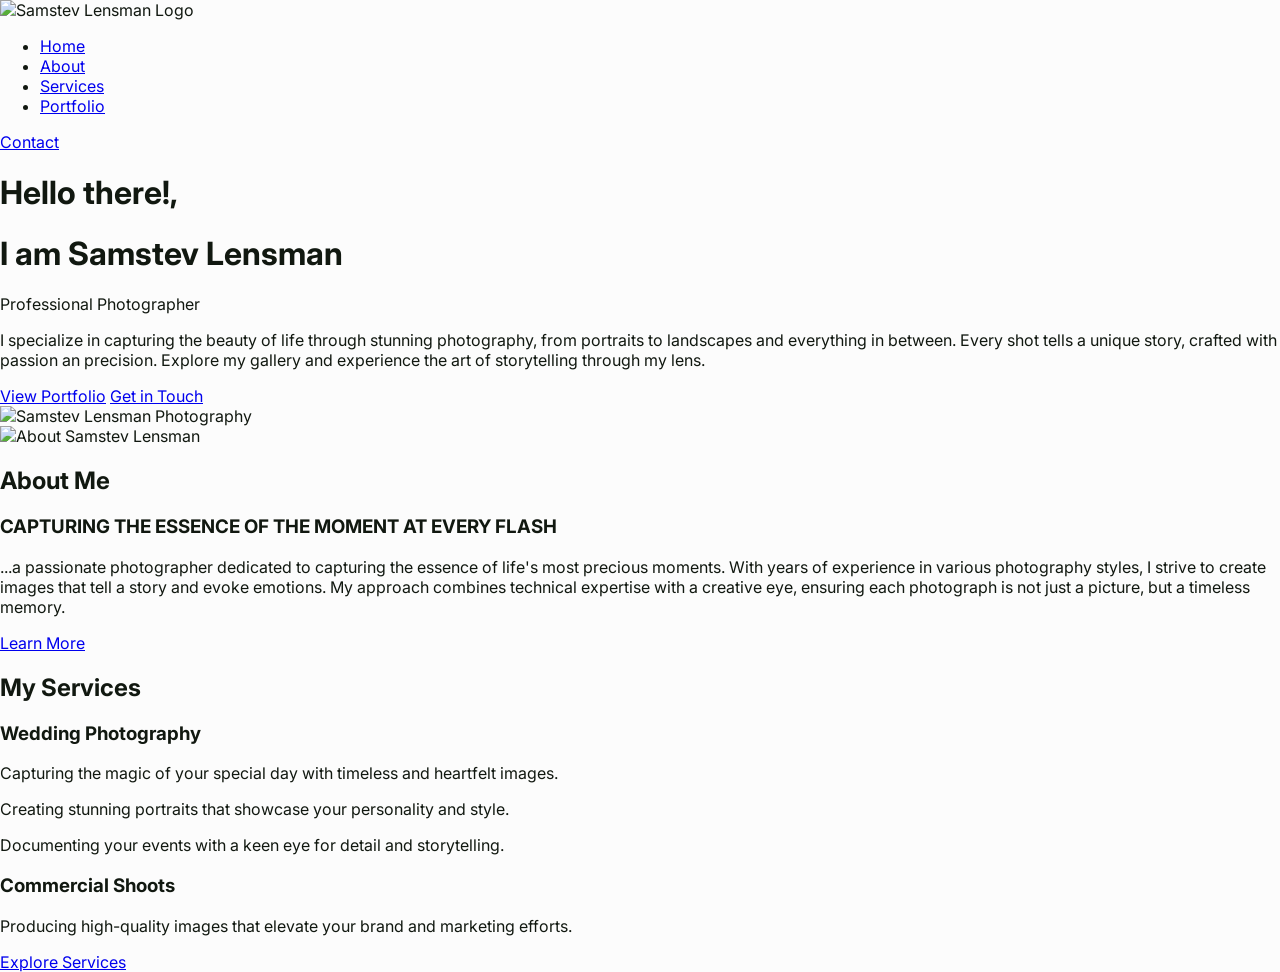
==== index.html @ 11c5ddcd "Add initial HTML structure and styles for the Samstev Lensman website" ====
<!DOCTYPE html>
<html lang="en">

<head>
  <meta charset="UTF-8">
  <meta name="viewport" content="width=device-width, initial-scale=1.0">
  <title>Samstev Lensman - Capturing Moments, Capturing Timeless Stories</title>
  <link rel="stylesheet" href="styles/global.css">
  <link rel="preconnect" href="https://fonts.googleapis.com">
  <link rel="preconnect" href="https://fonts.gstatic.com" crossorigin>
  <link
    href="https://fonts.googleapis.com/css2?family=Cinzel:wght@400..900&family=Inter:ital,opsz,wght@0,14..32,100..900;1,14..32,100..900&display=swap"
    rel="stylesheet">
  <meta name="description"
    content="Welcome to Samstev Lensman, where we specialize in capturing your most cherished moments through the art of photography. Our services include wedding photography, portrait sessions, event coverage, and commercial shoots. Let us help you tell your story with timeless images that you'll treasure forever.">
  <meta name="keywords"
    content="Photography, Wedding Photography, Portrait Photography, Event Photography, Commercial Photography, Samstev Lensman, Professional Photographer, Timeless Stories, Capturing Moments">
</head>

<body>
  <div class="hero">
    <header>
      <div class="logo">
        <img src="images/logo.png" alt="Samstev Lensman Logo">
      </div>
      <nav>
        <ul class="nav-links">
          <li><a href="index.html">Home</a></li>
          <li><a href="about.html">About</a></li>
          <li><a href="services.html">Services</a></li>
          <li><a href="portfolio.html">Portfolio</a></li>
        </ul>
      </nav>
      <div class="contact">
        <a href="contact.html" class="contact-button">Contact</a>
      </div>
      <div class="hamburger">
        <span class="bar"></span>
        <span class="bar"></span>
        <span class="bar"></span>
      </div>
    </header>
    <div class="container">
      <div class="hero-txt">
        <h1>Hello there!,</h1>
        <h1 class="name">I am Samstev Lensman</h1>
        <p class="job-title">Professional Photographer</p>
        <p class="short-desc">
          I specialize in capturing the beauty of life through stunning photography, from portraits to landscapes and
          everything in between. Every shot tells a unique story, crafted with passion an precision. Explore my gallery
          and experience the art of storytelling through my lens.
        </p>
        <div class="cta-btns">
          <a href="portfolio.html" class="btn primary-btn">View Portfolio</a>
          <a href="contact.html" class="btn secondary-btn">Get in Touch</a>
          <div class="socials">
            <a href="https://www.facebook.com/samuel.stephen.315080" target="_blank" rel="noopener noreferrer"
              title="Samstev on Facebook" aria-label="Samstev on Facebook"><i class="fab fa-facebook-f"
                aria-hidden="true"></i></a>
            <a href="https://www.instagram.com/samstev_lensman269?igsh=MXAxaWt6dHF1bGE1eg==" target="_blank"
              rel="noopener noreferrer" title="Samstev on Instagram" aria-label="Samstev on Instagram"><i
                class="fab fa-instagram" aria-hidden="true"></i></a>
            <a href="https://x.com/samstev225?t=w0C_TBRI7AKppU-ulTHghQ&s=09" target="_blank" rel="noopener noreferrer"
              title="Samstev on X (Twitter)" aria-label="Samstev on X (Twitter)"><i class="fab fa-x-twitter"
                aria-hidden="true"></i></a>
          </div>
        </div>
      </div>
      <div class="hero-img">
        <img src="images/hero-image.jpg" alt="Samstev Lensman Photography">
      </div>
    </div>
  </div>

  <section id="about">
    <div class="container">
      <div class="about-content">
        <div class="about-img">
          <img src="images/about-me.jpg" alt="About Samstev Lensman">
        </div>
        <div class="about-txt">
          <h2>About Me</h2>
          <h3>CAPTURING THE ESSENCE OF THE MOMENT AT EVERY FLASH</h3>
          <p>
            ...a passionate photographer dedicated to capturing the essence of life's most precious
            moments. With years of experience in various photography styles, I strive to create images that tell a story
            and evoke emotions. My approach combines technical expertise with a creative eye, ensuring each photograph is
            not just a picture, but a timeless memory.
          </p>
          <a href="about.html" class="btn primary-btn">Learn More</a>
        </div>
      </div>
    </div>
  </section>

  <section id="services">
    <div class="container">
      <div class="services-content">
        <h2>My Services</h2>
        <div class="service-cards">
          <div class="service-card">
            <i class="fas fa-camera"></i>
            <h3>Wedding Photography</h3>
            <p>Capturing the magic of your special day with timeless and heartfelt images.</p>
          </div>
          <div class="service-card">
            <i class="fas fa-user"></i>
            <p>Creating stunning portraits that showcase your personality and style.</p>
          </div>
          <div class="service-card">
            <i class="fas fa-calendar-alt"></i>
            <p>Documenting your events with a keen eye for detail and storytelling.</p>
          </div>
          <div class="service-card">
            <i class="fas fa-briefcase"></i>
            <h3>Commercial Shoots</h3>
            <p>Producing high-quality images that elevate your brand and marketing efforts.</p>
          </div>
        </div>
        <a href="services.html" class="btn primary-btn">Explore Services</a>
      </div>
    </div>
  </section>

  <script src="scripts/global.js"></script>
  <script src="https://kit.fontawesome.com/63cb0e8efb.js" crossorigin="anonymous"></script>
</body>

</html>
---- styles/global.css ----
:root{
  --primary-color: #111810;
  --secondary-color: #fcfcfc;
  --accent-color: #05009b;
  --font-family: 'Inter', sans-serif;
  --heading-font-family: 'Cinzel', serif;
  --grey-color: #d1d1d1;
}

body{
  margin: 0;
  padding: 0;
  font-family: var(--font-family);
  background-color: var(--secondary-color);
  color: var(--primary-color);
}
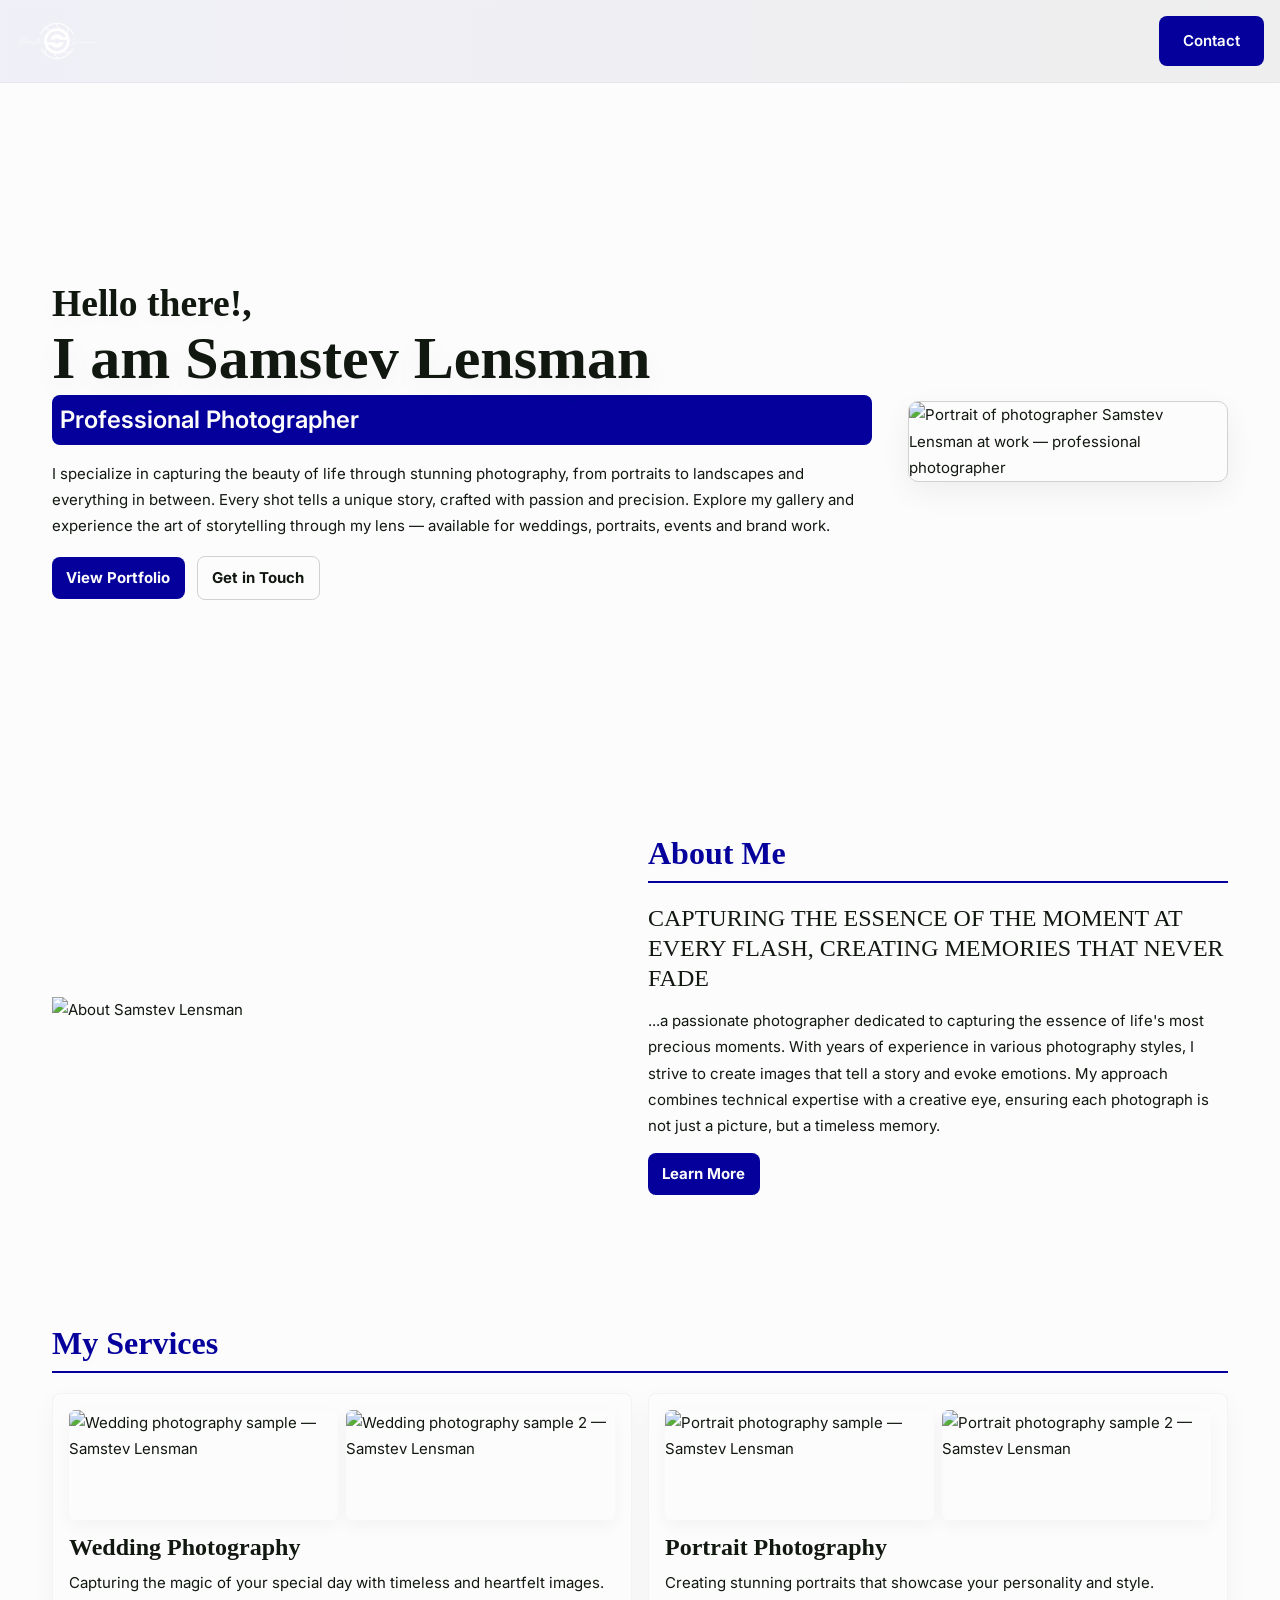
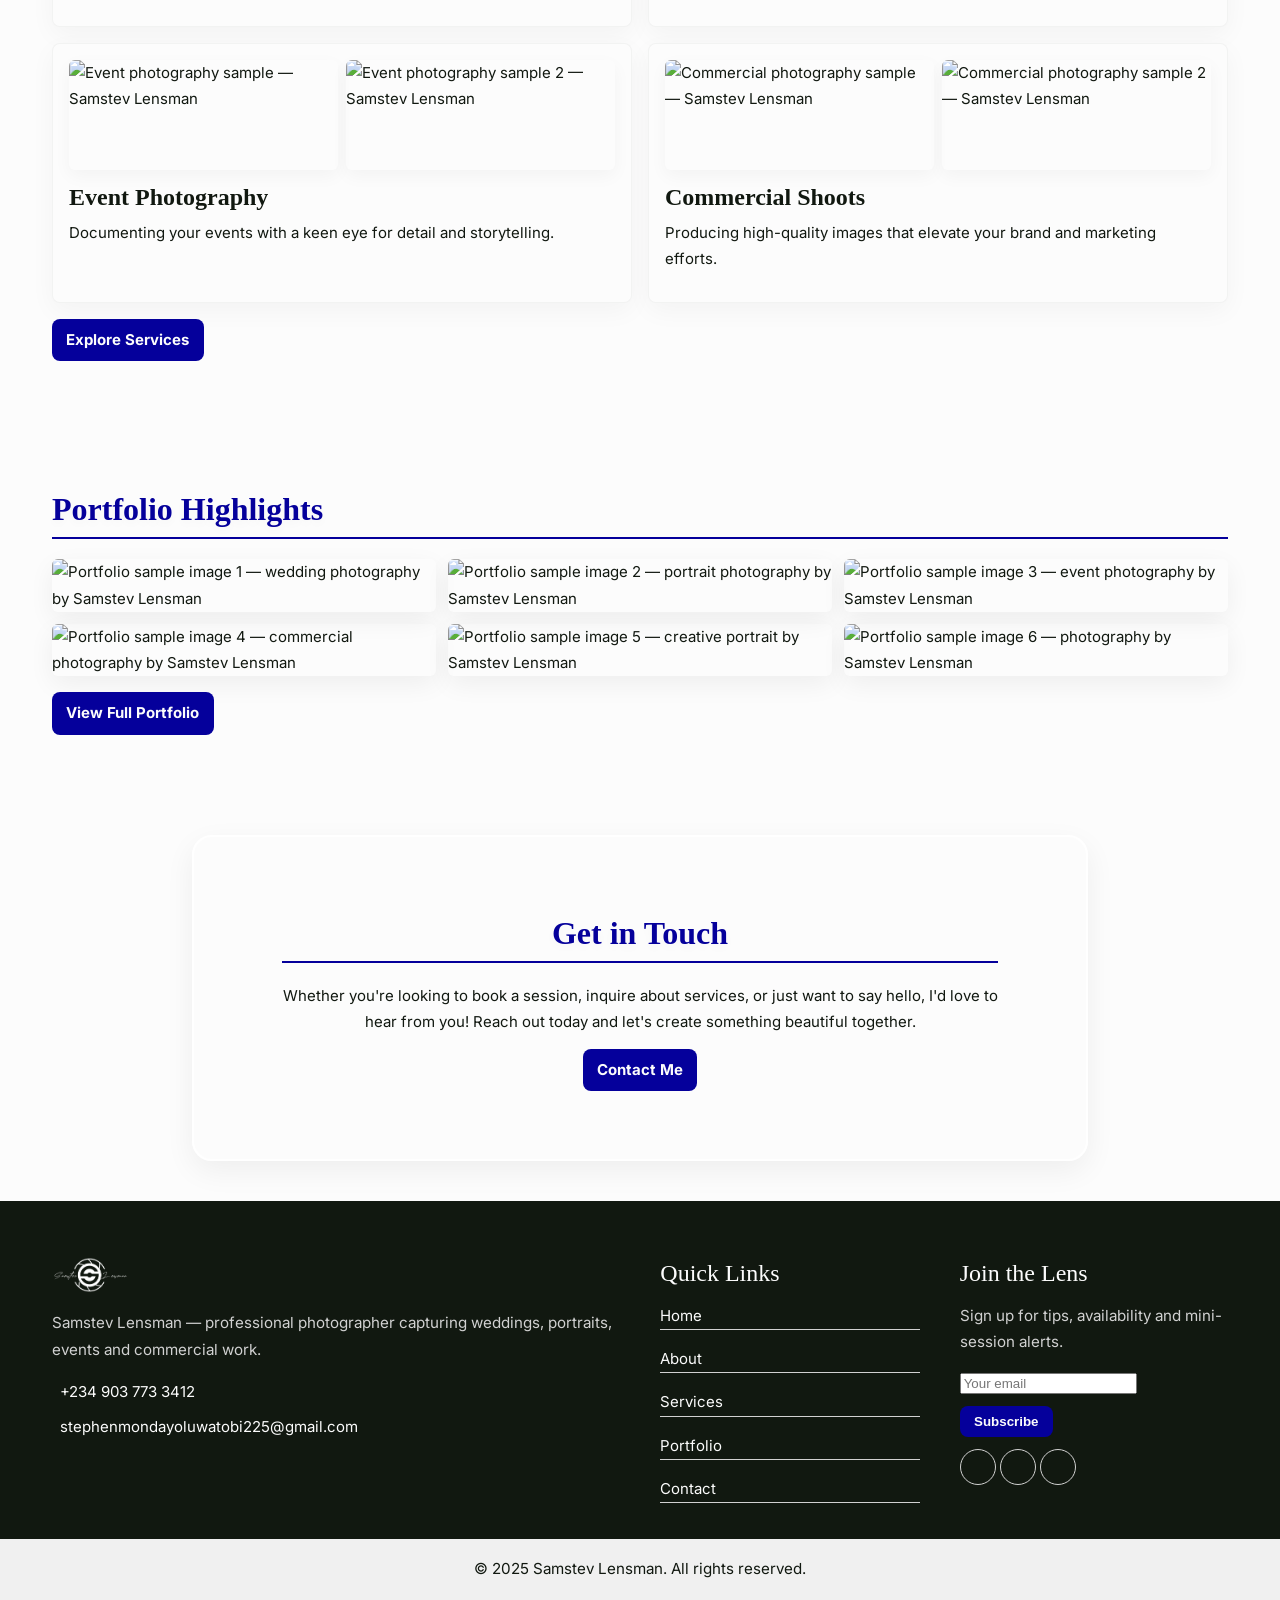
==== commit 87327684: "Enhance website SEO and user experience - Updated meta titles, descriptions, and keywords for about," ====
--- a/index.html
+++ b/index.html
@@ -6,15 +6,48 @@
   <meta name="viewport" content="width=device-width, initial-scale=1.0">
   <title>Samstev Lensman - Capturing Moments, Capturing Timeless Stories</title>
   <link rel="stylesheet" href="styles/global.css">
+  <link rel="stylesheet" href="styles/animations.css">
+  <link rel="stylesheet" href="styles/m_query.css">
   <link rel="preconnect" href="https://fonts.googleapis.com">
   <link rel="preconnect" href="https://fonts.gstatic.com" crossorigin>
   <link
     href="https://fonts.googleapis.com/css2?family=Cinzel:wght@400..900&family=Inter:ital,opsz,wght@0,14..32,100..900;1,14..32,100..900&display=swap"
     rel="stylesheet">
   <meta name="description"
-    content="Welcome to Samstev Lensman, where we specialize in capturing your most cherished moments through the art of photography. Our services include wedding photography, portrait sessions, event coverage, and commercial shoots. Let us help you tell your story with timeless images that you'll treasure forever.">
+    content="Welcome to Samstev Lensman — professional photography for weddings, portraits, events and commercial projects. Based on creative storytelling and technical excellence, we craft timeless images that capture emotion and atmosphere. Book a session or view our portfolio.">
   <meta name="keywords"
-    content="Photography, Wedding Photography, Portrait Photography, Event Photography, Commercial Photography, Samstev Lensman, Professional Photographer, Timeless Stories, Capturing Moments">
+    content="Photography, Wedding Photography, Portrait Photography, Event Photography, Commercial Photography, Family Photography, Engagement Photography, Newborn Photography, Fashion Photography, Headshots, Product Photography, Photo Retouching, Drone Photography, Destination Wedding, Photography Packages, Affordable Photographer, Corporate Photography, Brand Photography, Lifestyle Photography, Photo Sessions, Photography Services, Visual Storytelling, Creative Photographer, Samstev Lensman">
+  <meta name="author" content="Samstev Lensman">
+  <!-- Open Graph / Social -->
+  <meta property="og:title" content="Samstev Lensman - Capturing Moments, Capturing Timeless Stories">
+  <meta property="og:description"
+    content="Professional photography services: weddings, portraits, events, commercial shoots and more. Explore the portfolio and book your session.">
+  <meta property="og:image" content="images/hero-image.jpg">
+  <meta property="og:type" content="website">
+  <meta name="twitter:card" content="summary_large_image">
+  <meta name="twitter:title" content="Samstev Lensman - Capturing Moments, Capturing Timeless Stories">
+  <meta name="twitter:description"
+    content="Professional photography services: weddings, portraits, events, commercial shoots and more. Explore the portfolio and book your session.">
+  <meta name="twitter:image" content="images/hero-image.jpg">
+  <link rel="canonical" href="https://yourdomain.com/">
+  <script type="application/ld+json">
+  {
+    "@context": "https://schema.org",
+    "@type": "Photographer",
+    "name": "Samstev Lensman",
+    "url": "https://yourdomain.com/",
+    "logo": "https://yourdomain.com/images/logo.png",
+    "image": "https://yourdomain.com/images/hero-image.jpg",
+    "description": "Professional photographer specializing in wedding, portrait, event and commercial photography. Based on creative storytelling and technical excellence.",
+    "sameAs": [
+      "https://www.facebook.com/samuel.stephen.315080",
+      "https://www.instagram.com/samstev_lensman269?igsh=MXAxaWt6dHF1bGE1eg==",
+      "https://x.com/samstev225?t=w0C_TBRI7AKppU-ulTHghQ&s=09"
+    ]
+  }
+  </script>
+  <link rel="icon" href="images/favicon.ico" type="image/x-icon">
+
 </head>
 
 <body>
@@ -26,13 +59,13 @@
       <nav>
         <ul class="nav-links">
           <li><a href="index.html">Home</a></li>
-          <li><a href="about.html">About</a></li>
-          <li><a href="services.html">Services</a></li>
-          <li><a href="portfolio.html">Portfolio</a></li>
+          <li><a href="pages/about.html">About</a></li>
+          <li><a href="pages/services.html">Services</a></li>
+          <li><a href="pages/portfolio.html">Portfolio</a></li>
         </ul>
       </nav>
       <div class="contact">
-        <a href="contact.html" class="contact-button">Contact</a>
+        <a href="pages/contact.html" class="contact-button">Contact</a>
       </div>
       <div class="hamburger">
         <span class="bar"></span>
@@ -43,16 +76,17 @@
     <div class="container">
       <div class="hero-txt">
         <h1>Hello there!,</h1>
-        <h1 class="name">I am Samstev Lensman</h1>
-        <p class="job-title">Professional Photographer</p>
-        <p class="short-desc">
+        <h1 class="name" data-anim-load="pop">I am Samstev Lensman</h1>
+        <p class="job-title" data-anim-load="fade-up">Professional Photographer</p>
+        <p class="short-desc" data-anim-load="fade-up">
           I specialize in capturing the beauty of life through stunning photography, from portraits to landscapes and
-          everything in between. Every shot tells a unique story, crafted with passion an precision. Explore my gallery
-          and experience the art of storytelling through my lens.
+          everything in between. Every shot tells a unique story, crafted with passion and precision. Explore my gallery
+          and experience the art of storytelling through my lens — available for weddings, portraits, events and brand
+          work.
         </p>
         <div class="cta-btns">
-          <a href="portfolio.html" class="btn primary-btn">View Portfolio</a>
-          <a href="contact.html" class="btn secondary-btn">Get in Touch</a>
+          <a href="pages/portfolio.html" class="btn primary-btn" data-anim-load="pop">View Portfolio</a>
+          <a href="pages/contact.html" class="btn secondary-btn" data-anim-load="pop">Get in Touch</a>
           <div class="socials">
             <a href="https://www.facebook.com/samuel.stephen.315080" target="_blank" rel="noopener noreferrer"
               title="Samstev on Facebook" aria-label="Samstev on Facebook"><i class="fab fa-facebook-f"
@@ -66,8 +100,9 @@
           </div>
         </div>
       </div>
-      <div class="hero-img">
-        <img src="images/hero-image.jpg" alt="Samstev Lensman Photography">
+      <div class="hero-img" data-anim-load="float">
+        <img src="images/hero-image.jpg"
+          alt="Portrait of photographer Samstev Lensman at work — professional photographer" data-anim-load="float">
       </div>
     </div>
   </div>
@@ -80,14 +115,15 @@
         </div>
         <div class="about-txt">
           <h2>About Me</h2>
-          <h3>CAPTURING THE ESSENCE OF THE MOMENT AT EVERY FLASH</h3>
+          <h3>CAPTURING THE ESSENCE OF THE MOMENT AT EVERY FLASH, CREATING MEMORIES THAT NEVER FADE</h3>
           <p>
             ...a passionate photographer dedicated to capturing the essence of life's most precious
             moments. With years of experience in various photography styles, I strive to create images that tell a story
-            and evoke emotions. My approach combines technical expertise with a creative eye, ensuring each photograph is
+            and evoke emotions. My approach combines technical expertise with a creative eye, ensuring each photograph
+            is
             not just a picture, but a timeless memory.
           </p>
-          <a href="about.html" class="btn primary-btn">Learn More</a>
+          <a href="pages/about.html" class="btn primary-btn">Learn More</a>
         </div>
       </div>
     </div>
@@ -98,29 +134,139 @@
       <div class="services-content">
         <h2>My Services</h2>
         <div class="service-cards">
-          <div class="service-card">
-            <i class="fas fa-camera"></i>
+          <div class="service-card" data-animate="fade-up">
+            <div class="service-card-image-grid">
+              <img src="images/service-wedding1.jpg" alt="Wedding photography sample — Samstev Lensman">
+              <img src="images/service-wedding2.jpg" alt="Wedding photography sample 2 — Samstev Lensman">
+            </div>
             <h3>Wedding Photography</h3>
             <p>Capturing the magic of your special day with timeless and heartfelt images.</p>
           </div>
-          <div class="service-card">
-            <i class="fas fa-user"></i>
+          <div class="service-card" data-animate="fade-up">
+            <div class="service-card-image-grid">
+              <img src="images/service-portrait1.jpg" alt="Portrait photography sample — Samstev Lensman">
+              <img src="images/service-portrait2.jpg" alt="Portrait photography sample 2 — Samstev Lensman">
+            </div>
+            <h3>Portrait Photography</h3>
             <p>Creating stunning portraits that showcase your personality and style.</p>
           </div>
-          <div class="service-card">
-            <i class="fas fa-calendar-alt"></i>
+          <div class="service-card" data-animate="fade-up">
+            <div class="service-card-image-grid">
+              <img src="images/service-event1.jpg" alt="Event photography sample — Samstev Lensman">
+              <img src="images/service-event2.jpg" alt="Event photography sample 2 — Samstev Lensman">
+            </div>
+            <h3>Event Photography</h3>
             <p>Documenting your events with a keen eye for detail and storytelling.</p>
           </div>
-          <div class="service-card">
-            <i class="fas fa-briefcase"></i>
+          <div class="service-card" data-animate="fade-up">
+            <div class="service-card-image-grid">
+              <img src="images/service-commercial1.jpg" alt="Commercial photography sample — Samstev Lensman">
+              <img src="images/service-commercial2.jpg" alt="Commercial photography sample 2 — Samstev Lensman">
+            </div>
             <h3>Commercial Shoots</h3>
             <p>Producing high-quality images that elevate your brand and marketing efforts.</p>
           </div>
         </div>
-        <a href="services.html" class="btn primary-btn">Explore Services</a>
-      </div>
-    </div>
-  </section>
+        <a href="pages/services.html" class="btn primary-btn">Explore Services</a>
+      </div>
+    </div>
+  </section>
+
+  <section id="portfolio">
+    <div class="container">
+      <div class="portfolio-content">
+        <h2>Portfolio Highlights</h2>
+        <div class="portfolio-gallery">
+          <div class="portfolio-item" data-animate="pop">
+            <img src="images/portfolio1.jpg" alt="Portfolio sample image 1 — wedding photography by Samstev Lensman">
+          </div>
+          <div class="portfolio-item" data-animate="pop">
+            <img src="images/portfolio2.jpg" alt="Portfolio sample image 2 — portrait photography by Samstev Lensman">
+          </div>
+          <div class="portfolio-item" data-animate="pop">
+            <img src="images/portfolio3.jpg" alt="Portfolio sample image 3 — event photography by Samstev Lensman">
+          </div>
+          <div class="portfolio-item" data-animate="pop">
+            <img src="images/portfolio4.jpg" alt="Portfolio sample image 4 — commercial photography by Samstev Lensman">
+          </div>
+          <div class="portfolio-item">
+            <img src="images/portfolio5.jpg" alt="Portfolio sample image 5 — creative portrait by Samstev Lensman">
+          </div>
+          <div class="portfolio-item">
+            <img src="images/portfolio6.jpg" alt="Portfolio sample image 6 — photography by Samstev Lensman">
+          </div>
+        </div>
+        <a href="pages/portfolio.html" class="btn primary-btn">View Full Portfolio</a>
+      </div>
+    </div>
+  </section>
+
+  <section id="contact">
+    <div class="container">
+      <div class="contact-content" data-animate="fade-up">
+        <h2>Get in Touch</h2>
+        <p>
+          Whether you're looking to book a session, inquire about services, or just want to say hello, I'd love to hear
+          from you! Reach out today and let's create something beautiful together.
+        </p>
+        <a href="pages/contact.html" class="btn primary-btn" data-animate="pop">Contact Me</a>
+      </div>
+    </div>
+  </section>
+
+  <footer>
+    <div class="container">
+      <div class="footer-content">
+        <div class="footer-about" data-animate="fade-up">
+          <img src="images/logo.png" alt="Samstev Lensman logo — professional photographer" class="footer-logo-img">
+          <p class="small muted">Samstev Lensman — professional photographer capturing weddings, portraits, events and
+            commercial work.</p>
+          <div class="phone-n-email">
+            <div class="phone">
+              <i class="fas fa-phone"></i>
+              <a href="tel:+2349037733412">+234 903 773 3412</a>
+            </div>
+            <div class="phone">
+              <i class="fas fa-envelope"></i>
+              <a href="mailto:stephenmondayoluwatobi225@gmail.com">stephenmondayoluwatobi225@gmail.com</a>
+            </div>
+          </div>
+        </div>
+        <div class="footer-links-col" data-animate="fade-up">
+          <h3>Quick Links</h3>
+          <ul class="footer-links">
+            <li><a href="index.html">Home</a></li>
+            <li><a href="pages/about.html">About</a></li>
+            <li><a href="pages/services.html">Services</a></li>
+            <li><a href="pages/portfolio.html">Portfolio</a></li>
+            <li><a href="pages/contact.html">Contact</a></li>
+          </ul>
+        </div>
+        <div class="footer-newsletter" data-animate="fade-up">
+          <h3>Join the Lens</h3>
+          <p class="small muted">Sign up for tips, availability and mini-session alerts.</p>
+          <form action="#" class="newsletter-form" onsubmit="return false;">
+            <input type="email" placeholder="Your email" aria-label="Email" required>
+            <button type="submit" class="btn primary-btn">Subscribe</button>
+          </form>
+          <div class="footer-socials">
+            <a href="https://www.facebook.com/samuel.stephen.315080" target="_blank" rel="noopener noreferrer"
+              title="Samstev on Facebook" aria-label="Samstev on Facebook" class="social-btn"><i
+                class="fab fa-facebook"></i></a>
+            <a href="https://www.instagram.com/samstev_lensman269?igsh=MXAxaWt6dHF1bGE1eg==" target="_blank"
+              rel="noopener noreferrer" title="Samstev on Instagram" aria-label="Samstev on Instagram"
+              class="social-btn"><i class="fab fa-instagram"></i></a>
+            <a href="https://x.com/samstev225?t=w0C_TBRI7AKppU-ulTHghQ&s=09" target="_blank" rel="noopener noreferrer"
+              title="Samstev on X (Twitter)" aria-label="Samstev on X (Twitter)" class="social-btn"><i
+                class="fab fa-x"></i></a>
+          </div>
+        </div>
+      </div>
+    </div>
+    <div class="footer-bottom">
+      <p class="small">&copy; 2025 Samstev Lensman. All rights reserved.</p>
+    </div>
+  </footer>
 
   <script src="scripts/global.js"></script>
   <script src="https://kit.fontawesome.com/63cb0e8efb.js" crossorigin="anonymous"></script>
--- a/styles/global.css
+++ b/styles/global.css
@@ -1,16 +1,425 @@
-:root{
+/* Global stylesheet — minimal gradients, use only colors declared in :root, reusable classes */
+:root {
   --primary-color: #111810;
   --secondary-color: #fcfcfc;
   --accent-color: #05009b;
   --font-family: 'Inter', sans-serif;
   --heading-font-family: 'Cinzel', serif;
   --grey-color: #d1d1d1;
-}
-
-body{
+
+  /* layout tokens (non-color) */
+  --max-width: 1100px;
+  --radius: 10px;
+  --gap: 1rem;
+}
+
+/* Base reset */
+* {
+  box-sizing: border-box
+}
+
+html,
+body {
+  height: 100%
+}
+
+body {
   margin: 0;
   padding: 0;
   font-family: var(--font-family);
   background-color: var(--secondary-color);
+  /* no heavy gradients */
   color: var(--primary-color);
-}+  line-height: 1.75;
+  /* a tiny bit more whitespace */
+  font-size: 15px;
+  /* slightly smaller paragraphs */
+  -webkit-font-smoothing: antialiased;
+}
+
+/* Container (reusable) */
+.container {
+  max-width: 95%;
+  margin: 0 auto;
+  padding: 1.25rem
+}
+
+/* Typography */
+h1,
+h2,
+h3 {
+  font-family: var(--heading-font-family);
+  margin: 0
+}
+
+/* subtle text shadows to add depth without extra colors */
+h1 {
+  font-size: 2.35rem;
+  line-height: 1.05;
+  text-shadow: 0 6px 18px rgba(17, 24, 16, 0.04);
+}
+
+h2 {
+  color: var(--accent-color);
+  font-size: 2rem;
+  border-bottom: 2px solid var(--accent-color);
+  margin-bottom: 1.25rem;
+  font-weight: 550;
+  text-shadow: 0 4px 10px rgba(17, 24, 16, 0.03);
+}
+
+h3 {
+  font-size: 1.5rem;
+  font-weight: 520;
+  line-height: 1.25;
+  margin: 5px 0 15px;
+}
+
+p {
+  margin: 5px 0 .85rem;
+  /* lesser pixels for p tags */
+  color: var(--primary-color)
+}
+
+.small {
+  font-size: .95rem
+}
+
+.muted {
+  color: var(--grey-color)
+}
+
+/* Header / Nav */
+header {
+  display: flex;
+  align-items: center;
+  justify-content: space-between;
+  padding: 1rem;
+  /* thinner header */
+  background: linear-gradient(90deg, rgba(5, 0, 155, 0.05), rgba(17, 24, 16, 0.06));
+  border-bottom: 1px solid rgba(17, 24, 16, 0.04);
+  -webkit-backdrop-filter: blur(3px);
+  /* Safari */
+  backdrop-filter: blur(3px);
+}
+
+/* make logo slightly smaller to fit the thinner header */
+.logo img {
+  height: 44px;
+  display: block
+}
+
+.logo img {
+  height: 48px
+}
+
+.nav-links {
+  list-style: none;
+  display: flex;
+  gap: 1rem;
+  padding: 0;
+  margin: 0
+}
+
+.nav-links a {
+  color: var(--primary-color);
+  text-decoration: none;
+  font-weight: 600;
+  padding: .25rem .5rem;
+  border-radius: 6px
+}
+
+.nav-links a:hover {
+  color: var(--accent-color)
+}
+
+.contact {
+  background: var(--accent-color);
+  border-radius: 8px;
+  padding: .75rem 1.5rem;
+  font-weight: 600;
+}
+
+.contact a {
+  color: var(--secondary-color);
+  text-decoration: none;
+}
+
+.contact:hover {
+  background: var(--primary-color);
+  color: var(--secondary-color);
+}
+
+.hamburger {
+  display: none
+}
+
+/* Buttons (reusable) */
+.btn {
+  display: inline-block;
+  padding: .5rem .9rem;
+  border-radius: 8px;
+  text-decoration: none;
+  font-weight: 700;
+  transition: transform .12s ease
+}
+
+.primary-btn {
+  background: var(--accent-color);
+  color: var(--secondary-color)
+}
+
+.primary-btn:hover {
+  transform: translateY(-2px)
+}
+
+.secondary-btn {
+  background: transparent;
+  color: var(--primary-color);
+  border: 1px solid var(--grey-color)
+}
+
+/* Hero */
+.hero {
+  padding: 0 0 3rem;
+  height: 85vh;
+}
+
+.hero .container {
+  display: flex;
+  height: 100%;
+  align-self: center;
+  align-items: center;
+  gap: 2.25rem
+}
+
+.hero-txt {
+  flex: 1
+}
+
+.hero .name {
+  font-size: 3.75rem;
+  margin: .25rem 0;
+  /* gentle emphasis */
+  text-shadow: 0 10px 30px rgba(17, 24, 16, 0.06);
+}
+
+.hero .job-title {
+  font-size: 1.5rem;
+  color: var(--secondary-color);
+  background: var(--accent-color);
+  border-radius: 8px;
+  padding: .25rem .5rem;
+  margin-bottom: 1rem;
+  font-weight: 600
+}
+
+.cta-btns {
+  display: flex;
+  gap: .75rem;
+  align-items: center;
+  margin-top: 1rem
+}
+
+.hero-img {
+  flex: 0 0 320px
+}
+
+.hero-img img {
+  width: 100%;
+  max-width: 320px;
+  border-radius: var(--radius);
+  display: block;
+  border: 1px solid var(--grey-color);
+  box-shadow: 0 10px 30px rgba(17, 24, 16, 0.06);
+}
+
+/* Animations moved to styles/animations.css for separation of concerns */
+/* See styles/animations.css */
+
+/* Sections */
+section {
+  padding: 2.5rem 0
+}
+
+.about-content {
+  display: grid;
+  grid-template-columns: 1fr 1fr;
+  gap: 1rem;
+  align-items: center
+}
+
+.service-cards {
+  display: grid;
+  grid-template-columns: repeat(2, 1fr);
+  gap: 1rem;
+  padding-bottom: 1rem
+}
+
+.service-card {
+  background: var(--secondary-color);
+  border-radius: 8px;
+  padding: 1rem;
+  border: 1px solid rgba(17, 24, 16, 0.04);
+  box-shadow: 0 8px 26px rgba(17, 24, 16, 0.04);
+}
+
+.service-card-image-grid {
+  display: flex;
+  gap: .5rem
+}
+
+.service-card-image-grid img {
+  width: 50%;
+  height: 110px;
+  object-fit: cover;
+  border-radius: 6px;
+  box-shadow: 0 6px 18px rgba(17, 24, 16, 0.04);
+}
+
+.service-card h3 {
+  margin-top: .75rem;
+  margin-bottom: .5rem;
+  font-weight: 580;
+}
+
+.portfolio-gallery {
+  display: grid;
+  grid-template-columns: repeat(3, 1fr);
+  gap: .75rem;
+  padding-bottom: 1rem
+}
+
+.portfolio-item img {
+  width: 100%;
+  height: 190px;
+  object-fit: cover;
+  border-radius: 6px;
+  box-shadow: 0 8px 26px rgba(17, 24, 16, 0.06);
+}
+
+/* small, reusable text shadow utility */
+.text-shadow {
+  text-shadow: 0 6px 18px rgba(17, 24, 16, 0.04);
+}
+
+/* Contact */
+#contact {
+  text-align: center;
+  width: 70%;
+  margin: 2.5rem auto;
+  padding: 3rem;
+  border: 2px solid #ffffff;
+  border-radius: 20px;
+  box-shadow: 0 10px 30px rgba(17, 24, 16, 0.06);
+}
+
+/* Footer */
+footer {
+  background: var(--primary-color);
+  color: var(--secondary-color);
+  padding: 2rem 0 0
+}
+
+.footer-content {
+  display: flex;
+  align-items: start;
+  justify-content: space-between;
+  gap: 2.5rem
+}
+
+.footer-logo-img {
+  height: 44px
+}
+
+.phone-n-email {
+  margin-top: 1rem;
+}
+
+.phone-n-email .phone {
+  display: flex;
+  align-items: center;
+  gap: .5rem;
+  margin-bottom: .5rem;
+}
+
+.phone-n-email .phone i {
+  color: var(--accent-color);
+  font-size: 1.5rem;
+}
+
+.phone-n-email .phone a {
+  color: var(--secondary-color);
+  text-decoration: none;
+}
+
+.footer-newsletter .footer-socials {
+  margin-top: .5rem
+}
+
+.footer-links-col {
+  width: 30%;
+}
+
+.footer-links {
+  list-style: none;
+  display: flex;
+  flex-direction: column;
+  gap: 1rem;
+  padding: 0;
+  margin: 0
+}
+
+.footer-links a {
+  color: var(--secondary-color);
+  text-decoration: none
+}
+
+.footer-links li {
+  border-bottom: 1px solid var(--grey-color);
+}
+
+footer form button {
+  border: none;
+  margin: 10px 0 4px;
+}
+
+
+/* small social button used in newsletter (light bg) */
+.social-btn {
+  display: inline-flex;
+  align-items: center;
+  justify-content: center;
+  width: 36px;
+  height: 36px;
+  border-radius: 50%;
+  border: 1px solid var(--grey-color);
+  background: transparent;
+  color: var(--grey-color);
+  text-decoration: none;
+  font-weight: 700
+}
+
+.footer-bottom {
+  margin-top: 1rem;
+  text-align: center;
+  opacity: .95;
+  background-color: var(--secondary-color);
+  padding: .75rem 0;
+}
+
+/* Utilities */
+.text-center {
+  text-align: center
+}
+
+.rounded {
+  border-radius: var(--radius)
+}
+
+.shadow {
+  box-shadow: 0 6px 18px rgba(17, 24, 16, 0.06)
+}
+
+/* Responsive */
+/* RESPONSIVE RULES have been moved to styles/m_query.css for better separation of concerns */
--- a/styles/animations.css
+++ b/styles/animations.css
@@ -0,0 +1,66 @@
+/* Centralized animation utilities */
+
+/* Initial states */
+.anim-fade-up {
+  opacity: 0;
+  transform: translateY(14px);
+  transition: opacity .65s ease, transform .65s cubic-bezier(.2, .9, .3, 1)
+}
+
+.anim-pop {
+  opacity: 0;
+  transform: scale(.98) translateY(6px);
+  transition: opacity .55s ease, transform .55s cubic-bezier(.2, .9, .3, 1)
+}
+
+.anim-fade-left {
+  opacity: 0;
+  transform: translateX(-14px);
+  transition: opacity .6s ease, transform .6s cubic-bezier(.2, .9, .3, 1)
+}
+
+.anim-float {
+  opacity: 0;
+  transform: translateY(18px) scale(.995);
+  transition: opacity .85s ease, transform .85s cubic-bezier(.2, .9, .3, 1)
+}
+
+/* Final visible state (applies to all) */
+.animate-in {
+  opacity: 1;
+  transform: none !important
+}
+
+/* Mobile nav specific transitions (used with JS-stagger) */
+.nav-links a {
+  opacity: 0;
+  transform: translateY(-6px);
+  transition: opacity .32s ease, transform .32s cubic-bezier(.2, .9, .3, 1)
+}
+
+header.nav-open .nav-links a {
+  opacity: 1;
+  transform: none
+}
+
+/* Optional keyframe for a playful entrance (used lightly) */
+@keyframes nav-pop-in {
+  0% {
+    opacity: 0;
+    transform: translateY(-10px) scale(.995)
+  }
+
+  65% {
+    transform: translateY(6px) scale(1.01)
+  }
+
+  100% {
+    opacity: 1;
+    transform: none
+  }
+}
+
+/* small utility for elevated entrance */
+.elevated-in {
+  animation: nav-pop-in .45s cubic-bezier(.2, .9, .3, 1) both
+}
--- a/styles/m_query.css
+++ b/styles/m_query.css
@@ -0,0 +1,151 @@
+/* Responsive rules (moved from global.css) */
+
+@media (max-width:900px) {
+  .hero .container {
+    flex-direction: column-reverse;
+    align-items: center
+  }
+
+  .hero-txt {
+    flex: 0 0 auto;
+    width: 100%;
+    max-width: 100%
+  }
+
+  .hero-img {
+    width: 100%;
+    max-width: 520px
+  }
+
+  .about-content {
+    grid-template-columns: 1fr
+  }
+
+  .service-cards {
+    grid-template-columns: 1fr
+  }
+
+  .portfolio-gallery {
+    grid-template-columns: repeat(2, 1fr)
+  }
+
+  .footer-content {
+    flex-direction: column;
+    gap: 1.5rem
+  }
+
+  .footer-about,
+  .footer-newsletter,
+  .footer-links-col {
+    max-width: 100%
+  }
+}
+
+@media (max-width:560px) {
+  header {
+    padding: 1rem;
+    position: relative
+  }
+
+  /* animated dropdown nav */
+  .nav-links {
+    display: flex;
+    flex-direction: column;
+    position: absolute;
+    top: 64px;
+    right: 1.25rem;
+    background: linear-gradient(180deg, rgba(17, 24, 16, 0.98), rgba(5, 0, 155, 0.98));
+    color: var(--secondary-color);
+    padding: .75rem;
+    border-radius: 8px;
+    box-shadow: 0 20px 40px rgba(17, 24, 16, 0.12);
+    min-width: 180px;
+    z-index: 120;
+    opacity: 0;
+    transform: translateY(-8px) scale(.995);
+    pointer-events: none;
+    transition: opacity .36s ease, transform .36s cubic-bezier(.2, .9, .3, 1);
+  }
+
+  .nav-links a {
+    color: var(--secondary-color);
+    opacity: 0;
+    transform: translateY(-6px);
+    transition: opacity .32s ease, transform .32s cubic-bezier(.2, .9, .3, 1)
+  }
+
+  header.nav-open .nav-links {
+    opacity: 1;
+    transform: none;
+    pointer-events: auto
+  }
+
+  header.nav-open .nav-links a {
+    opacity: 1;
+    transform: none
+  }
+
+  .hamburger {
+    display: flex;
+    cursor: pointer;
+    flex-direction: column;
+    gap: 5px;
+    z-index: 140
+  }
+
+  .bar {
+    width: 25px;
+    height: 3px;
+    background: var(--accent-color);
+    border-radius: 2px
+  }
+
+  .hero {
+    padding: 2rem 0;
+    height: auto
+  }
+
+  .primary-btn,
+  .btn {
+    display: block;
+    font-size: 1rem;
+    text-align: center;
+    width: fit-content;
+    margin: 1rem auto
+  }
+
+  .hero-txt,
+  .about-content h3,
+  .about-content p,
+  .footer-content {
+    text-align: center
+  }
+
+  .footer-links-col {
+    display: none
+  }
+
+  .phone-n-email {
+    justify-content: center;
+    text-align: center;
+    margin: 1rem 0
+  }
+
+  #contact {
+    width: 90%;
+    padding: 1rem
+  }
+
+  h1 {
+    font-size: 1.75rem;
+    line-height: 1.1
+  }
+
+  .portfolio-gallery {
+    grid-template-columns: 1fr
+  }
+
+  .footer-content {
+    padding: 1rem 0
+  }
+}
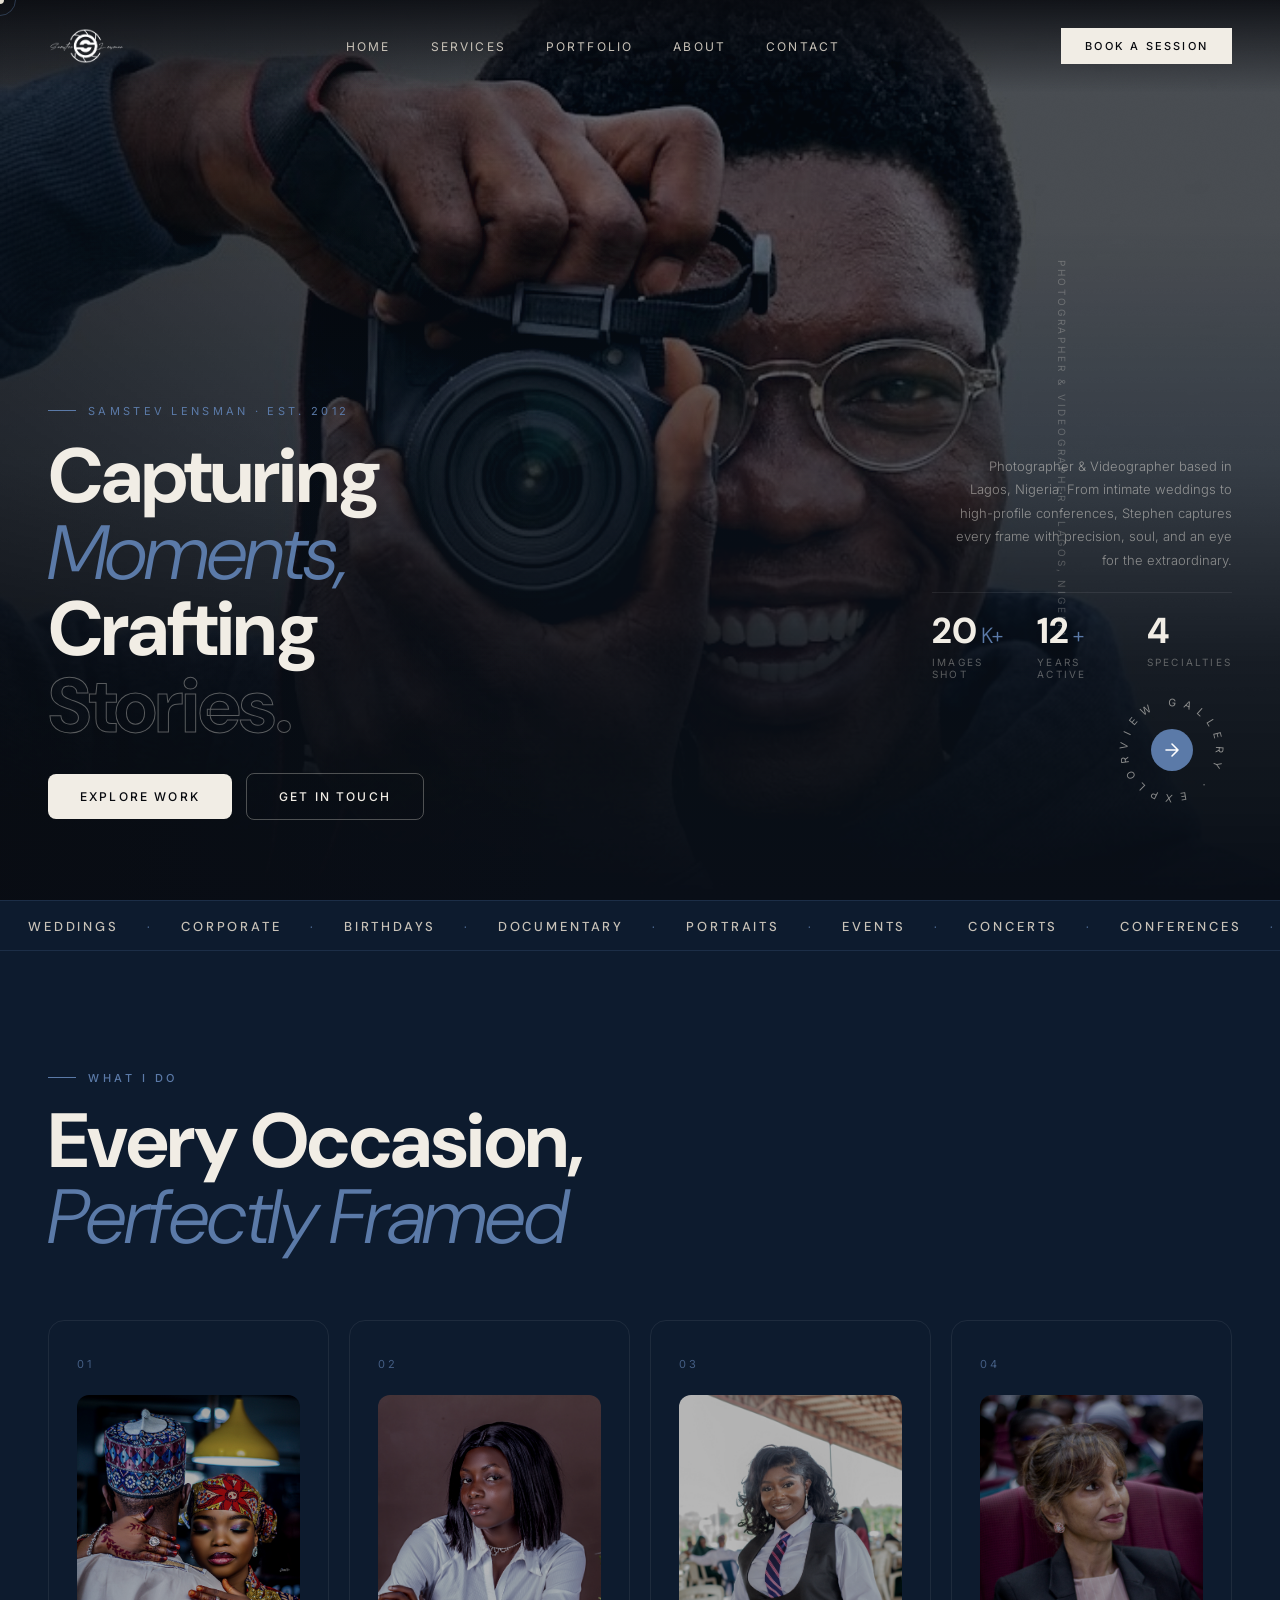
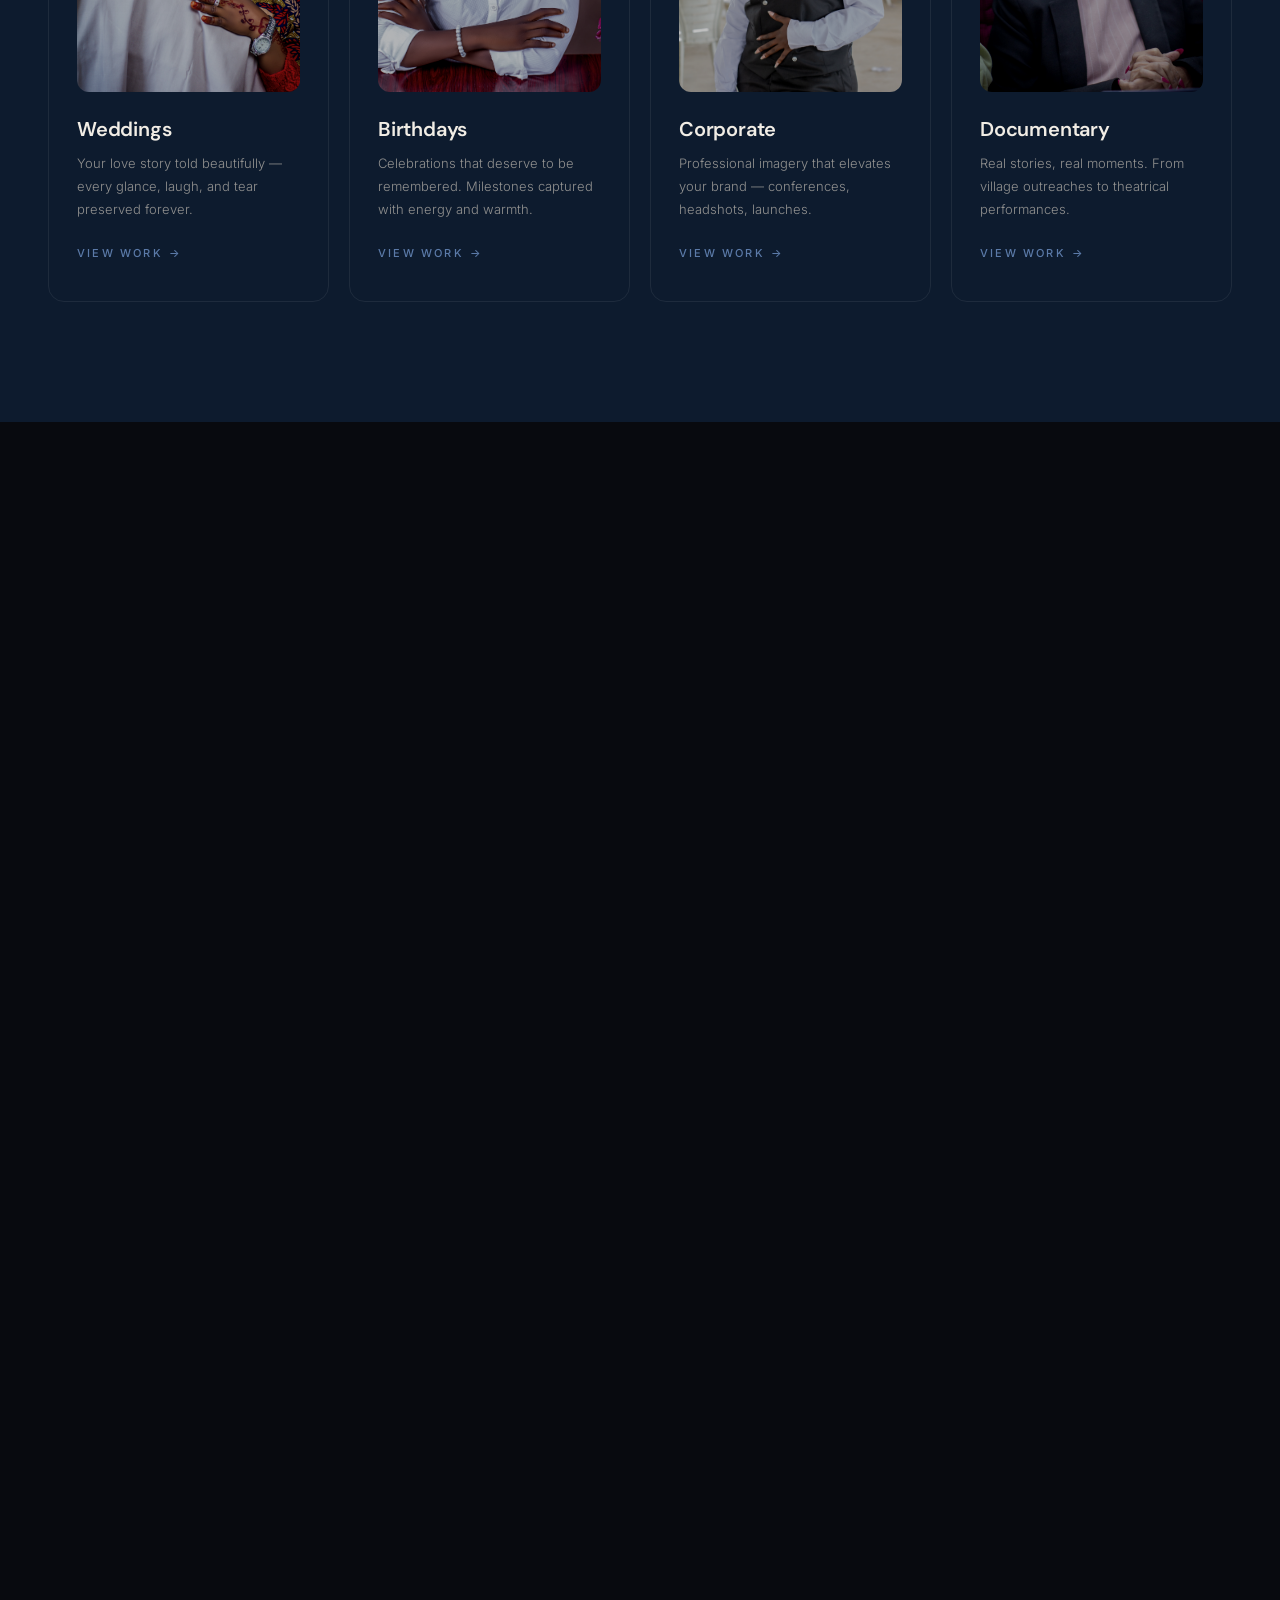
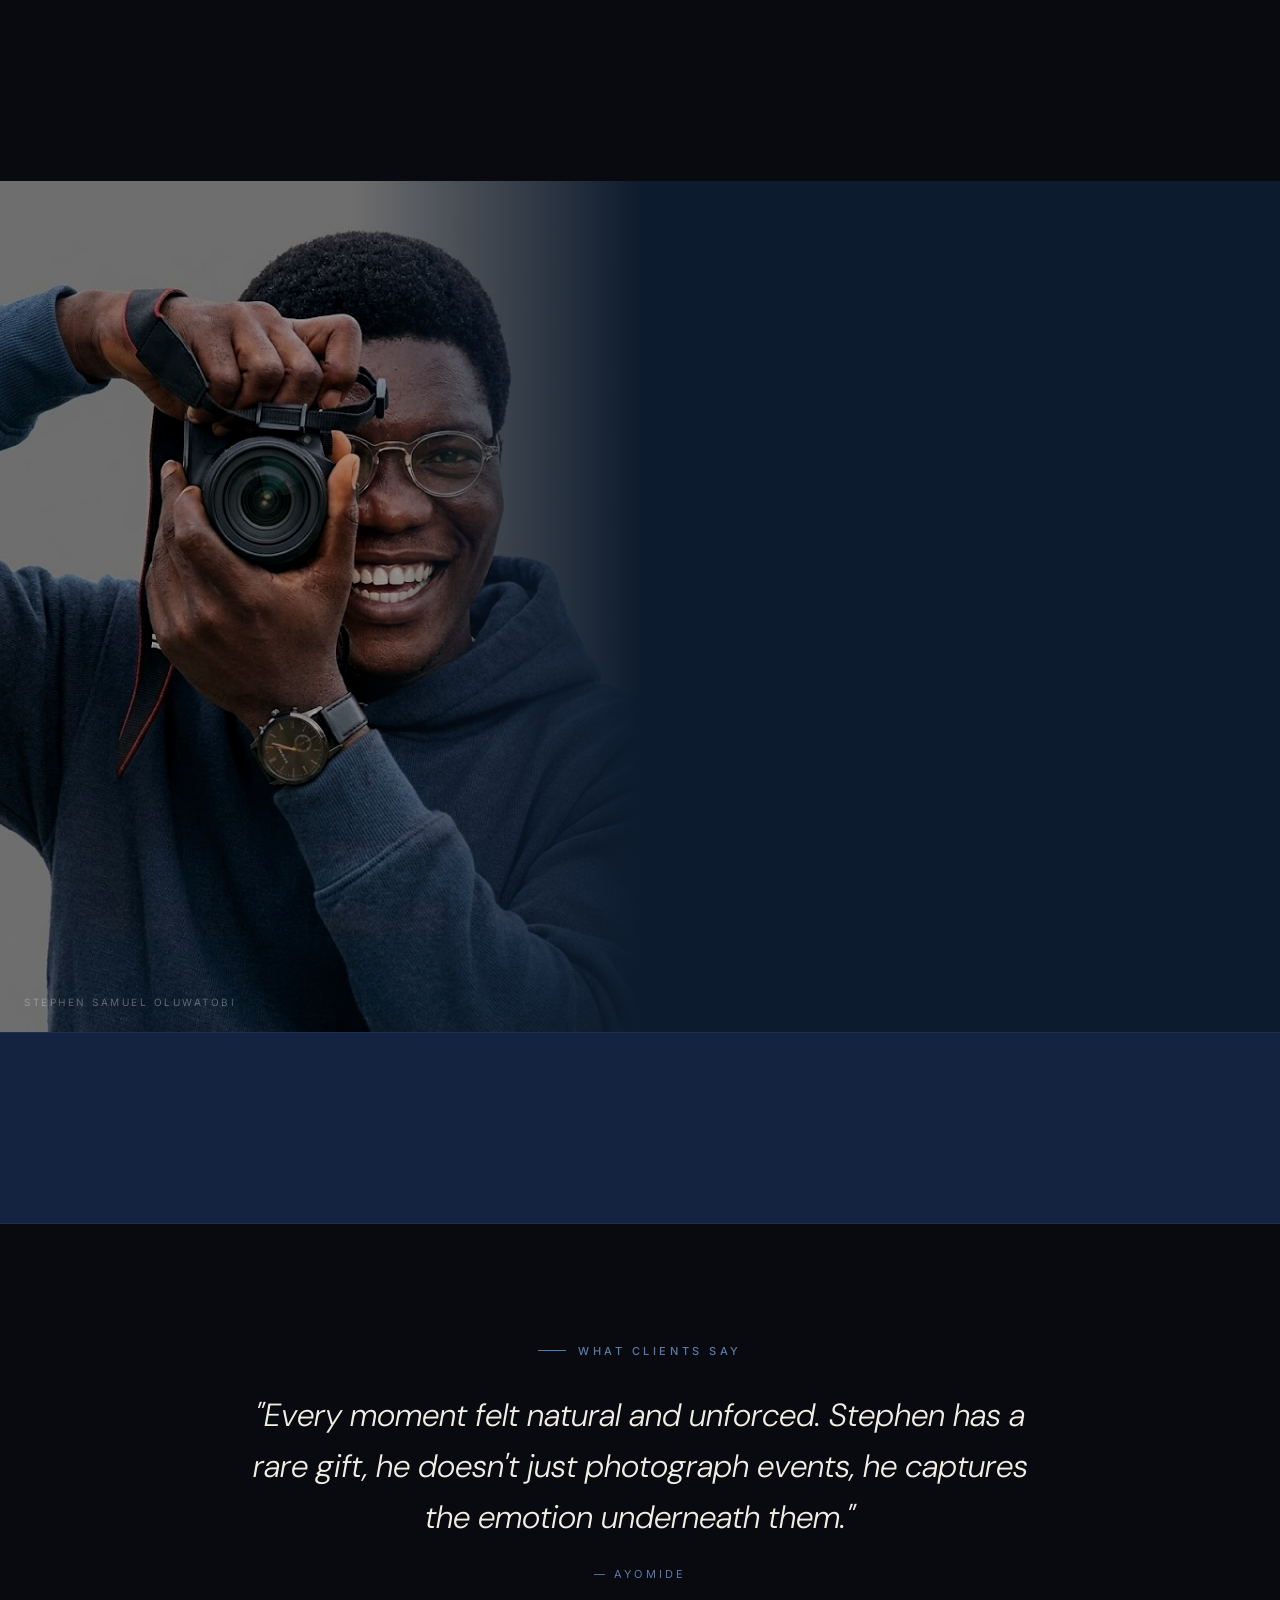
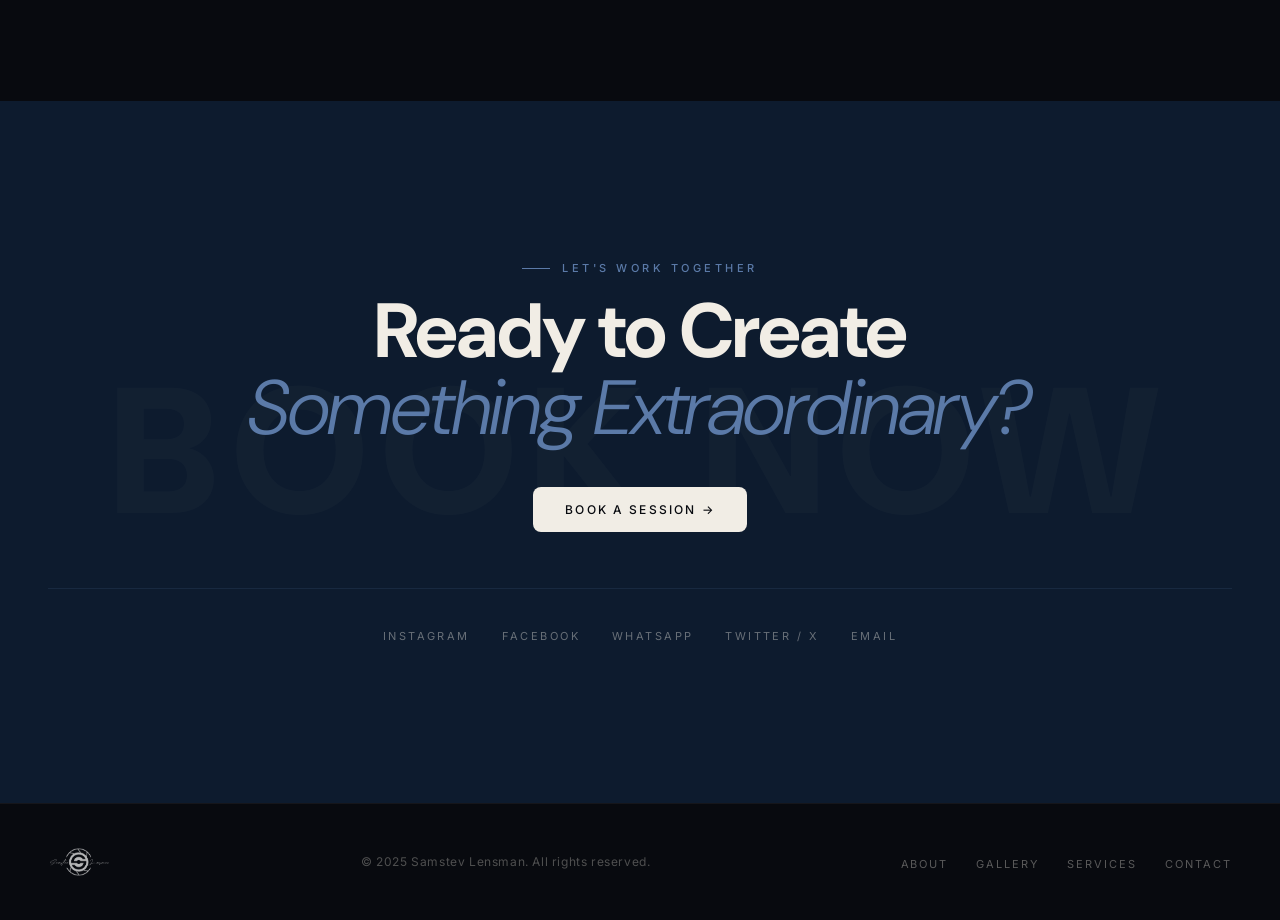
==== commit 26c0240e: "feat: implement site structure, add gallery assets, and update core scripts and pages" ====
--- a/index.html
+++ b/index.html
@@ -1,275 +1,334 @@
 <!DOCTYPE html>
 <html lang="en">
-
 <head>
-  <meta charset="UTF-8">
-  <meta name="viewport" content="width=device-width, initial-scale=1.0">
-  <title>Samstev Lensman - Capturing Moments, Capturing Timeless Stories</title>
-  <link rel="stylesheet" href="styles/global.css">
-  <link rel="stylesheet" href="styles/animations.css">
-  <link rel="stylesheet" href="styles/m_query.css">
-  <link rel="preconnect" href="https://fonts.googleapis.com">
-  <link rel="preconnect" href="https://fonts.gstatic.com" crossorigin>
-  <link
-    href="https://fonts.googleapis.com/css2?family=Cinzel:wght@400..900&family=Inter:ital,opsz,wght@0,14..32,100..900;1,14..32,100..900&display=swap"
-    rel="stylesheet">
-  <meta name="description"
-    content="Welcome to Samstev Lensman — professional photography for weddings, portraits, events and commercial projects. Based on creative storytelling and technical excellence, we craft timeless images that capture emotion and atmosphere. Book a session or view our portfolio.">
-  <meta name="keywords"
-    content="Photography, Wedding Photography, Portrait Photography, Event Photography, Commercial Photography, Family Photography, Engagement Photography, Newborn Photography, Fashion Photography, Headshots, Product Photography, Photo Retouching, Drone Photography, Destination Wedding, Photography Packages, Affordable Photographer, Corporate Photography, Brand Photography, Lifestyle Photography, Photo Sessions, Photography Services, Visual Storytelling, Creative Photographer, Samstev Lensman">
-  <meta name="author" content="Samstev Lensman">
-  <!-- Open Graph / Social -->
-  <meta property="og:title" content="Samstev Lensman - Capturing Moments, Capturing Timeless Stories">
-  <meta property="og:description"
-    content="Professional photography services: weddings, portraits, events, commercial shoots and more. Explore the portfolio and book your session.">
-  <meta property="og:image" content="images/hero-image.jpg">
-  <meta property="og:type" content="website">
-  <meta name="twitter:card" content="summary_large_image">
-  <meta name="twitter:title" content="Samstev Lensman - Capturing Moments, Capturing Timeless Stories">
-  <meta name="twitter:description"
-    content="Professional photography services: weddings, portraits, events, commercial shoots and more. Explore the portfolio and book your session.">
-  <meta name="twitter:image" content="images/hero-image.jpg">
-  <link rel="canonical" href="https://yourdomain.com/">
-  <script type="application/ld+json">
-  {
-    "@context": "https://schema.org",
-    "@type": "Photographer",
-    "name": "Samstev Lensman",
-    "url": "https://yourdomain.com/",
-    "logo": "https://yourdomain.com/images/logo.png",
-    "image": "https://yourdomain.com/images/hero-image.jpg",
-    "description": "Professional photographer specializing in wedding, portrait, event and commercial photography. Based on creative storytelling and technical excellence.",
-    "sameAs": [
-      "https://www.facebook.com/samuel.stephen.315080",
-      "https://www.instagram.com/samstev_lensman269?igsh=MXAxaWt6dHF1bGE1eg==",
-      "https://x.com/samstev225?t=w0C_TBRI7AKppU-ulTHghQ&s=09"
-    ]
-  }
-  </script>
-  <link rel="icon" href="images/favicon.ico" type="image/x-icon">
-
+  <meta charset="UTF-8" />
+  <meta name="viewport" content="width=device-width, initial-scale=1.0" />
+  <title>Samstev Lensman — Photographer & Videographer</title>
+  <link rel="preconnect" href="https://fonts.googleapis.com" />
+  <link rel="preconnect" href="https://fonts.gstatic.com" crossorigin />
+  <link href="https://fonts.googleapis.com/css2?family=DM+Sans:ital,opsz,wght@0,9..40,300;0,9..40,400;0,9..40,500;0,9..40,700;0,9..40,900;1,9..40,300;1,9..40,400&family=Inter:wght@300;400;500&display=swap" rel="stylesheet" />
+  <link rel="stylesheet" href="style.css" />
 </head>
-
 <body>
-  <div class="hero">
-    <header>
-      <div class="logo">
-        <img src="images/logo.png" alt="Samstev Lensman Logo">
-      </div>
-      <nav>
-        <ul class="nav-links">
-          <li><a href="index.html">Home</a></li>
-          <li><a href="pages/about.html">About</a></li>
-          <li><a href="pages/services.html">Services</a></li>
-          <li><a href="pages/portfolio.html">Portfolio</a></li>
-        </ul>
-      </nav>
-      <div class="contact">
-        <a href="pages/contact.html" class="contact-button">Contact</a>
-      </div>
-      <div class="hamburger">
-        <span class="bar"></span>
-        <span class="bar"></span>
-        <span class="bar"></span>
-      </div>
-    </header>
-    <div class="container">
-      <div class="hero-txt">
-        <h1>Hello there!,</h1>
-        <h1 class="name" data-anim-load="pop">I am Samstev Lensman</h1>
-        <p class="job-title" data-anim-load="fade-up">Professional Photographer</p>
-        <p class="short-desc" data-anim-load="fade-up">
-          I specialize in capturing the beauty of life through stunning photography, from portraits to landscapes and
-          everything in between. Every shot tells a unique story, crafted with passion and precision. Explore my gallery
-          and experience the art of storytelling through my lens — available for weddings, portraits, events and brand
-          work.
+
+  <!-- ░░ CURSOR ░░ -->
+  <div class="cursor" id="cursor"></div>
+  <div class="cursor-trail" id="cursorTrail"></div>
+
+  <!-- ░░ NAV ░░ -->
+  <header class="nav" id="nav">
+    <a href="#" class="nav__logo">
+      <img src="images/logo.png" alt="Samstev Lensman" />
+    </a>
+
+    <nav class="nav__links" id="navLinks">
+      <a href="#home">Home</a>
+      <a href="#services">Services</a>
+      <a href="#work">Portfolio</a>
+      <a href="#about">About</a>
+      <a href="#contact">Contact</a>
+    </nav>
+
+    <a href="https://wa.me/2349037733412" class="nav__cta" target="_blank" rel="noopener">
+      Book a Session
+    </a>
+
+    <button class="nav__burger" id="burger" aria-label="Menu">
+      <span></span><span></span>
+    </button>
+  </header>
+
+  <!-- ░░ HERO ░░ -->
+  <section class="hero" id="home">
+    <div class="hero__media">
+      <div class="hero__img" id="heroImg"></div>
+      <div class="hero__grain"></div>
+      <div class="hero__overlay-bottom"></div>
+      <div class="hero__overlay-top"></div>
+      <div class="hero__overlay-side"></div>
+    </div>
+
+    <div class="hero__content">
+      <div class="hero__left">
+        <p class="hero__eyebrow">
+          <span class="eyebrow-line"></span>
+          Samstev Lensman · Est. 2012
         </p>
-        <div class="cta-btns">
-          <a href="pages/portfolio.html" class="btn primary-btn" data-anim-load="pop">View Portfolio</a>
-          <a href="pages/contact.html" class="btn secondary-btn" data-anim-load="pop">Get in Touch</a>
-          <div class="socials">
-            <a href="https://www.facebook.com/samuel.stephen.315080" target="_blank" rel="noopener noreferrer"
-              title="Samstev on Facebook" aria-label="Samstev on Facebook"><i class="fab fa-facebook-f"
-                aria-hidden="true"></i></a>
-            <a href="https://www.instagram.com/samstev_lensman269?igsh=MXAxaWt6dHF1bGE1eg==" target="_blank"
-              rel="noopener noreferrer" title="Samstev on Instagram" aria-label="Samstev on Instagram"><i
-                class="fab fa-instagram" aria-hidden="true"></i></a>
-            <a href="https://x.com/samstev225?t=w0C_TBRI7AKppU-ulTHghQ&s=09" target="_blank" rel="noopener noreferrer"
-              title="Samstev on X (Twitter)" aria-label="Samstev on X (Twitter)"><i class="fab fa-x-twitter"
-                aria-hidden="true"></i></a>
+
+        <h1 class="hero__headline">
+          <span class="h-line" data-index="0">Capturing</span>
+          <span class="h-line h-line--accent" data-index="1">Moments,</span>
+          <span class="h-line" data-index="2">Crafting</span>
+          <span class="h-line h-line--outline" data-index="3">Stories.</span>
+        </h1>
+
+        <div class="hero__actions">
+          <a href="#work" class="btn btn--primary">Explore Work</a>
+          <a href="#contact" class="btn btn--ghost">Get in Touch</a>
+        </div>
+      </div>
+
+      <div class="hero__right">
+        <p class="hero__sub">
+          Photographer &amp; Videographer based in Lagos, Nigeria.
+          From intimate weddings to high-profile conferences, Stephen captures
+          every frame with precision, soul, and an eye for the extraordinary.
+        </p>
+
+        <div class="hero__stats">
+          <div class="hero__stat">
+            <span class="stat-num" data-target="20000">0</span>
+            <span class="stat-suffix">+</span>
+            <span class="stat-label">Images Shot</span>
           </div>
-        </div>
-      </div>
-      <div class="hero-img" data-anim-load="float">
-        <img src="images/hero-image.jpg"
-          alt="Portrait of photographer Samstev Lensman at work — professional photographer" data-anim-load="float">
-      </div>
+          <div class="hero__stat">
+            <span class="stat-num" data-target="12">0</span>
+            <span class="stat-suffix">+</span>
+            <span class="stat-label">Years Active</span>
+          </div>
+          <div class="hero__stat">
+            <span class="stat-num" data-target="4">0</span>
+            <span class="stat-suffix"></span>
+            <span class="stat-label">Specialties</span>
+          </div>
+        </div>
+      </div>
+    </div>
+
+    <!-- Rotating badge -->
+    <a href="#work" class="hero__badge" aria-label="View Gallery">
+      <svg class="badge__ring" viewBox="0 0 120 120">
+        <defs>
+          <path id="tp" d="M60,60 m-44,0 a44,44 0 1,1 88,0 a44,44 0 1,1 -88,0"/>
+        </defs>
+        <text font-size="10.5" letter-spacing="7.2" fill="rgba(241,237,229,0.55)" font-family="Inter,sans-serif" font-weight="400">
+          <textPath href="#tp">VIEW GALLERY · EXPLORE WORK ·</textPath>
+        </text>
+      </svg>
+      <div class="badge__arrow">
+        <svg width="18" height="18" viewBox="0 0 18 18" fill="none">
+          <path d="M3 9H15M15 9L9 3M15 9L9 15" stroke="currentColor" stroke-width="1.6" stroke-linecap="round" stroke-linejoin="round"/>
+        </svg>
+      </div>
+    </a>
+
+
+    <!-- Side label -->
+    <p class="hero__side-label">Photographer & Videographer · Lagos, Nigeria</p>
+  </section>
+
+  <!-- ░░ MARQUEE ░░ -->
+  <div class="marquee">
+    <div class="marquee__track">
+      <span>Weddings</span><span class="sep">·</span>
+      <span>Corporate</span><span class="sep">·</span>
+      <span>Birthdays</span><span class="sep">·</span>
+      <span>Documentary</span><span class="sep">·</span>
+      <span>Portraits</span><span class="sep">·</span>
+      <span>Events</span><span class="sep">·</span>
+      <span>Concerts</span><span class="sep">·</span>
+      <span>Conferences</span><span class="sep">·</span>
+      <span>Weddings</span><span class="sep">·</span>
+      <span>Corporate</span><span class="sep">·</span>
+      <span>Birthdays</span><span class="sep">·</span>
+      <span>Documentary</span><span class="sep">·</span>
+      <span>Portraits</span><span class="sep">·</span>
+      <span>Events</span><span class="sep">·</span>
+      <span>Concerts</span><span class="sep">·</span>
+      <span>Conferences</span><span class="sep">·</span>
     </div>
   </div>
 
-  <section id="about">
-    <div class="container">
-      <div class="about-content">
-        <div class="about-img">
-          <img src="images/about-me.jpg" alt="About Samstev Lensman">
-        </div>
-        <div class="about-txt">
-          <h2>About Me</h2>
-          <h3>CAPTURING THE ESSENCE OF THE MOMENT AT EVERY FLASH, CREATING MEMORIES THAT NEVER FADE</h3>
-          <p>
-            ...a passionate photographer dedicated to capturing the essence of life's most precious
-            moments. With years of experience in various photography styles, I strive to create images that tell a story
-            and evoke emotions. My approach combines technical expertise with a creative eye, ensuring each photograph
-            is
-            not just a picture, but a timeless memory.
-          </p>
-          <a href="pages/about.html" class="btn primary-btn">Learn More</a>
-        </div>
-      </div>
-    </div>
-  </section>
-
-  <section id="services">
-    <div class="container">
-      <div class="services-content">
-        <h2>My Services</h2>
-        <div class="service-cards">
-          <div class="service-card" data-animate="fade-up">
-            <div class="service-card-image-grid">
-              <img src="images/service-wedding1.jpg" alt="Wedding photography sample — Samstev Lensman">
-              <img src="images/service-wedding2.jpg" alt="Wedding photography sample 2 — Samstev Lensman">
-            </div>
-            <h3>Wedding Photography</h3>
-            <p>Capturing the magic of your special day with timeless and heartfelt images.</p>
-          </div>
-          <div class="service-card" data-animate="fade-up">
-            <div class="service-card-image-grid">
-              <img src="images/service-portrait1.jpg" alt="Portrait photography sample — Samstev Lensman">
-              <img src="images/service-portrait2.jpg" alt="Portrait photography sample 2 — Samstev Lensman">
-            </div>
-            <h3>Portrait Photography</h3>
-            <p>Creating stunning portraits that showcase your personality and style.</p>
-          </div>
-          <div class="service-card" data-animate="fade-up">
-            <div class="service-card-image-grid">
-              <img src="images/service-event1.jpg" alt="Event photography sample — Samstev Lensman">
-              <img src="images/service-event2.jpg" alt="Event photography sample 2 — Samstev Lensman">
-            </div>
-            <h3>Event Photography</h3>
-            <p>Documenting your events with a keen eye for detail and storytelling.</p>
-          </div>
-          <div class="service-card" data-animate="fade-up">
-            <div class="service-card-image-grid">
-              <img src="images/service-commercial1.jpg" alt="Commercial photography sample — Samstev Lensman">
-              <img src="images/service-commercial2.jpg" alt="Commercial photography sample 2 — Samstev Lensman">
-            </div>
-            <h3>Commercial Shoots</h3>
-            <p>Producing high-quality images that elevate your brand and marketing efforts.</p>
-          </div>
-        </div>
-        <a href="pages/services.html" class="btn primary-btn">Explore Services</a>
-      </div>
-    </div>
-  </section>
-
-  <section id="portfolio">
-    <div class="container">
-      <div class="portfolio-content">
-        <h2>Portfolio Highlights</h2>
-        <div class="portfolio-gallery">
-          <div class="portfolio-item" data-animate="pop">
-            <img src="images/portfolio1.jpg" alt="Portfolio sample image 1 — wedding photography by Samstev Lensman">
-          </div>
-          <div class="portfolio-item" data-animate="pop">
-            <img src="images/portfolio2.jpg" alt="Portfolio sample image 2 — portrait photography by Samstev Lensman">
-          </div>
-          <div class="portfolio-item" data-animate="pop">
-            <img src="images/portfolio3.jpg" alt="Portfolio sample image 3 — event photography by Samstev Lensman">
-          </div>
-          <div class="portfolio-item" data-animate="pop">
-            <img src="images/portfolio4.jpg" alt="Portfolio sample image 4 — commercial photography by Samstev Lensman">
-          </div>
-          <div class="portfolio-item">
-            <img src="images/portfolio5.jpg" alt="Portfolio sample image 5 — creative portrait by Samstev Lensman">
-          </div>
-          <div class="portfolio-item">
-            <img src="images/portfolio6.jpg" alt="Portfolio sample image 6 — photography by Samstev Lensman">
-          </div>
-        </div>
-        <a href="pages/portfolio.html" class="btn primary-btn">View Full Portfolio</a>
-      </div>
-    </div>
-  </section>
-
-  <section id="contact">
-    <div class="container">
-      <div class="contact-content" data-animate="fade-up">
-        <h2>Get in Touch</h2>
-        <p>
-          Whether you're looking to book a session, inquire about services, or just want to say hello, I'd love to hear
-          from you! Reach out today and let's create something beautiful together.
-        </p>
-        <a href="pages/contact.html" class="btn primary-btn" data-animate="pop">Contact Me</a>
-      </div>
-    </div>
-  </section>
-
-  <footer>
-    <div class="container">
-      <div class="footer-content">
-        <div class="footer-about" data-animate="fade-up">
-          <img src="images/logo.png" alt="Samstev Lensman logo — professional photographer" class="footer-logo-img">
-          <p class="small muted">Samstev Lensman — professional photographer capturing weddings, portraits, events and
-            commercial work.</p>
-          <div class="phone-n-email">
-            <div class="phone">
-              <i class="fas fa-phone"></i>
-              <a href="tel:+2349037733412">+234 903 773 3412</a>
-            </div>
-            <div class="phone">
-              <i class="fas fa-envelope"></i>
-              <a href="mailto:stephenmondayoluwatobi225@gmail.com">stephenmondayoluwatobi225@gmail.com</a>
-            </div>
-          </div>
-        </div>
-        <div class="footer-links-col" data-animate="fade-up">
-          <h3>Quick Links</h3>
-          <ul class="footer-links">
-            <li><a href="index.html">Home</a></li>
-            <li><a href="pages/about.html">About</a></li>
-            <li><a href="pages/services.html">Services</a></li>
-            <li><a href="pages/portfolio.html">Portfolio</a></li>
-            <li><a href="pages/contact.html">Contact</a></li>
-          </ul>
-        </div>
-        <div class="footer-newsletter" data-animate="fade-up">
-          <h3>Join the Lens</h3>
-          <p class="small muted">Sign up for tips, availability and mini-session alerts.</p>
-          <form action="#" class="newsletter-form" onsubmit="return false;">
-            <input type="email" placeholder="Your email" aria-label="Email" required>
-            <button type="submit" class="btn primary-btn">Subscribe</button>
-          </form>
-          <div class="footer-socials">
-            <a href="https://www.facebook.com/samuel.stephen.315080" target="_blank" rel="noopener noreferrer"
-              title="Samstev on Facebook" aria-label="Samstev on Facebook" class="social-btn"><i
-                class="fab fa-facebook"></i></a>
-            <a href="https://www.instagram.com/samstev_lensman269?igsh=MXAxaWt6dHF1bGE1eg==" target="_blank"
-              rel="noopener noreferrer" title="Samstev on Instagram" aria-label="Samstev on Instagram"
-              class="social-btn"><i class="fab fa-instagram"></i></a>
-            <a href="https://x.com/samstev225?t=w0C_TBRI7AKppU-ulTHghQ&s=09" target="_blank" rel="noopener noreferrer"
-              title="Samstev on X (Twitter)" aria-label="Samstev on X (Twitter)" class="social-btn"><i
-                class="fab fa-x"></i></a>
-          </div>
-        </div>
-      </div>
-    </div>
-    <div class="footer-bottom">
-      <p class="small">&copy; 2025 Samstev Lensman. All rights reserved.</p>
-    </div>
+  <!-- ░░ SERVICES ░░ -->
+  <section class="section services" id="services">
+    <div class="section__header reveal">
+      <p class="eyebrow">What I Do</p>
+      <h2 class="section__title">Every Occasion,<br /><em>Perfectly Framed</em></h2>
+    </div>
+
+    <div class="services__grid">
+      <article class="service-card reveal" data-delay="0">
+        <div class="service-card__num">01</div>
+        <div class="service-card__img-wrap">
+          <img src="images/weddings/wedding_001.jpg" alt="Weddings" loading="lazy" />
+        </div>
+        <div class="service-card__body">
+          <h3>Weddings</h3>
+          <p>Your love story told beautifully — every glance, laugh, and tear preserved forever.</p>
+          <a href="pages/weddings.html" class="card-link">View Work <span>→</span></a>
+        </div>
+      </article>
+
+      <article class="service-card reveal" data-delay="1">
+        <div class="service-card__num">02</div>
+        <div class="service-card__img-wrap">
+          <img src="images/birthdays/birthday_001.jpg" alt="Birthdays" loading="lazy" />
+        </div>
+        <div class="service-card__body">
+          <h3>Birthdays</h3>
+          <p>Celebrations that deserve to be remembered. Milestones captured with energy and warmth.</p>
+          <a href="pages/birthdays.html" class="card-link">View Work <span>→</span></a>
+        </div>
+      </article>
+
+      <article class="service-card reveal" data-delay="2">
+        <div class="service-card__num">03</div>
+        <div class="service-card__img-wrap">
+          <img src="images/corporate/corporate_001.jpg" alt="Corporate" loading="lazy" />
+        </div>
+        <div class="service-card__body">
+          <h3>Corporate</h3>
+          <p>Professional imagery that elevates your brand — conferences, headshots, launches.</p>
+          <a href="pages/corporate.html" class="card-link">View Work <span>→</span></a>
+        </div>
+      </article>
+
+      <article class="service-card reveal" data-delay="3">
+        <div class="service-card__num">04</div>
+        <div class="service-card__img-wrap">
+          <img src="images/documentary/documentary_005.jpg" alt="Documentary" loading="lazy" />
+        </div>
+        <div class="service-card__body">
+          <h3>Documentary</h3>
+          <p>Real stories, real moments. From village outreaches to theatrical performances.</p>
+          <a href="pages/documentary.html" class="card-link">View Work <span>→</span></a>
+        </div>
+      </article>
+    </div>
+  </section>
+
+  <!-- ░░ WORK / GALLERY ░░ -->
+  <section class="section gallery" id="work">
+    <div class="gallery__header">
+      <div class="reveal">
+        <p class="eyebrow">Selected Work</p>
+        <h2 class="section__title">The Portfolio</h2>
+      </div>
+      <div class="gallery__filters reveal" id="filters">
+        <button class="filter active" data-filter="all">All</button>
+        <button class="filter" data-filter="weddings">Weddings</button>
+        <button class="filter" data-filter="corporate">Corporate</button>
+        <button class="filter" data-filter="documentary">Documentary</button>
+        <button class="filter" data-filter="birthdays">Birthdays</button>
+      </div>
+    </div>
+
+    <div class="gallery__bento reveal" id="galleryBento">
+      <div class="g-cell g--tall" data-cat="weddings">
+        <img src="images/weddings/wedding_002.jpg" alt="Wedding" loading="lazy" />
+        <span class="g-label">Weddings</span>
+      </div>
+      <div class="g-cell g--wide" data-cat="documentary">
+        <img src="images/documentary/documentary_007.jpg" alt="Documentary" loading="lazy" />
+        <span class="g-label">Documentary</span>
+      </div>
+      <div class="g-cell" data-cat="corporate">
+        <img src="images/corporate/corporate_002.jpg" alt="Corporate" loading="lazy" />
+        <span class="g-label">Corporate</span>
+      </div>
+      <div class="g-cell" data-cat="birthdays">
+        <img src="images/birthdays/birthday_004.jpg" alt="Birthday" loading="lazy" />
+        <span class="g-label">Birthdays</span>
+      </div>
+      <div class="g-cell g--wide" data-cat="weddings">
+        <img src="images/weddings/wedding_010.jpg" alt="Wedding" loading="lazy" />
+        <span class="g-label">Weddings</span>
+      </div>
+      <div class="g-cell" data-cat="birthdays">
+        <img src="images/birthdays/birthday_006.jpg" alt="Birthday" loading="lazy" />
+        <span class="g-label">Birthdays</span>
+      </div>
+    </div>
+
+    <div class="gallery__more reveal">
+      <a href="pages/gallery.html" class="btn btn--outline">Browse Full Gallery →</a>
+    </div>
+  </section>
+
+  <!-- ░░ ABOUT ░░ -->
+  <section class="about" id="about">
+    <div class="about__img-col">
+      <img src="images/samstev.jpg" alt="Stephen Samuel Oluwatobi" class="about__img" loading="lazy" />
+      <div class="about__img-overlay"></div>
+      <div class="about__img-caption">Stephen Samuel Oluwatobi</div>
+    </div>
+    <div class="about__text-col reveal">
+      <p class="eyebrow">Behind the Lens</p>
+      <h2 class="section__title" style="font-size:clamp(36px,4vw,60px);">More Than<br /><em>a Photographer</em></h2>
+      <p class="about__body">
+        My name is <strong>Stephen Samuel Oluwatobi</strong> — creative director of Samstev Lensman.
+        Photography isn't just my profession; it's how I connect with the world and bring people's unique stories to life.
+      </p>
+      <p class="about__body">
+        With over <strong>20,000 images</strong> across weddings, concerts, conferences, theatrical performances, and village outreaches,
+        I've spent over a decade documenting every shade of human experience, with precision and heart.
+      </p>
+      <a href="pages/about.html" class="btn btn--primary">Read My Story</a>
+    </div>
+  </section>
+
+  <!-- ░░ STATS ░░ -->
+  <div class="stats-bar">
+    <div class="stats-bar__item reveal">
+      <span class="snum" data-target="20000">0</span><span class="ssfx">K+</span>
+      <span class="slabel">Images Delivered</span>
+    </div>
+    <div class="stats-bar__item reveal" data-delay="1">
+      <span class="snum" data-target="12">0</span><span class="ssfx">+</span>
+      <span class="slabel">Years Experience</span>
+    </div>
+    <div class="stats-bar__item reveal" data-delay="2">
+      <span class="snum" data-target="4">0</span><span class="ssfx"></span>
+      <span class="slabel">Specialties</span>
+    </div>
+    <div class="stats-bar__item reveal" data-delay="3">
+      <span class="snum" data-target="100">0</span><span class="ssfx">%</span>
+      <span class="slabel">Client Satisfaction</span>
+    </div>
+  </div>
+
+  <!-- ░░ TESTIMONIAL ░░ -->
+  <section class="testimonial">
+    <p class="eyebrow" style="text-align:center;justify-content:center;">What Clients Say</p>
+    <blockquote class="testimonial__quote reveal">
+      "Every moment felt natural and unforced. Stephen has a rare gift, he doesn't just photograph events,
+      he captures the emotion underneath them."
+    </blockquote>
+    <p class="testimonial__author reveal">— Ayomide</p>
+  </section>
+
+  <!-- ░░ CONTACT / CTA ░░ -->
+  <section class="contact-cta" id="contact">
+    <div class="contact-cta__bg-text">BOOK NOW</div>
+    <div class="contact-cta__content reveal">
+      <p class="eyebrow" style="justify-content:center;">Let's Work Together</p>
+      <h2 class="section__title" style="text-align:center;">Ready to Create<br /><em>Something Extraordinary?</em></h2>
+      <a href="https://wa.me/2349037733412" class="btn btn--primary" target="_blank" rel="noopener">Book a Session →</a>
+
+      <div class="contact-cta__socials">
+        <a href="https://www.instagram.com/samstev_lensman269" target="_blank" rel="noopener">Instagram</a>
+        <a href="https://www.facebook.com/samuel.stephen.315080" target="_blank" rel="noopener">Facebook</a>
+        <a href="https://wa.me/2349037733412" target="_blank" rel="noopener">WhatsApp</a>
+        <a href="https://x.com/samstev225" target="_blank" rel="noopener">Twitter / X</a>
+        <a href="mailto:stephenmondayoluwatobi225@gmail.com">Email</a>
+      </div>
+    </div>
+  </section>
+
+  <!-- ░░ FOOTER ░░ -->
+  <footer class="footer">
+    <div class="footer__logo">
+      <img src="images/logo.png" alt="Samstev Lensman" />
+    </div>
+    <p class="footer__copy">© 2025 Samstev Lensman. All rights reserved.</p>
+    <ul class="footer__nav">
+      <li><a href="pages/about.html">About</a></li>
+      <li><a href="pages/gallery.html">Gallery</a></li>
+      <li><a href="pages/services.html">Services</a></li>
+      <li><a href="pages/contact.html">Contact</a></li>
+    </ul>
   </footer>
 
-  <script src="scripts/global.js"></script>
-  <script src="https://kit.fontawesome.com/63cb0e8efb.js" crossorigin="anonymous"></script>
+  <script src="script.js"></script>
 </body>
-
 </html>
--- a/style.css
+++ b/style.css
@@ -0,0 +1,1504 @@
+/* ============================================================
+   SAMSTEV LENSMAN — Homepage Stylesheet
+   Palette: Off-white · Navy · Slate Blue · Black
+   Fonts: DM Sans (display) · Inter (body/UI)
+   ============================================================ */
+
+/* ── Reset & Base ─────────────────────────────────────────── */
+*,
+*::before,
+*::after {
+  margin: 0;
+  padding: 0;
+  box-sizing: border-box;
+}
+
+:root {
+  /* Palette */
+  --black: #080a0f;
+  --navy: #0d1b2e;
+  --navy-mid: #142340;
+  --slate: #3b5278;
+  --slate-light: #5b7aa8;
+  --off-white: #f1ede5;
+  --off-white-dim: #c8c2b8;
+  --white: #ffffff;
+
+  /* Accent */
+  --accent: #5b7aa8; /* slate-light — used for highlights */
+  --accent-soft: rgba(91, 122, 168, 0.15);
+
+  /* Spacing */
+  --gutter: 48px;
+  --section-pad: 120px;
+
+  /* Typography */
+  --font-display: "DM Sans", sans-serif;
+  --font-body: "Inter", sans-serif;
+
+  /* Transitions */
+  --ease: cubic-bezier(0.16, 1, 0.3, 1);
+}
+
+html {
+  scroll-behavior: smooth;
+  font-size: 16px;
+}
+
+body {
+  background: var(--black);
+  color: var(--off-white);
+  font-family: var(--font-body);
+  overflow-x: hidden;
+  cursor: none;
+  -webkit-font-smoothing: antialiased;
+}
+
+img {
+  display: block;
+  max-width: 100%;
+}
+
+a {
+  text-decoration: none;
+  color: inherit;
+}
+
+/* ── Cursor ───────────────────────────────────────────────── */
+.cursor {
+  width: 8px;
+  height: 8px;
+  background: var(--off-white);
+  border-radius: 50%;
+  position: fixed;
+  top: 0;
+  left: 0;
+  pointer-events: none;
+  z-index: 9999;
+  transform: translate(-50%, -50%);
+  transition:
+    width 0.25s var(--ease),
+    height 0.25s var(--ease),
+    background 0.25s;
+  mix-blend-mode: difference;
+}
+
+.cursor--hover {
+  width: 48px;
+  height: 48px;
+  background: var(--slate-light);
+  mix-blend-mode: normal;
+  opacity: 0.35;
+}
+
+.cursor-trail {
+  width: 32px;
+  height: 32px;
+  border: 1px solid rgba(91, 122, 168, 0.4);
+  border-radius: 50%;
+  position: fixed;
+  top: 0;
+  left: 0;
+  pointer-events: none;
+  z-index: 9998;
+  transform: translate(-50%, -50%);
+  transition: transform 0.45s var(--ease);
+}
+
+/* ── Shared Typography ────────────────────────────────────── */
+.eyebrow {
+  display: flex;
+  align-items: center;
+  gap: 12px;
+  font-family: var(--font-body);
+  font-size: 11px;
+  font-weight: 500;
+  letter-spacing: 0.32em;
+  text-transform: uppercase;
+  color: var(--slate-light);
+  margin-bottom: 18px;
+}
+
+.eyebrow::before {
+  content: "";
+  display: block;
+  width: 28px;
+  height: 1px;
+  background: var(--slate-light);
+  flex-shrink: 0;
+}
+
+.eyebrow-line {
+  display: block;
+  width: 28px;
+  height: 1px;
+  background: var(--slate-light);
+}
+
+.section__title {
+  font-family: var(--font-display);
+  font-size: clamp(44px, 6vw, 84px);
+  font-weight: 700;
+  line-height: 1;
+  letter-spacing: -0.02em;
+  color: var(--off-white);
+}
+
+.section__title em {
+  font-style: italic;
+  font-weight: 300;
+  color: var(--slate-light);
+}
+
+/* ── Buttons ──────────────────────────────────────────────── */
+.btn {
+  display: inline-flex;
+  align-items: center;
+  gap: 10px;
+  font-family: var(--font-body);
+  font-size: 12px;
+  font-weight: 500;
+  letter-spacing: 0.18em;
+  text-transform: uppercase;
+  padding: 15px 32px;
+  border-radius: 8px;
+  transition: all 0.3s var(--ease);
+  cursor: none;
+}
+
+.btn--primary {
+  background: var(--off-white);
+  color: var(--black);
+}
+.btn--primary:hover {
+  background: var(--slate-light);
+  color: var(--white);
+  transform: translateY(-2px);
+}
+
+.btn--ghost {
+  background: transparent;
+  color: var(--off-white);
+  border: 1px solid rgba(241, 237, 229, 0.3);
+}
+.btn--ghost:hover {
+  border-color: var(--slate-light);
+  color: var(--slate-light);
+}
+
+.btn--outline {
+  background: transparent;
+  color: var(--off-white);
+  border: 1px solid rgba(241, 237, 229, 0.25);
+}
+.btn--outline:hover {
+  background: var(--off-white);
+  color: var(--black);
+}
+
+/* ── Section base ─────────────────────────────────────────── */
+.section {
+  padding: var(--section-pad) var(--gutter);
+}
+
+/* ── Scroll Reveal ────────────────────────────────────────── */
+.reveal {
+  opacity: 0;
+  transform: translateY(36px);
+  transition:
+    opacity 0.85s var(--ease),
+    transform 0.85s var(--ease);
+}
+.reveal.visible {
+  opacity: 1;
+  transform: translateY(0);
+}
+[data-delay="1"] {
+  transition-delay: 0.12s;
+}
+[data-delay="2"] {
+  transition-delay: 0.24s;
+}
+[data-delay="3"] {
+  transition-delay: 0.36s;
+}
+
+/* ============================================================
+   NAV
+   ============================================================ */
+.nav {
+  position: fixed;
+  top: 0;
+  left: 0;
+  right: 0;
+  z-index: 200;
+  display: flex;
+  align-items: center;
+  justify-content: space-between;
+  padding: 24px var(--gutter);
+  transition:
+    background 0.4s,
+    padding 0.4s,
+    box-shadow 0.4s;
+}
+
+.nav::before {
+  content: "";
+  position: absolute;
+  inset: 0;
+  background: linear-gradient(
+    to bottom,
+    rgba(8, 10, 15, 0.85) 0%,
+    transparent 100%
+  );
+  pointer-events: none;
+  transition: opacity 0.4s;
+  opacity: 1;
+}
+
+.nav.scrolled {
+  background: rgba(8, 10, 15, 0.95);
+  padding: 16px var(--gutter);
+  box-shadow: 0 1px 0 rgba(255, 255, 255, 0.04);
+  backdrop-filter: blur(12px);
+  -webkit-backdrop-filter: blur(12px);
+}
+
+.nav.scrolled::before {
+  opacity: 0;
+}
+
+.nav__logo img {
+  height: 44px;
+  width: auto;
+  /* logo is white-on-black — invert on non-dark bg if needed */
+  filter: brightness(1);
+  transition: height 0.4s;
+  position: relative;
+}
+
+.nav.scrolled .nav__logo img {
+  height: 36px;
+}
+
+.nav__links {
+  display: flex;
+  align-items: center;
+  gap: 40px;
+  position: relative;
+}
+
+.nav__links a {
+  font-family: var(--font-body);
+  font-size: 12px;
+  font-weight: 400;
+  letter-spacing: 0.18em;
+  text-transform: uppercase;
+  color: var(--off-white-dim);
+  transition: color 0.25s;
+  position: relative;
+}
+
+.nav__links a::after {
+  content: "";
+  position: absolute;
+  bottom: -4px;
+  left: 0;
+  width: 0;
+  height: 1px;
+  background: var(--slate-light);
+  transition: width 0.3s var(--ease);
+}
+
+.nav__links a:hover {
+  color: var(--off-white);
+}
+.nav__links a:hover::after {
+  width: 100%;
+}
+
+.nav__cta {
+  font-family: var(--font-body);
+  font-size: 11px;
+  font-weight: 500;
+  letter-spacing: 0.2em;
+  text-transform: uppercase;
+  color: var(--black);
+  background: var(--off-white);
+  padding: 11px 24px;
+  transition:
+    background 0.3s,
+    color 0.3s;
+  position: relative;
+}
+.nav__cta:hover {
+  background: var(--slate-light);
+  color: var(--white);
+}
+
+.nav__burger {
+  display: none;
+  flex-direction: column;
+  gap: 6px;
+  background: none;
+  border: none;
+  cursor: none;
+  padding: 4px;
+  position: relative;
+}
+.nav__burger span {
+  display: block;
+  width: 28px;
+  height: 1.5px;
+  background: var(--off-white);
+  transition:
+    transform 0.35s var(--ease),
+    opacity 0.3s;
+}
+.nav__burger.open span:first-child {
+  transform: translateY(7.5px) rotate(45deg);
+}
+.nav__burger.open span:last-child {
+  transform: translateY(-7.5px) rotate(-45deg);
+}
+
+/* ============================================================
+   HERO
+   ============================================================ */
+.hero {
+  position: relative;
+  width: 100%;
+  height: 100vh;
+  min-height: 680px;
+  overflow: hidden;
+}
+
+/* Image */
+.hero__media {
+  position: absolute;
+  inset: 0;
+}
+
+.hero__img {
+  width: 100%;
+  height: 100%;
+  background: url("images/samstev.jpg") no-repeat center 20%;
+  background-size: cover;
+  filter: brightness(0.62) contrast(1.06) saturate(0.9);
+  transform: scale(1.05);
+  animation: heroZoom 14s var(--ease) forwards;
+  /* Slight navy tint via mix-blend-mode handled by overlays */
+}
+
+@keyframes heroZoom {
+  from {
+    transform: scale(1.05);
+  }
+  to {
+    transform: scale(1);
+  }
+}
+
+/* Film grain overlay */
+.hero__grain {
+  position: absolute;
+  inset: 0;
+  background-image: url("data:image/svg+xml,%3Csvg viewBox='0 0 512 512' xmlns='http://www.w3.org/2000/svg'%3E%3Cfilter id='noise'%3E%3CfeTurbulence type='fractalNoise' baseFrequency='0.9' numOctaves='4' stitchTiles='stitch'/%3E%3C/filter%3E%3Crect width='100%25' height='100%25' filter='url(%23noise)' opacity='0.04'/%3E%3C/svg%3E");
+  background-size: 200px;
+  opacity: 0.35;
+  pointer-events: none;
+  mix-blend-mode: overlay;
+}
+
+/* Navy color cast over the image */
+.hero__overlay-top {
+  position: absolute;
+  inset: 0;
+  background: rgba(13, 27, 46, 0.28);
+  pointer-events: none;
+}
+
+/* Strong gradient from bottom — type lives here */
+.hero__overlay-bottom {
+  position: absolute;
+  bottom: 0;
+  left: 0;
+  right: 0;
+  height: 75%;
+  background: linear-gradient(
+    to top,
+    rgba(8, 10, 15, 1) 0%,
+    rgba(8, 10, 15, 0.78) 35%,
+    rgba(13, 27, 46, 0.3) 65%,
+    transparent 100%
+  );
+  pointer-events: none;
+}
+
+/* Left edge vignette */
+.hero__overlay-side {
+  position: absolute;
+  inset: 0;
+  background: linear-gradient(
+    to right,
+    rgba(8, 10, 15, 0.45) 0%,
+    transparent 45%
+  );
+  pointer-events: none;
+}
+
+/* Hero content — bottom anchored, bounded by nav at top */
+.hero__content {
+  position: absolute;
+  top: 0;
+  bottom: 80px;
+  left: var(--gutter);
+  right: var(--gutter);
+  padding-top: 110px; /* clear fixed nav (≈88px) + buffer */
+  display: flex;
+  flex-direction: row;
+  align-items: flex-end;
+  justify-content: space-between;
+  gap: 48px;
+  opacity: 0;
+  animation: contentIn 1.1s var(--ease) 0.3s forwards;
+}
+
+@keyframes contentIn {
+  from {
+    opacity: 0;
+    transform: translateY(40px);
+  }
+  to {
+    opacity: 1;
+    transform: translateY(0);
+  }
+}
+
+.hero__eyebrow {
+  font-family: var(--font-body);
+  font-size: 11px;
+  letter-spacing: 0.3em;
+  text-transform: uppercase;
+  color: var(--slate-light);
+  margin-bottom: 20px;
+  display: flex;
+  align-items: center;
+  gap: 12px;
+}
+
+/* Headline */
+.hero__headline {
+  font-family: var(--font-display);
+  font-size: clamp(40px, 6vw, 92px);
+  font-weight: 700;
+  line-height: 1;
+  letter-spacing: -0.025em;
+  color: var(--off-white);
+  display: flex;
+  flex-direction: column;
+  gap: 0;
+}
+
+.h-line {
+  display: block;
+  opacity: 0;
+  transform: translateY(32px);
+  animation: lineIn 0.9s var(--ease) forwards;
+}
+.h-line[data-index="0"] {
+  animation-delay: 0.5s;
+}
+.h-line[data-index="1"] {
+  animation-delay: 0.65s;
+}
+.h-line[data-index="2"] {
+  animation-delay: 0.8s;
+}
+.h-line[data-index="3"] {
+  animation-delay: 0.95s;
+}
+
+@keyframes lineIn {
+  from {
+    opacity: 0;
+    transform: translateY(32px);
+  }
+  to {
+    opacity: 1;
+    transform: translateY(0);
+  }
+}
+
+.h-line--accent {
+  color: var(--slate-light);
+  font-weight: 300;
+  font-style: italic;
+}
+
+.h-line--outline {
+  -webkit-text-stroke: 1px rgba(241, 237, 229, 0.35);
+  color: transparent;
+}
+
+/* Left column: eyebrow + headline + actions */
+.hero__left {
+  display: flex;
+  flex-direction: column;
+  justify-content: flex-end;
+  flex: 1 1 auto;
+  min-width: 0;
+}
+
+/* Right column: sub text + stats */
+.hero__right {
+  display: flex;
+  flex-direction: column;
+  justify-content: flex-end;
+  align-items: flex-end;
+  gap: 20px;
+  flex-shrink: 0;
+  max-width: 300px;
+  padding-bottom: 140px; /* lifts above rotating badge (bottom: 90px + 120px height) */
+}
+
+.hero__sub {
+  font-family: var(--font-body);
+  font-size: 13px;
+  font-weight: 300;
+  line-height: 1.8;
+  color: rgba(241, 237, 229, 0.5);
+  text-align: right;
+  max-width: 280px;
+}
+
+.hero__actions {
+  display: flex;
+  align-items: center;
+  gap: 14px;
+  flex-wrap: wrap;
+  margin-top: 28px;
+}
+
+/* Stats */
+.hero__stats {
+  display: flex;
+  gap: 24px;
+  padding-top: 20px;
+  border-top: 1px solid rgba(255, 255, 255, 0.08);
+  width: 100%;
+  justify-content: flex-end;
+}
+
+.hero__stat {
+}
+.hero__stat .stat-num {
+  font-family: var(--font-display);
+  font-size: 36px;
+  font-weight: 700;
+  color: var(--off-white);
+  line-height: 1;
+}
+.hero__stat .stat-suffix {
+  font-family: var(--font-display);
+  font-size: 22px;
+  font-weight: 300;
+  color: var(--slate-light);
+}
+.hero__stat .stat-label {
+  display: block;
+  font-family: var(--font-body);
+  font-size: 10px;
+  letter-spacing: 0.22em;
+  text-transform: uppercase;
+  color: rgba(241, 237, 229, 0.35);
+  margin-top: 6px;
+}
+
+/* Rotating badge */
+.hero__badge {
+  position: absolute;
+  bottom: 90px;
+  right: var(--gutter);
+  width: 120px;
+  height: 120px;
+  display: flex;
+  align-items: center;
+  justify-content: center;
+  cursor: none;
+  opacity: 0;
+  animation: contentIn 1s var(--ease) 1.2s forwards;
+}
+
+.badge__ring {
+  position: absolute;
+  inset: 0;
+  animation: spin 14s linear infinite;
+}
+
+@keyframes spin {
+  from {
+    transform: rotate(0deg);
+  }
+  to {
+    transform: rotate(360deg);
+  }
+}
+
+.badge__arrow {
+  width: 42px;
+  height: 42px;
+  background: var(--slate-light);
+  color: var(--white);
+  border-radius: 50%;
+  display: flex;
+  align-items: center;
+  justify-content: center;
+  transition:
+    transform 0.4s var(--ease),
+    background 0.3s;
+}
+
+.hero__badge:hover .badge__arrow {
+  transform: rotate(45deg) scale(1.1);
+  background: var(--off-white);
+  color: var(--black);
+}
+
+/* Side label */
+.hero__side-label {
+  position: absolute;
+  right: 28px;
+  top: 50%;
+  transform: translateY(-50%) rotate(90deg);
+  transform-origin: center;
+  font-family: var(--font-body);
+  font-size: 10px;
+  letter-spacing: 0.28em;
+  text-transform: uppercase;
+  color: rgba(241, 237, 229, 0.25);
+  white-space: nowrap;
+}
+
+/* Scroll cue */
+.hero__scroll {
+  position: absolute;
+  bottom: 36px;
+  left: 50%;
+  transform: translateX(-50%);
+  display: flex;
+  flex-direction: column;
+  align-items: center;
+  gap: 10px;
+  opacity: 0;
+  animation: fadeUp 1s var(--ease) 1.8s forwards;
+}
+
+@keyframes fadeUp {
+  from {
+    opacity: 0;
+    transform: translateX(-50%) translateY(10px);
+  }
+  to {
+    opacity: 1;
+    transform: translateX(-50%) translateY(0);
+  }
+}
+
+.scroll__line {
+  width: 1px;
+  height: 48px;
+  background: linear-gradient(to bottom, var(--slate-light), transparent);
+  animation: scrollPulse 2.2s ease-in-out infinite;
+}
+
+@keyframes scrollPulse {
+  0%,
+  100% {
+    opacity: 0.35;
+    transform: scaleY(1);
+  }
+  50% {
+    opacity: 1;
+    transform: scaleY(1.08);
+  }
+}
+
+.hero__scroll span {
+  font-family: var(--font-body);
+  font-size: 9px;
+  letter-spacing: 0.35em;
+  text-transform: uppercase;
+  color: rgba(241, 237, 229, 0.3);
+}
+
+/* ============================================================
+   MARQUEE
+   ============================================================ */
+.marquee {
+  overflow: hidden;
+  background: var(--navy);
+  border-top: 1px solid rgba(91, 122, 168, 0.2);
+  border-bottom: 1px solid rgba(91, 122, 168, 0.2);
+  padding: 14px 0;
+  white-space: nowrap;
+}
+
+.marquee__track {
+  display: inline-flex;
+  align-items: center;
+  gap: 0;
+  animation: marqueeScroll 24s linear infinite;
+}
+
+@keyframes marqueeScroll {
+  from {
+    transform: translateX(0);
+  }
+  to {
+    transform: translateX(-50%);
+  }
+}
+
+.marquee__track span {
+  font-family: var(--font-display);
+  font-size: 13px;
+  font-weight: 500;
+  letter-spacing: 0.22em;
+  text-transform: uppercase;
+  color: var(--off-white-dim);
+  padding: 0 28px;
+}
+
+.marquee__track .sep {
+  color: var(--slate-light);
+  padding: 0;
+  font-size: 14px;
+  font-weight: 300;
+}
+
+/* ============================================================
+   SERVICES
+   ============================================================ */
+.services {
+  background: var(--navy);
+}
+
+.section__header {
+  margin-bottom: 64px;
+}
+
+.services__grid {
+  display: grid;
+  grid-template-columns: repeat(4, 1fr);
+  gap: 20px;
+}
+
+.service-card {
+  border: 1px solid rgba(255, 255, 255, 0.07);
+  border-radius: 16px;
+  padding: 36px 28px 40px;
+  position: relative;
+  overflow: hidden;
+  transition:
+    background 0.4s,
+    border-color 0.4s;
+  cursor: none;
+}
+
+.service-card::after {
+  content: "";
+  position: absolute;
+  bottom: 0;
+  left: 0;
+  right: 0;
+  height: 2px;
+  background: var(--slate-light);
+  transform: scaleX(0);
+  transform-origin: left;
+  transition: transform 0.4s var(--ease);
+}
+
+.service-card:hover {
+  background: rgba(59, 82, 120, 0.12);
+}
+.service-card:hover::after {
+  transform: scaleX(1);
+}
+
+.service-card__num {
+  font-family: var(--font-body);
+  font-size: 11px;
+  letter-spacing: 0.25em;
+  color: var(--slate-light);
+  opacity: 0.7;
+  margin-bottom: 24px;
+}
+
+.service-card__img-wrap {
+  overflow: hidden;
+  margin-bottom: 24px;
+  aspect-ratio: 3 / 4;
+  border-radius: 12px;
+}
+
+.service-card__img-wrap img {
+  width: 100%;
+  height: 100%;
+  object-fit: cover;
+  object-position: center 10%;
+  filter: grayscale(35%) brightness(0.75) contrast(1.05);
+  transition:
+    filter 0.6s var(--ease),
+    transform 0.7s var(--ease);
+}
+
+.service-card:hover .service-card__img-wrap img {
+  filter: grayscale(0%) brightness(0.85) contrast(1.05);
+  transform: scale(1.04);
+}
+
+.service-card__body h3 {
+  font-family: var(--font-display);
+  font-size: 20px;
+  font-weight: 600;
+  color: var(--off-white);
+  margin-bottom: 10px;
+  letter-spacing: -0.01em;
+}
+
+.service-card__body p {
+  font-family: var(--font-body);
+  font-size: 13px;
+  font-weight: 300;
+  line-height: 1.75;
+  color: var(--off-white-dim);
+  opacity: 0.7;
+  margin-bottom: 20px;
+}
+
+.card-link {
+  font-family: var(--font-body);
+  font-size: 11px;
+  font-weight: 500;
+  letter-spacing: 0.2em;
+  text-transform: uppercase;
+  color: var(--slate-light);
+  display: inline-flex;
+  align-items: center;
+  gap: 6px;
+  transition: gap 0.3s;
+}
+.card-link:hover {
+  gap: 12px;
+}
+
+/* ============================================================
+   GALLERY
+   ============================================================ */
+.gallery {
+  background: var(--black);
+}
+
+.gallery__header {
+  display: flex;
+  align-items: flex-end;
+  justify-content: space-between;
+  margin-bottom: 48px;
+  flex-wrap: wrap;
+  gap: 24px;
+}
+
+.gallery__filters {
+  display: flex;
+  gap: 0;
+  border: 1px solid rgba(255, 255, 255, 0.08);
+}
+
+.filter {
+  font-family: var(--font-body);
+  font-size: 11px;
+  font-weight: 400;
+  letter-spacing: 0.18em;
+  text-transform: uppercase;
+  color: var(--off-white-dim);
+  background: transparent;
+  border: none;
+  border-right: 1px solid rgba(255, 255, 255, 0.08);
+  padding: 12px 22px;
+  cursor: none;
+  transition:
+    background 0.25s,
+    color 0.25s;
+}
+.filter:last-child {
+  border-right: none;
+}
+.filter:hover,
+.filter.active {
+  background: var(--slate);
+  color: var(--white);
+}
+
+/* Bento layout */
+.gallery__bento {
+  display: grid;
+  grid-template-columns: repeat(4, 1fr);
+  grid-auto-rows: 280px;
+  gap: 16px;
+}
+
+.g-cell {
+  position: relative;
+  overflow: hidden;
+  background: var(--navy-mid);
+  cursor: none;
+  border-radius: 12px;
+}
+
+.g-cell img {
+  width: 100%;
+  height: 100%;
+  object-fit: cover;
+  object-position: center 10%;
+  display: block;
+  filter: brightness(0.78) contrast(1.04) saturate(0.85);
+  transition:
+    filter 0.6s var(--ease),
+    transform 0.7s var(--ease);
+}
+
+.g-cell:hover img {
+  filter: brightness(0.95) contrast(1.05) saturate(1.05);
+  transform: scale(1.05);
+}
+
+.g-label {
+  position: absolute;
+  bottom: 0;
+  left: 0;
+  right: 0;
+  padding: 24px 14px 14px;
+  background: linear-gradient(
+    to top,
+    rgba(8, 10, 15, 0.85) 0%,
+    transparent 100%
+  );
+  font-family: var(--font-body);
+  font-size: 10px;
+  letter-spacing: 0.22em;
+  text-transform: uppercase;
+  color: rgba(241, 237, 229, 0.55);
+  opacity: 0;
+  transform: translateY(6px);
+  transition:
+    opacity 0.3s,
+    transform 0.3s;
+}
+.g-cell:hover .g-label {
+  opacity: 1;
+  transform: translateY(0);
+}
+
+/* Bento slots & Arrange for perfect mixed interlocking grid */
+.g-cell {
+  height: 100%;
+}
+/* Desktop: 4 columns. Total items: 6. Fits perfectly without gaps.
+   Row 1-2: [1: 2x2], [2: 1x1], [3: 1x2] (right)
+   Row 2:   [1: cont], [4: 1x1], [3: cont]
+   Row 3:   [5: 2x1], [6: 2x1] */
+.g-cell:nth-child(1) {
+  grid-column: span 2;
+  grid-row: span 2;
+}
+.g-cell:nth-child(2) {
+  grid-column: span 1;
+  grid-row: span 1;
+}
+.g-cell:nth-child(3) {
+  grid-column: span 1;
+  grid-row: span 2;
+}
+.g-cell:nth-child(4) {
+  grid-column: span 1;
+  grid-row: span 1;
+}
+.g-cell:nth-child(5) {
+  grid-column: span 2;
+  grid-row: span 1;
+}
+.g-cell:nth-child(6) {
+  grid-column: span 2;
+  grid-row: span 1;
+}
+
+.gallery__more {
+  margin-top: 44px;
+  display: flex;
+  justify-content: center;
+}
+
+/* ============================================================
+   ABOUT
+   ============================================================ */
+.about {
+  display: grid;
+  grid-template-columns: 1fr 1fr;
+  min-height: 620px;
+  background: var(--navy);
+}
+
+.about__img-col {
+  position: relative;
+  overflow: hidden;
+}
+
+.about__img {
+  width: 100%;
+  height: 100%;
+  object-fit: cover;
+  object-position: center top;
+  filter: brightness(0.7) contrast(1.05) saturate(0.85);
+  transition: transform 0.9s var(--ease);
+}
+
+.about:hover .about__img {
+  transform: scale(1.03);
+}
+
+.about__img-overlay {
+  position: absolute;
+  inset: 0;
+  background: linear-gradient(to right, transparent 55%, var(--navy) 100%);
+}
+
+.about__img-caption {
+  position: absolute;
+  bottom: 24px;
+  left: 24px;
+  font-family: var(--font-body);
+  font-size: 10px;
+  letter-spacing: 0.25em;
+  text-transform: uppercase;
+  color: rgba(241, 237, 229, 0.35);
+}
+
+.about__text-col {
+  padding: 80px 60px;
+  display: flex;
+  flex-direction: column;
+  justify-content: center;
+}
+
+.about__body {
+  font-family: var(--font-body);
+  font-size: 15px;
+  font-weight: 300;
+  line-height: 1.85;
+  color: rgba(241, 237, 229, 0.6);
+  margin-top: 24px;
+  margin-bottom: 8px;
+}
+
+.about__body:last-of-type {
+  margin-bottom: 36px;
+}
+
+.about__body strong {
+  font-weight: 500;
+  color: var(--off-white);
+}
+
+/* ============================================================
+   STATS BAR
+   ============================================================ */
+.stats-bar {
+  display: grid;
+  grid-template-columns: repeat(4, 1fr);
+  background: var(--navy-mid);
+  border-top: 1px solid rgba(91, 122, 168, 0.15);
+  border-bottom: 1px solid rgba(91, 122, 168, 0.15);
+}
+
+.stats-bar__item {
+  padding: 52px 40px;
+  text-align: center;
+  border-right: 1px solid rgba(91, 122, 168, 0.12);
+  position: relative;
+}
+.stats-bar__item:last-child {
+  border-right: none;
+}
+
+.snum {
+  font-family: var(--font-display);
+  font-size: 64px;
+  font-weight: 700;
+  color: var(--off-white);
+  line-height: 1;
+  letter-spacing: -0.03em;
+}
+
+.ssfx {
+  font-family: var(--font-display);
+  font-size: 36px;
+  font-weight: 300;
+  color: var(--slate-light);
+}
+
+.slabel {
+  display: block;
+  font-family: var(--font-body);
+  font-size: 10px;
+  font-weight: 400;
+  letter-spacing: 0.28em;
+  text-transform: uppercase;
+  color: rgba(241, 237, 229, 0.3);
+  margin-top: 10px;
+}
+
+/* ============================================================
+   TESTIMONIAL
+   ============================================================ */
+.testimonial {
+  padding: var(--section-pad) var(--gutter);
+  background: var(--black);
+  text-align: center;
+}
+
+.testimonial__quote {
+  font-family: var(--font-display);
+  font-style: italic;
+  font-size: clamp(20px, 2.8vw, 32px);
+  font-weight: 300;
+  line-height: 1.6;
+  color: var(--off-white);
+  max-width: 800px;
+  margin: 32px auto 24px;
+  opacity: 0.85;
+}
+
+.testimonial__author {
+  font-family: var(--font-body);
+  font-size: 11px;
+  letter-spacing: 0.28em;
+  text-transform: uppercase;
+  color: var(--slate-light);
+}
+
+/* ============================================================
+   CONTACT CTA
+   ============================================================ */
+.contact-cta {
+  position: relative;
+  padding: 160px var(--gutter);
+  background: var(--navy);
+  overflow: hidden;
+  text-align: center;
+}
+
+.contact-cta__bg-text {
+  position: absolute;
+  top: 50%;
+  left: 50%;
+  transform: translate(-50%, -50%);
+  font-family: var(--font-display);
+  font-size: clamp(80px, 14vw, 200px);
+  font-weight: 900;
+  letter-spacing: 0.06em;
+  color: rgba(241, 237, 229, 0.025);
+  white-space: nowrap;
+  pointer-events: none;
+  user-select: none;
+}
+
+.contact-cta__content {
+  position: relative;
+}
+
+.contact-cta__content .section__title {
+  margin-top: 10px;
+  margin-bottom: 40px;
+}
+
+.contact-cta__socials {
+  display: flex;
+  justify-content: center;
+  align-items: center;
+  flex-wrap: wrap;
+  gap: 32px;
+  margin-top: 56px;
+  padding-top: 40px;
+  border-top: 1px solid rgba(91, 122, 168, 0.15);
+}
+
+.contact-cta__socials a {
+  font-family: var(--font-body);
+  font-size: 11px;
+  letter-spacing: 0.22em;
+  text-transform: uppercase;
+  color: rgba(241, 237, 229, 0.4);
+  transition: color 0.25s;
+}
+.contact-cta__socials a:hover {
+  color: var(--off-white);
+}
+
+/* ============================================================
+   FOOTER
+   ============================================================ */
+.footer {
+  background: var(--black);
+  border-top: 1px solid rgba(255, 255, 255, 0.05);
+  padding: 40px var(--gutter);
+  display: flex;
+  align-items: center;
+  justify-content: space-between;
+  flex-wrap: wrap;
+  gap: 20px;
+}
+
+.footer__logo img {
+  height: 36px;
+  width: auto;
+  opacity: 0.7;
+  transition: opacity 0.3s;
+}
+.footer__logo img:hover {
+  opacity: 1;
+}
+
+.footer__copy {
+  font-family: var(--font-body);
+  font-size: 12px;
+  color: rgba(241, 237, 229, 0.3);
+  letter-spacing: 0.05em;
+}
+
+.footer__nav {
+  display: flex;
+  gap: 28px;
+  list-style: none;
+}
+
+.footer__nav a {
+  font-family: var(--font-body);
+  font-size: 11px;
+  letter-spacing: 0.18em;
+  text-transform: uppercase;
+  color: rgba(241, 237, 229, 0.35);
+  transition: color 0.25s;
+}
+.footer__nav a:hover {
+  color: var(--off-white);
+}
+
+/* ============================================================
+   RESPONSIVE
+   ============================================================ */
+@media (max-width: 1024px) {
+  :root {
+    --gutter: 32px;
+    --section-pad: 90px;
+  }
+
+  .services__grid {
+    grid-template-columns: 1fr 1fr;
+    gap: 16px;
+  }
+
+  .hero__headline {
+    font-size: clamp(36px, 5.5vw, 72px);
+  }
+
+  .gallery__bento {
+    grid-template-columns: repeat(2, 1fr);
+    grid-auto-rows: 240px;
+  }
+  .g-cell:nth-child(1) {
+    grid-column: span 2;
+    grid-row: span 2;
+  }
+  .g-cell:nth-child(2),
+  .g-cell:nth-child(3),
+  .g-cell:nth-child(5),
+  .g-cell:nth-child(6) {
+    grid-column: span 1;
+    grid-row: span 1;
+  }
+  .g-cell:nth-child(4) {
+    grid-column: span 2;
+    grid-row: span 1;
+  }
+}
+
+@media (max-width: 768px) {
+  :root {
+    --gutter: 20px;
+    --section-pad: 70px;
+  }
+
+  /* Nav */
+  .nav__links {
+    position: fixed;
+    top: 0;
+    left: 0;
+    right: 0;
+    bottom: 0;
+    background: rgba(8, 10, 15, 0.97);
+    flex-direction: column;
+    justify-content: center;
+    align-items: center;
+    gap: 36px;
+    transform: translateX(100%);
+    transition: transform 0.5s var(--ease);
+    backdrop-filter: blur(20px);
+  }
+  .nav__links.open {
+    transform: translateX(0);
+  }
+  .nav__links a {
+    font-size: 16px;
+    letter-spacing: 0.15em;
+  }
+  .nav__cta {
+    display: none;
+  }
+  .nav__burger {
+    display: flex;
+    z-index: 201;
+  }
+
+  /* Hero */
+  .hero {
+    min-height: 100svh;
+  }
+  .hero__img {
+    background-position: center center;
+  }
+  .hero__content {
+    left: var(--gutter);
+    right: var(--gutter);
+    bottom: 56px;
+    flex-direction: column;
+    align-items: flex-start;
+    gap: 24px;
+  }
+  .hero__headline {
+    font-size: clamp(30px, 7.5vw, 56px);
+  }
+  .hero__left {
+    width: 100%;
+  }
+  .hero__right {
+    width: 100%;
+    max-width: 100%;
+    align-items: flex-start;
+  }
+  .hero__sub {
+    font-size: 13px;
+    max-width: 100%;
+    text-align: left;
+  }
+  .hero__stats {
+    gap: 20px;
+    flex-wrap: wrap;
+    justify-content: flex-start;
+  }
+  .hero__stat .stat-num {
+    font-size: 26px;
+  }
+
+  /* Services */
+  .services__grid {
+    grid-template-columns: 1fr;
+  }
+
+  /* Gallery */
+  .gallery__header {
+    flex-direction: column;
+    align-items: flex-start;
+  }
+  .gallery__bento {
+    grid-template-columns: 1fr;
+    grid-auto-rows: 320px;
+    gap: 12px;
+  }
+  .g-cell:nth-child(n) {
+    grid-column: span 1;
+    grid-row: span 1;
+  }
+
+  /* About */
+  .about {
+    grid-template-columns: 1fr;
+  }
+  .about__img-col {
+    height: 380px;
+  }
+  .about__text-col {
+    padding: 56px var(--gutter);
+  }
+
+  /* Stats */
+  .stats-bar {
+    grid-template-columns: 1fr 1fr;
+  }
+  .stats-bar__item {
+    padding: 36px 20px;
+  }
+  .snum {
+    font-size: 44px;
+  }
+
+  /* Footer */
+  .footer {
+    flex-direction: column;
+    align-items: flex-start;
+    gap: 16px;
+  }
+}
+/* ── Extra small screens (phones < 480px) ────────────────── */
+@media (max-width: 480px) {
+  :root {
+    --gutter: 16px;
+    --section-pad: 56px;
+  }
+
+  .hero__headline {
+    font-size: clamp(30px, 11vw, 56px);
+    line-height: 1;
+  }
+
+  .hero__content {
+    bottom: 56px;
+  }
+
+  .hero__stats {
+    gap: 14px;
+  }
+
+  .hero__stat .stat-num {
+    font-size: 22px;
+  }
+
+  .hero__actions .btn {
+    padding: 12px 22px;
+    font-size: 11px;
+  }
+
+  .services__grid {
+    grid-template-columns: 1fr;
+  }
+
+  .gallery__bento {
+    grid-template-columns: 1fr;
+    gap: 8px;
+  }
+
+  .g-cell:nth-child(n) {
+    grid-column: span 1;
+    aspect-ratio: 4/3;
+  }
+}
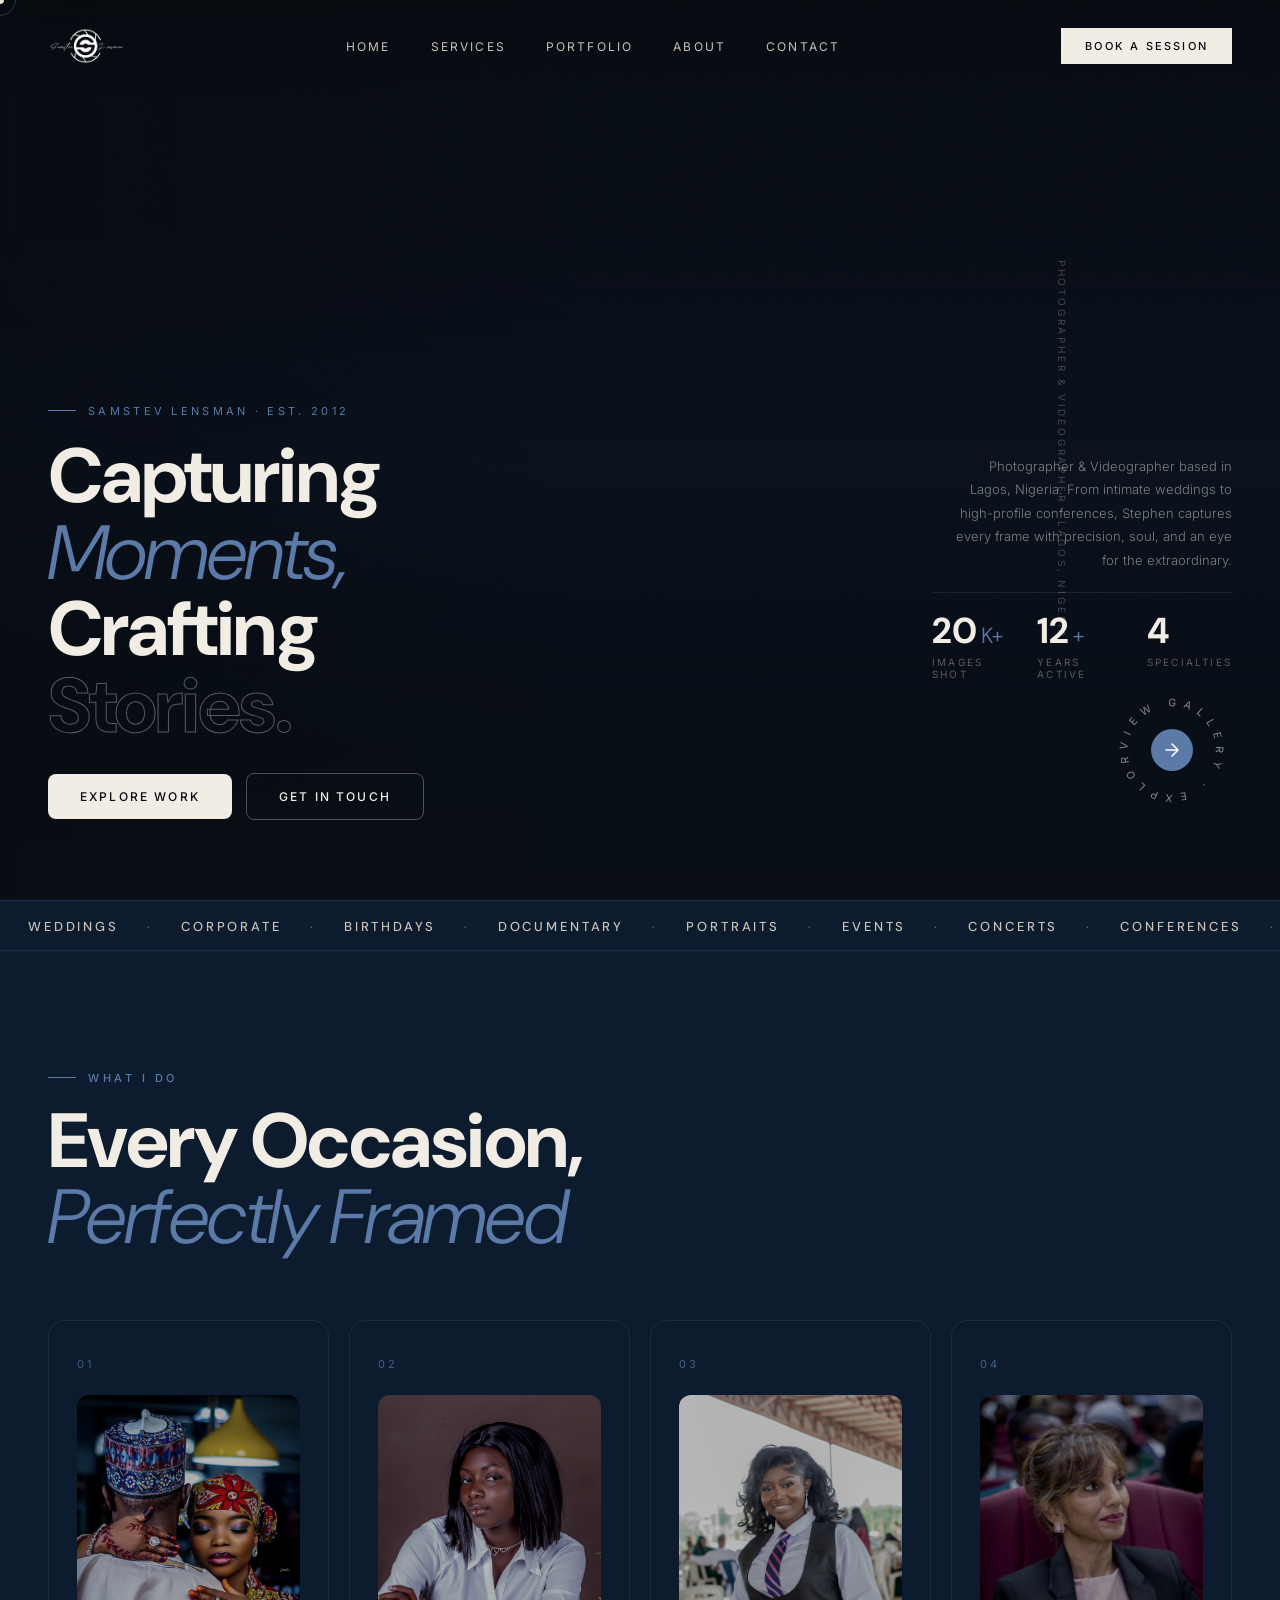
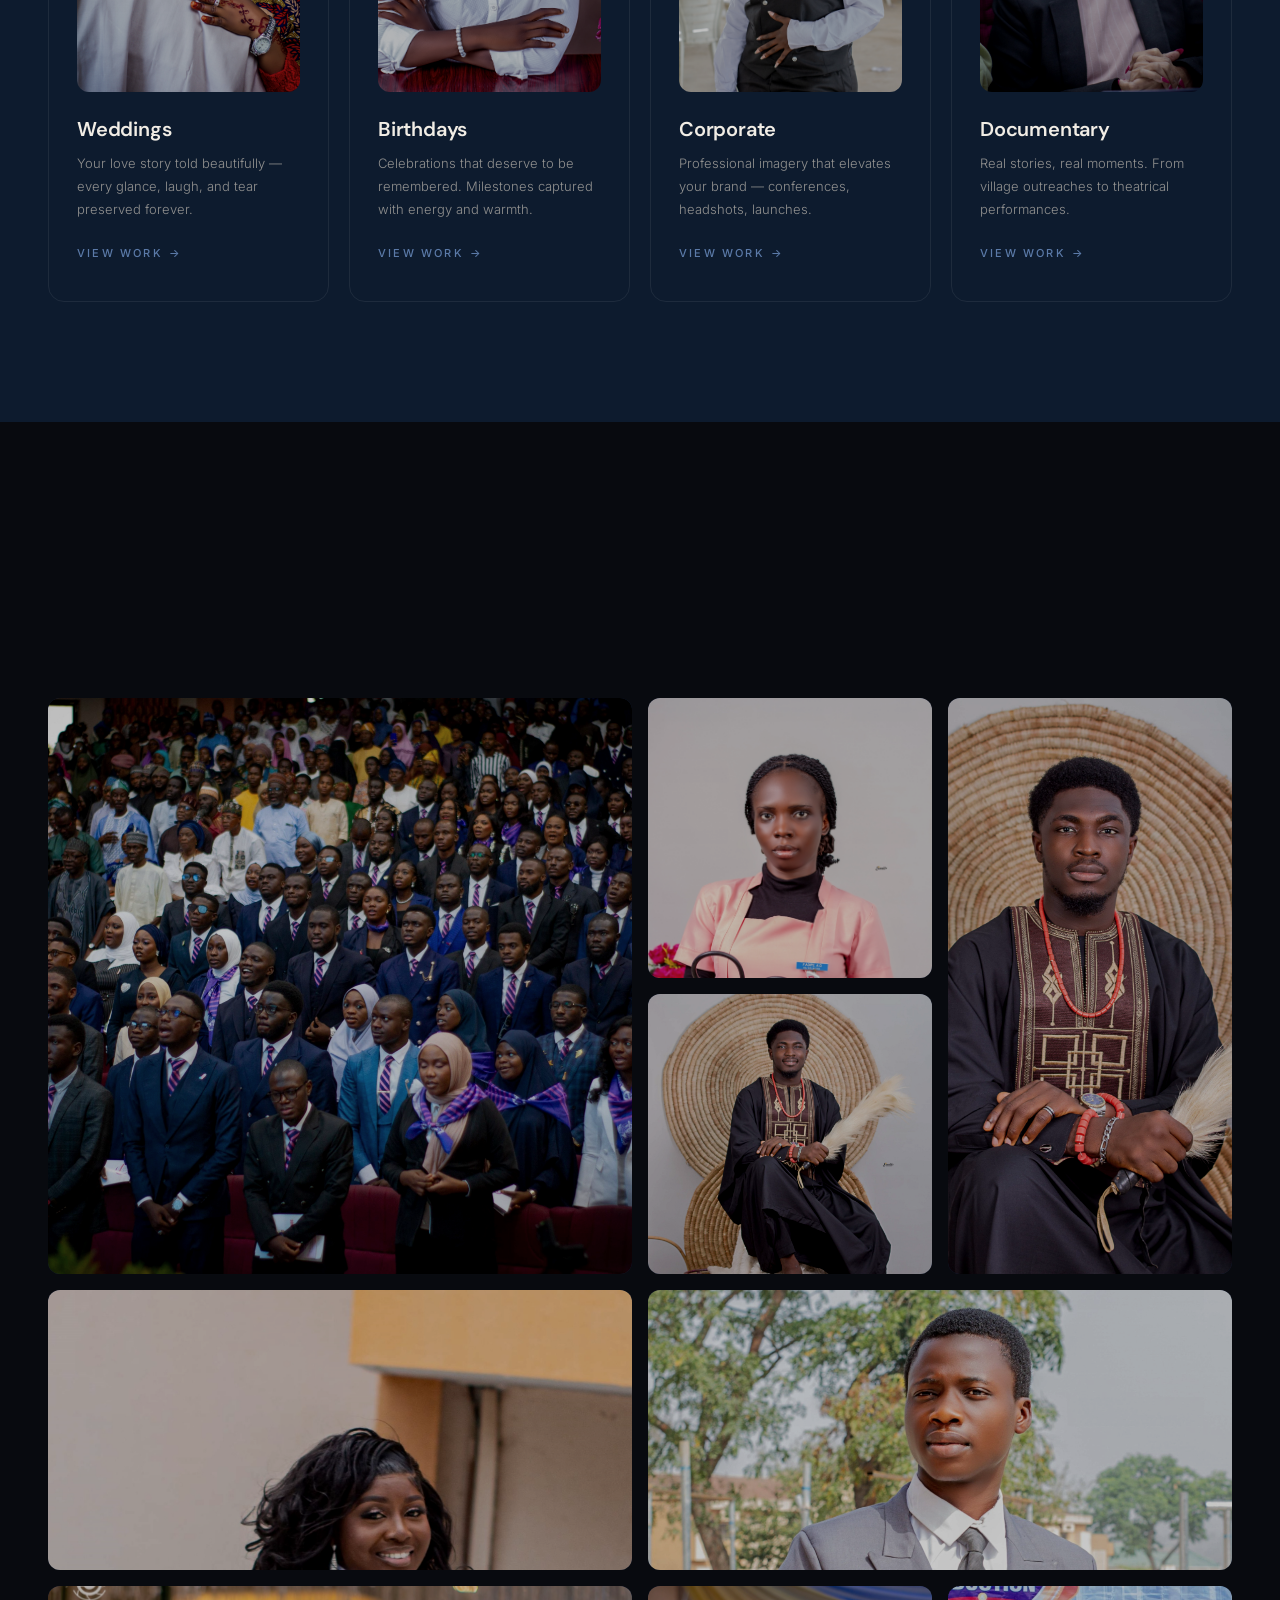
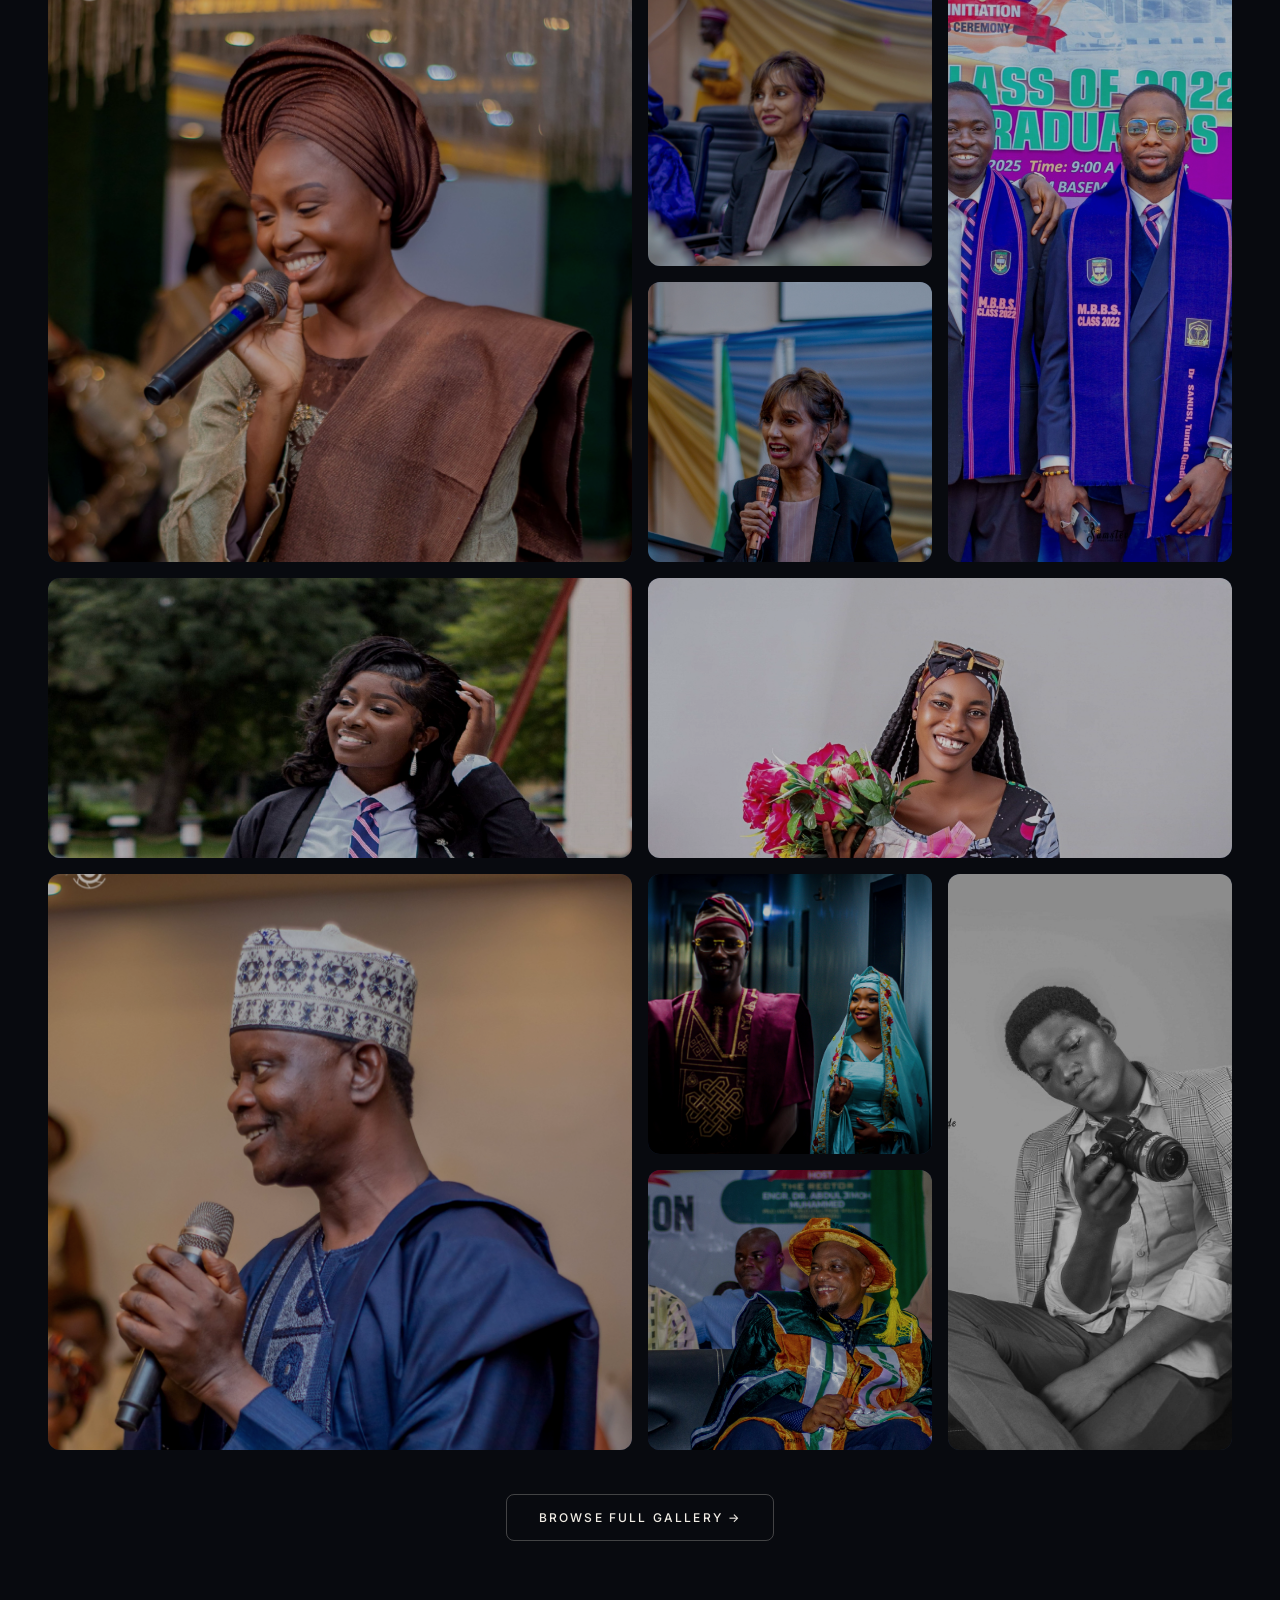
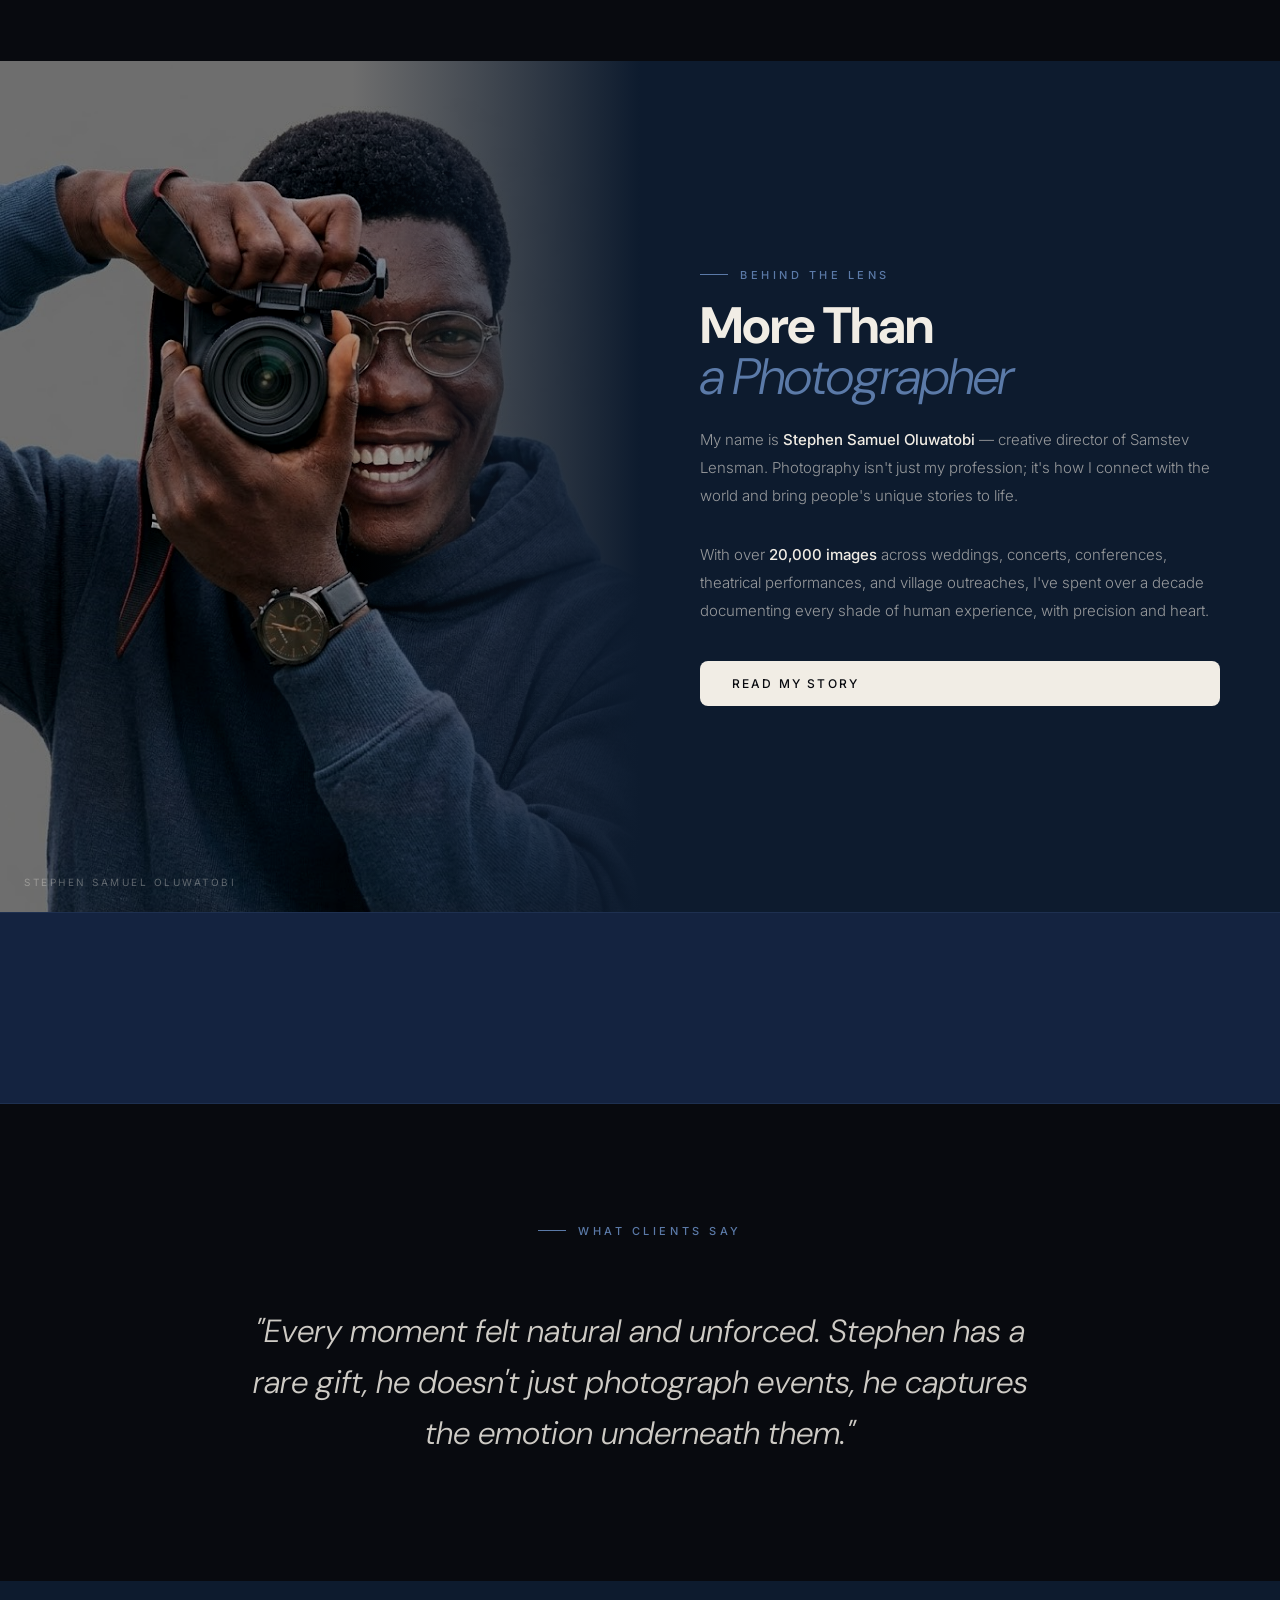
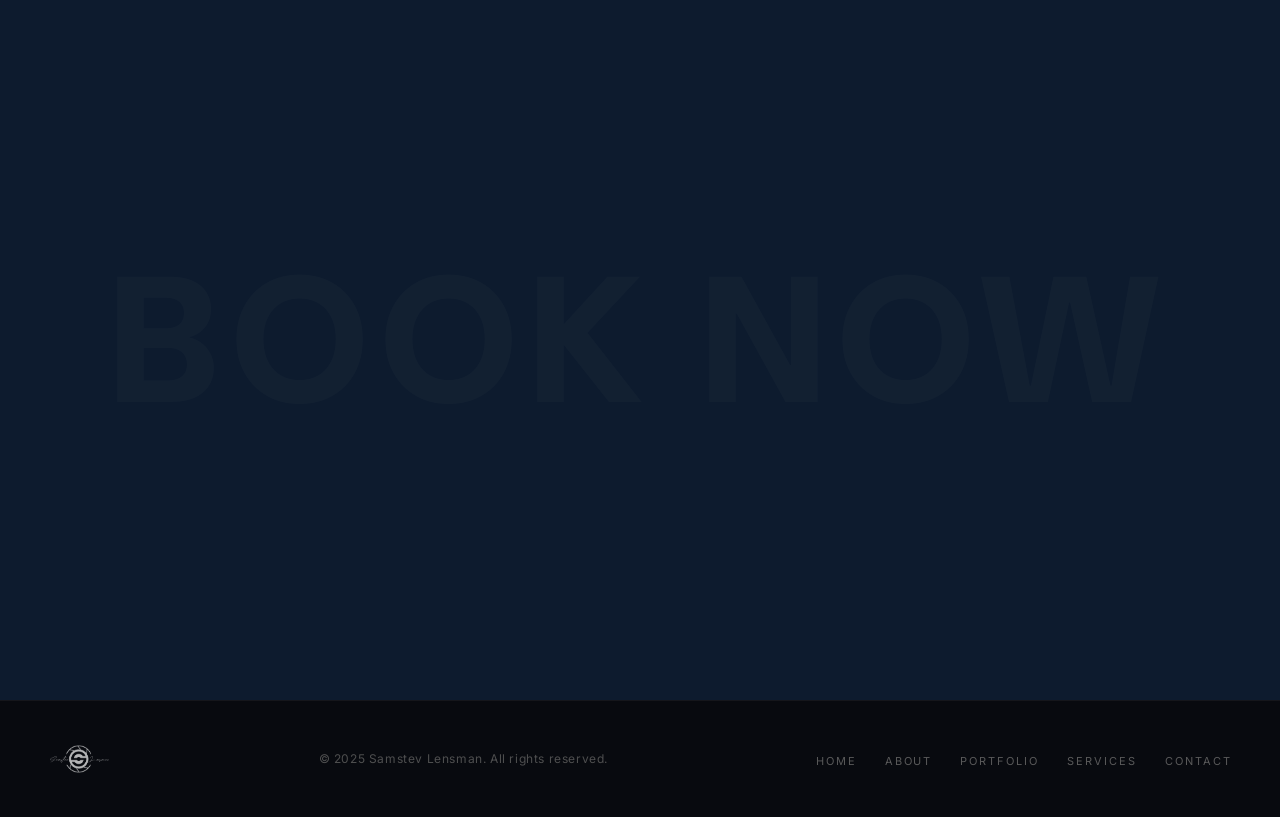
==== commit 783d437b: "feat: implement site structure with new service pages, gallery functionality, and contact form" ====
--- a/index.html
+++ b/index.html
@@ -3,11 +3,24 @@
 <head>
   <meta charset="UTF-8" />
   <meta name="viewport" content="width=device-width, initial-scale=1.0" />
+  <meta name="description" content="Samstev Lensman — Professional photography capturing weddings, corporate events, documentary moments, and milestones." />
+  <meta name="keywords" content="photography, lagos photographer, samstev lensman, samuel stephen, wedding photography, documentary photographer, event photography, corporate photography" />
+  <meta name="author" content="Samuel Stephen" />
+  <meta name="robots" content="index, follow" />
+  <meta property="og:title" content="Samstev Lensman | Photography Portfolio" />
+  <meta property="og:description" content="Professional photography capturing weddings, corporate events, documentary moments, and milestones." />
+  <meta property="og:type" content="website" />
+  <meta property="og:url" content="https://samstev.com" />
+  <meta property="og:image" content="https://samstev.com/images/logo.png" />
+  <meta name="twitter:card" content="summary_large_image" />
   <title>Samstev Lensman — Photographer & Videographer</title>
   <link rel="preconnect" href="https://fonts.googleapis.com" />
   <link rel="preconnect" href="https://fonts.gstatic.com" crossorigin />
   <link href="https://fonts.googleapis.com/css2?family=DM+Sans:ital,opsz,wght@0,9..40,300;0,9..40,400;0,9..40,500;0,9..40,700;0,9..40,900;1,9..40,300;1,9..40,400&family=Inter:wght@300;400;500&display=swap" rel="stylesheet" />
+  <link rel="stylesheet" href="https://cdnjs.cloudflare.com/ajax/libs/font-awesome/6.5.1/css/all.min.css" integrity="sha512-DTOQO9RWCH3ppGqcWaEA1BIZOC6xxalwEsw9c2QQeAIftl+Vegovlnee1c9QX4TctnWMn13TZye+giMm8e2LwA==" crossorigin="anonymous" referrerpolicy="no-referrer" />
   <link rel="stylesheet" href="style.css" />
+  <link rel="stylesheet" href="css/hero.css" />
+  <link rel="stylesheet" href="css/gallery.css" />
 </head>
 <body>
 
@@ -22,11 +35,11 @@
     </a>
 
     <nav class="nav__links" id="navLinks">
-      <a href="#home">Home</a>
-      <a href="#services">Services</a>
-      <a href="#work">Portfolio</a>
-      <a href="#about">About</a>
-      <a href="#contact">Contact</a>
+      <a href="#">Home</a>
+      <a href="pages/services.html">Services</a>
+      <a href="pages/gallery.html">Portfolio</a>
+      <a href="pages/about.html">About</a>
+      <a href="pages/contact.html">Contact</a>
     </nav>
 
     <a href="https://wa.me/2349037733412" class="nav__cta" target="_blank" rel="noopener">
@@ -214,30 +227,23 @@
     </div>
 
     <div class="gallery__bento reveal" id="galleryBento">
-      <div class="g-cell g--tall" data-cat="weddings">
-        <img src="images/weddings/wedding_002.jpg" alt="Wedding" loading="lazy" />
-        <span class="g-label">Weddings</span>
-      </div>
-      <div class="g-cell g--wide" data-cat="documentary">
-        <img src="images/documentary/documentary_007.jpg" alt="Documentary" loading="lazy" />
-        <span class="g-label">Documentary</span>
-      </div>
-      <div class="g-cell" data-cat="corporate">
-        <img src="images/corporate/corporate_002.jpg" alt="Corporate" loading="lazy" />
-        <span class="g-label">Corporate</span>
-      </div>
-      <div class="g-cell" data-cat="birthdays">
-        <img src="images/birthdays/birthday_004.jpg" alt="Birthday" loading="lazy" />
-        <span class="g-label">Birthdays</span>
-      </div>
-      <div class="g-cell g--wide" data-cat="weddings">
-        <img src="images/weddings/wedding_010.jpg" alt="Wedding" loading="lazy" />
-        <span class="g-label">Weddings</span>
-      </div>
-      <div class="g-cell" data-cat="birthdays">
-        <img src="images/birthdays/birthday_006.jpg" alt="Birthday" loading="lazy" />
-        <span class="g-label">Birthdays</span>
-      </div>
+      <div class="g-cell" data-cat="documentary"><img src="images/documentary/documentary_023.jpg" loading="lazy" /><span class="g-label">documentary</span></div>
+      <div class="g-cell" data-cat="corporate"><img src="images/corporate/corporate_029.jpg" loading="lazy" /><span class="g-label">corporate</span></div>
+      <div class="g-cell" data-cat="birthdays"><img src="images/birthdays/birthday_011.jpg" loading="lazy" /><span class="g-label">birthdays</span></div>
+      <div class="g-cell" data-cat="birthdays"><img src="images/birthdays/birthday_012.jpg" loading="lazy" /><span class="g-label">birthdays</span></div>
+      <div class="g-cell" data-cat="photos"><img src="photos/photo_039.jpg" loading="lazy" /><span class="g-label">photos</span></div>
+      <div class="g-cell" data-cat="photos"><img src="photos/photo_023.jpg" loading="lazy" /><span class="g-label">photos</span></div>
+      <div class="g-cell" data-cat="weddings"><img src="images/weddings/wedding_009.jpg" loading="lazy" /><span class="g-label">weddings</span></div>
+      <div class="g-cell" data-cat="documentary"><img src="images/documentary/documentary_006.jpg" loading="lazy" /><span class="g-label">documentary</span></div>
+      <div class="g-cell" data-cat="corporate"><img src="images/corporate/corporate_021.jpg" loading="lazy" /><span class="g-label">corporate</span></div>
+      <div class="g-cell" data-cat="documentary"><img src="images/documentary/documentary_010.jpg" loading="lazy" /><span class="g-label">documentary</span></div>
+      <div class="g-cell" data-cat="photos"><img src="photos/photo_038.jpg" loading="lazy" /><span class="g-label">photos</span></div>
+      <div class="g-cell" data-cat="photos"><img src="photos/photo_040.jpg" loading="lazy" /><span class="g-label">photos</span></div>
+      <div class="g-cell" data-cat="documentary"><img src="images/documentary/documentary_019.jpg" loading="lazy" /><span class="g-label">documentary</span></div>
+      <div class="g-cell" data-cat="weddings"><img src="images/weddings/wedding_004.jpg" loading="lazy" /><span class="g-label">weddings</span></div>
+      <div class="g-cell" data-cat="photos"><img src="photos/photo_033.jpg" loading="lazy" /><span class="g-label">photos</span></div>
+      <div class="g-cell" data-cat="photos"><img src="photos/photo_022.jpg" loading="lazy" /><span class="g-label">photos</span></div>
+
     </div>
 
     <div class="gallery__more reveal">
@@ -305,12 +311,13 @@
       <h2 class="section__title" style="text-align:center;">Ready to Create<br /><em>Something Extraordinary?</em></h2>
       <a href="https://wa.me/2349037733412" class="btn btn--primary" target="_blank" rel="noopener">Book a Session →</a>
 
-      <div class="contact-cta__socials">
-        <a href="https://www.instagram.com/samstev_lensman269" target="_blank" rel="noopener">Instagram</a>
-        <a href="https://www.facebook.com/samuel.stephen.315080" target="_blank" rel="noopener">Facebook</a>
-        <a href="https://wa.me/2349037733412" target="_blank" rel="noopener">WhatsApp</a>
-        <a href="https://x.com/samstev225" target="_blank" rel="noopener">Twitter / X</a>
-        <a href="mailto:stephenmondayoluwatobi225@gmail.com">Email</a>
+      <div class="contact-cta__socials" style="display: flex; gap: 32px; justify-content: center; align-items: center; flex-wrap: wrap;">
+        <a href="https://www.instagram.com/samstev_lensman269?igsh=MXAxaWt6dHF1bGE1eg==" target="_blank" rel="noopener" style="color: var(--off-white); font-size: 26px; transition: color 0.3s;"><i class="fa-brands fa-instagram"></i></a>
+        <a href="https://www.facebook.com/samuel.stephen.315080" target="_blank" rel="noopener" style="color: var(--off-white); font-size: 26px; transition: color 0.3s;"><i class="fa-brands fa-facebook-f"></i></a>
+        <a href="https://wa.me/2349037733412" target="_blank" rel="noopener" style="color: var(--off-white); font-size: 26px; transition: color 0.3s;"><i class="fa-brands fa-whatsapp"></i></a>
+        <a href="https://x.com/samstev225?t=w0C_TBRI7AKppU-ulTHghQ&s=09" target="_blank" rel="noopener" style="color: var(--off-white); font-size: 26px; transition: color 0.3s;"><i class="fa-brands fa-x-twitter"></i></a>
+        <a href="mailto:stephenmondayoluwatobi225@gmail.com" style="color: var(--off-white); font-size: 26px; transition: color 0.3s;"><i class="fa-solid fa-envelope"></i></a>
+        <a href="tel:+2349037733412" style="color: var(--off-white); font-size: 26px; transition: color 0.3s;"><i class="fa-solid fa-phone"></i></a>
       </div>
     </div>
   </section>
@@ -322,8 +329,9 @@
     </div>
     <p class="footer__copy">© 2025 Samstev Lensman. All rights reserved.</p>
     <ul class="footer__nav">
+      <li><a href="#">Home</a></li>
       <li><a href="pages/about.html">About</a></li>
-      <li><a href="pages/gallery.html">Gallery</a></li>
+      <li><a href="pages/gallery.html">Portfolio</a></li>
       <li><a href="pages/services.html">Services</a></li>
       <li><a href="pages/contact.html">Contact</a></li>
     </ul>
@@ -331,4 +339,6 @@
 
   <script src="script.js"></script>
 </body>
-</html>+</html>
+
+
--- a/style.css
+++ b/style.css
@@ -40,6 +40,12 @@
   --ease: cubic-bezier(0.16, 1, 0.3, 1);
 }
 
+html,
+body {
+  max-width: 100vw;
+  overflow-x: hidden;
+}
+
 html {
   scroll-behavior: smooth;
   font-size: 16px;
@@ -49,7 +55,6 @@
   background: var(--black);
   color: var(--off-white);
   font-family: var(--font-body);
-  overflow-x: hidden;
   cursor: none;
   -webkit-font-smoothing: antialiased;
 }
@@ -239,7 +244,12 @@
   transition:
     background 0.4s,
     padding 0.4s,
-    box-shadow 0.4s;
+    box-shadow 0.4s,
+    transform 0.4s var(--ease);
+}
+
+.nav.nav--hidden {
+  transform: translateY(-100%);
 }
 
 .nav::before {
@@ -268,6 +278,12 @@
   opacity: 0;
 }
 
+.nav.menu-open {
+  transform: none !important;
+  backdrop-filter: none !important;
+  -webkit-backdrop-filter: none !important;
+}
+
 .nav__logo img {
   height: 44px;
   width: auto;
@@ -356,425 +372,10 @@
     opacity 0.3s;
 }
 .nav__burger.open span:first-child {
-  transform: translateY(7.5px) rotate(45deg);
+  transform: translateY(3.75px) rotate(45deg);
 }
 .nav__burger.open span:last-child {
-  transform: translateY(-7.5px) rotate(-45deg);
-}
-
-/* ============================================================
-   HERO
-   ============================================================ */
-.hero {
-  position: relative;
-  width: 100%;
-  height: 100vh;
-  min-height: 680px;
-  overflow: hidden;
-}
-
-/* Image */
-.hero__media {
-  position: absolute;
-  inset: 0;
-}
-
-.hero__img {
-  width: 100%;
-  height: 100%;
-  background: url("images/samstev.jpg") no-repeat center 20%;
-  background-size: cover;
-  filter: brightness(0.62) contrast(1.06) saturate(0.9);
-  transform: scale(1.05);
-  animation: heroZoom 14s var(--ease) forwards;
-  /* Slight navy tint via mix-blend-mode handled by overlays */
-}
-
-@keyframes heroZoom {
-  from {
-    transform: scale(1.05);
-  }
-  to {
-    transform: scale(1);
-  }
-}
-
-/* Film grain overlay */
-.hero__grain {
-  position: absolute;
-  inset: 0;
-  background-image: url("data:image/svg+xml,%3Csvg viewBox='0 0 512 512' xmlns='http://www.w3.org/2000/svg'%3E%3Cfilter id='noise'%3E%3CfeTurbulence type='fractalNoise' baseFrequency='0.9' numOctaves='4' stitchTiles='stitch'/%3E%3C/filter%3E%3Crect width='100%25' height='100%25' filter='url(%23noise)' opacity='0.04'/%3E%3C/svg%3E");
-  background-size: 200px;
-  opacity: 0.35;
-  pointer-events: none;
-  mix-blend-mode: overlay;
-}
-
-/* Navy color cast over the image */
-.hero__overlay-top {
-  position: absolute;
-  inset: 0;
-  background: rgba(13, 27, 46, 0.28);
-  pointer-events: none;
-}
-
-/* Strong gradient from bottom — type lives here */
-.hero__overlay-bottom {
-  position: absolute;
-  bottom: 0;
-  left: 0;
-  right: 0;
-  height: 75%;
-  background: linear-gradient(
-    to top,
-    rgba(8, 10, 15, 1) 0%,
-    rgba(8, 10, 15, 0.78) 35%,
-    rgba(13, 27, 46, 0.3) 65%,
-    transparent 100%
-  );
-  pointer-events: none;
-}
-
-/* Left edge vignette */
-.hero__overlay-side {
-  position: absolute;
-  inset: 0;
-  background: linear-gradient(
-    to right,
-    rgba(8, 10, 15, 0.45) 0%,
-    transparent 45%
-  );
-  pointer-events: none;
-}
-
-/* Hero content — bottom anchored, bounded by nav at top */
-.hero__content {
-  position: absolute;
-  top: 0;
-  bottom: 80px;
-  left: var(--gutter);
-  right: var(--gutter);
-  padding-top: 110px; /* clear fixed nav (≈88px) + buffer */
-  display: flex;
-  flex-direction: row;
-  align-items: flex-end;
-  justify-content: space-between;
-  gap: 48px;
-  opacity: 0;
-  animation: contentIn 1.1s var(--ease) 0.3s forwards;
-}
-
-@keyframes contentIn {
-  from {
-    opacity: 0;
-    transform: translateY(40px);
-  }
-  to {
-    opacity: 1;
-    transform: translateY(0);
-  }
-}
-
-.hero__eyebrow {
-  font-family: var(--font-body);
-  font-size: 11px;
-  letter-spacing: 0.3em;
-  text-transform: uppercase;
-  color: var(--slate-light);
-  margin-bottom: 20px;
-  display: flex;
-  align-items: center;
-  gap: 12px;
-}
-
-/* Headline */
-.hero__headline {
-  font-family: var(--font-display);
-  font-size: clamp(40px, 6vw, 92px);
-  font-weight: 700;
-  line-height: 1;
-  letter-spacing: -0.025em;
-  color: var(--off-white);
-  display: flex;
-  flex-direction: column;
-  gap: 0;
-}
-
-.h-line {
-  display: block;
-  opacity: 0;
-  transform: translateY(32px);
-  animation: lineIn 0.9s var(--ease) forwards;
-}
-.h-line[data-index="0"] {
-  animation-delay: 0.5s;
-}
-.h-line[data-index="1"] {
-  animation-delay: 0.65s;
-}
-.h-line[data-index="2"] {
-  animation-delay: 0.8s;
-}
-.h-line[data-index="3"] {
-  animation-delay: 0.95s;
-}
-
-@keyframes lineIn {
-  from {
-    opacity: 0;
-    transform: translateY(32px);
-  }
-  to {
-    opacity: 1;
-    transform: translateY(0);
-  }
-}
-
-.h-line--accent {
-  color: var(--slate-light);
-  font-weight: 300;
-  font-style: italic;
-}
-
-.h-line--outline {
-  -webkit-text-stroke: 1px rgba(241, 237, 229, 0.35);
-  color: transparent;
-}
-
-/* Left column: eyebrow + headline + actions */
-.hero__left {
-  display: flex;
-  flex-direction: column;
-  justify-content: flex-end;
-  flex: 1 1 auto;
-  min-width: 0;
-}
-
-/* Right column: sub text + stats */
-.hero__right {
-  display: flex;
-  flex-direction: column;
-  justify-content: flex-end;
-  align-items: flex-end;
-  gap: 20px;
-  flex-shrink: 0;
-  max-width: 300px;
-  padding-bottom: 140px; /* lifts above rotating badge (bottom: 90px + 120px height) */
-}
-
-.hero__sub {
-  font-family: var(--font-body);
-  font-size: 13px;
-  font-weight: 300;
-  line-height: 1.8;
-  color: rgba(241, 237, 229, 0.5);
-  text-align: right;
-  max-width: 280px;
-}
-
-.hero__actions {
-  display: flex;
-  align-items: center;
-  gap: 14px;
-  flex-wrap: wrap;
-  margin-top: 28px;
-}
-
-/* Stats */
-.hero__stats {
-  display: flex;
-  gap: 24px;
-  padding-top: 20px;
-  border-top: 1px solid rgba(255, 255, 255, 0.08);
-  width: 100%;
-  justify-content: flex-end;
-}
-
-.hero__stat {
-}
-.hero__stat .stat-num {
-  font-family: var(--font-display);
-  font-size: 36px;
-  font-weight: 700;
-  color: var(--off-white);
-  line-height: 1;
-}
-.hero__stat .stat-suffix {
-  font-family: var(--font-display);
-  font-size: 22px;
-  font-weight: 300;
-  color: var(--slate-light);
-}
-.hero__stat .stat-label {
-  display: block;
-  font-family: var(--font-body);
-  font-size: 10px;
-  letter-spacing: 0.22em;
-  text-transform: uppercase;
-  color: rgba(241, 237, 229, 0.35);
-  margin-top: 6px;
-}
-
-/* Rotating badge */
-.hero__badge {
-  position: absolute;
-  bottom: 90px;
-  right: var(--gutter);
-  width: 120px;
-  height: 120px;
-  display: flex;
-  align-items: center;
-  justify-content: center;
-  cursor: none;
-  opacity: 0;
-  animation: contentIn 1s var(--ease) 1.2s forwards;
-}
-
-.badge__ring {
-  position: absolute;
-  inset: 0;
-  animation: spin 14s linear infinite;
-}
-
-@keyframes spin {
-  from {
-    transform: rotate(0deg);
-  }
-  to {
-    transform: rotate(360deg);
-  }
-}
-
-.badge__arrow {
-  width: 42px;
-  height: 42px;
-  background: var(--slate-light);
-  color: var(--white);
-  border-radius: 50%;
-  display: flex;
-  align-items: center;
-  justify-content: center;
-  transition:
-    transform 0.4s var(--ease),
-    background 0.3s;
-}
-
-.hero__badge:hover .badge__arrow {
-  transform: rotate(45deg) scale(1.1);
-  background: var(--off-white);
-  color: var(--black);
-}
-
-/* Side label */
-.hero__side-label {
-  position: absolute;
-  right: 28px;
-  top: 50%;
-  transform: translateY(-50%) rotate(90deg);
-  transform-origin: center;
-  font-family: var(--font-body);
-  font-size: 10px;
-  letter-spacing: 0.28em;
-  text-transform: uppercase;
-  color: rgba(241, 237, 229, 0.25);
-  white-space: nowrap;
-}
-
-/* Scroll cue */
-.hero__scroll {
-  position: absolute;
-  bottom: 36px;
-  left: 50%;
-  transform: translateX(-50%);
-  display: flex;
-  flex-direction: column;
-  align-items: center;
-  gap: 10px;
-  opacity: 0;
-  animation: fadeUp 1s var(--ease) 1.8s forwards;
-}
-
-@keyframes fadeUp {
-  from {
-    opacity: 0;
-    transform: translateX(-50%) translateY(10px);
-  }
-  to {
-    opacity: 1;
-    transform: translateX(-50%) translateY(0);
-  }
-}
-
-.scroll__line {
-  width: 1px;
-  height: 48px;
-  background: linear-gradient(to bottom, var(--slate-light), transparent);
-  animation: scrollPulse 2.2s ease-in-out infinite;
-}
-
-@keyframes scrollPulse {
-  0%,
-  100% {
-    opacity: 0.35;
-    transform: scaleY(1);
-  }
-  50% {
-    opacity: 1;
-    transform: scaleY(1.08);
-  }
-}
-
-.hero__scroll span {
-  font-family: var(--font-body);
-  font-size: 9px;
-  letter-spacing: 0.35em;
-  text-transform: uppercase;
-  color: rgba(241, 237, 229, 0.3);
-}
-
-/* ============================================================
-   MARQUEE
-   ============================================================ */
-.marquee {
-  overflow: hidden;
-  background: var(--navy);
-  border-top: 1px solid rgba(91, 122, 168, 0.2);
-  border-bottom: 1px solid rgba(91, 122, 168, 0.2);
-  padding: 14px 0;
-  white-space: nowrap;
-}
-
-.marquee__track {
-  display: inline-flex;
-  align-items: center;
-  gap: 0;
-  animation: marqueeScroll 24s linear infinite;
-}
-
-@keyframes marqueeScroll {
-  from {
-    transform: translateX(0);
-  }
-  to {
-    transform: translateX(-50%);
-  }
-}
-
-.marquee__track span {
-  font-family: var(--font-display);
-  font-size: 13px;
-  font-weight: 500;
-  letter-spacing: 0.22em;
-  text-transform: uppercase;
-  color: var(--off-white-dim);
-  padding: 0 28px;
-}
-
-.marquee__track .sep {
-  color: var(--slate-light);
-  padding: 0;
-  font-size: 14px;
-  font-weight: 300;
+  transform: translateY(-3.75px) rotate(-45deg);
 }
 
 /* ============================================================
@@ -891,152 +492,6 @@
 }
 .card-link:hover {
   gap: 12px;
-}
-
-/* ============================================================
-   GALLERY
-   ============================================================ */
-.gallery {
-  background: var(--black);
-}
-
-.gallery__header {
-  display: flex;
-  align-items: flex-end;
-  justify-content: space-between;
-  margin-bottom: 48px;
-  flex-wrap: wrap;
-  gap: 24px;
-}
-
-.gallery__filters {
-  display: flex;
-  gap: 0;
-  border: 1px solid rgba(255, 255, 255, 0.08);
-}
-
-.filter {
-  font-family: var(--font-body);
-  font-size: 11px;
-  font-weight: 400;
-  letter-spacing: 0.18em;
-  text-transform: uppercase;
-  color: var(--off-white-dim);
-  background: transparent;
-  border: none;
-  border-right: 1px solid rgba(255, 255, 255, 0.08);
-  padding: 12px 22px;
-  cursor: none;
-  transition:
-    background 0.25s,
-    color 0.25s;
-}
-.filter:last-child {
-  border-right: none;
-}
-.filter:hover,
-.filter.active {
-  background: var(--slate);
-  color: var(--white);
-}
-
-/* Bento layout */
-.gallery__bento {
-  display: grid;
-  grid-template-columns: repeat(4, 1fr);
-  grid-auto-rows: 280px;
-  gap: 16px;
-}
-
-.g-cell {
-  position: relative;
-  overflow: hidden;
-  background: var(--navy-mid);
-  cursor: none;
-  border-radius: 12px;
-}
-
-.g-cell img {
-  width: 100%;
-  height: 100%;
-  object-fit: cover;
-  object-position: center 10%;
-  display: block;
-  filter: brightness(0.78) contrast(1.04) saturate(0.85);
-  transition:
-    filter 0.6s var(--ease),
-    transform 0.7s var(--ease);
-}
-
-.g-cell:hover img {
-  filter: brightness(0.95) contrast(1.05) saturate(1.05);
-  transform: scale(1.05);
-}
-
-.g-label {
-  position: absolute;
-  bottom: 0;
-  left: 0;
-  right: 0;
-  padding: 24px 14px 14px;
-  background: linear-gradient(
-    to top,
-    rgba(8, 10, 15, 0.85) 0%,
-    transparent 100%
-  );
-  font-family: var(--font-body);
-  font-size: 10px;
-  letter-spacing: 0.22em;
-  text-transform: uppercase;
-  color: rgba(241, 237, 229, 0.55);
-  opacity: 0;
-  transform: translateY(6px);
-  transition:
-    opacity 0.3s,
-    transform 0.3s;
-}
-.g-cell:hover .g-label {
-  opacity: 1;
-  transform: translateY(0);
-}
-
-/* Bento slots & Arrange for perfect mixed interlocking grid */
-.g-cell {
-  height: 100%;
-}
-/* Desktop: 4 columns. Total items: 6. Fits perfectly without gaps.
-   Row 1-2: [1: 2x2], [2: 1x1], [3: 1x2] (right)
-   Row 2:   [1: cont], [4: 1x1], [3: cont]
-   Row 3:   [5: 2x1], [6: 2x1] */
-.g-cell:nth-child(1) {
-  grid-column: span 2;
-  grid-row: span 2;
-}
-.g-cell:nth-child(2) {
-  grid-column: span 1;
-  grid-row: span 1;
-}
-.g-cell:nth-child(3) {
-  grid-column: span 1;
-  grid-row: span 2;
-}
-.g-cell:nth-child(4) {
-  grid-column: span 1;
-  grid-row: span 1;
-}
-.g-cell:nth-child(5) {
-  grid-column: span 2;
-  grid-row: span 1;
-}
-.g-cell:nth-child(6) {
-  grid-column: span 2;
-  grid-row: span 1;
-}
-
-.gallery__more {
-  margin-top: 44px;
-  display: flex;
-  justify-content: center;
 }
 
 /* ============================================================
@@ -1278,7 +733,9 @@
 
 .footer__nav {
   display: flex;
-  gap: 28px;
+  gap: 20px 28px;
+  flex-wrap: wrap;
+  justify-content: center;
   list-style: none;
 }
 
@@ -1306,30 +763,6 @@
   .services__grid {
     grid-template-columns: 1fr 1fr;
     gap: 16px;
-  }
-
-  .hero__headline {
-    font-size: clamp(36px, 5.5vw, 72px);
-  }
-
-  .gallery__bento {
-    grid-template-columns: repeat(2, 1fr);
-    grid-auto-rows: 240px;
-  }
-  .g-cell:nth-child(1) {
-    grid-column: span 2;
-    grid-row: span 2;
-  }
-  .g-cell:nth-child(2),
-  .g-cell:nth-child(3),
-  .g-cell:nth-child(5),
-  .g-cell:nth-child(6) {
-    grid-column: span 1;
-    grid-row: span 1;
-  }
-  .g-cell:nth-child(4) {
-    grid-column: span 2;
-    grid-row: span 1;
   }
 }
 
@@ -1354,6 +787,9 @@
     transform: translateX(100%);
     transition: transform 0.5s var(--ease);
     backdrop-filter: blur(20px);
+    overflow: hidden;
+    overscroll-behavior: none;
+    touch-action: none;
   }
   .nav__links.open {
     transform: translateX(0);
@@ -1370,64 +806,11 @@
     z-index: 201;
   }
 
-  /* Hero */
-  .hero {
-    min-height: 100svh;
-  }
-  .hero__img {
-    background-position: center center;
-  }
-  .hero__content {
-    left: var(--gutter);
-    right: var(--gutter);
-    bottom: 56px;
-    flex-direction: column;
-    align-items: flex-start;
-    gap: 24px;
-  }
-  .hero__headline {
-    font-size: clamp(30px, 7.5vw, 56px);
-  }
-  .hero__left {
-    width: 100%;
-  }
-  .hero__right {
-    width: 100%;
-    max-width: 100%;
-    align-items: flex-start;
-  }
-  .hero__sub {
-    font-size: 13px;
-    max-width: 100%;
-    text-align: left;
-  }
-  .hero__stats {
-    gap: 20px;
-    flex-wrap: wrap;
-    justify-content: flex-start;
-  }
-  .hero__stat .stat-num {
-    font-size: 26px;
-  }
+  /* Services */
 
   /* Services */
   .services__grid {
     grid-template-columns: 1fr;
-  }
-
-  /* Gallery */
-  .gallery__header {
-    flex-direction: column;
-    align-items: flex-start;
-  }
-  .gallery__bento {
-    grid-template-columns: 1fr;
-    grid-auto-rows: 320px;
-    gap: 12px;
-  }
-  .g-cell:nth-child(n) {
-    grid-column: span 1;
-    grid-row: span 1;
   }
 
   /* About */
@@ -1466,39 +849,7 @@
     --section-pad: 56px;
   }
 
-  .hero__headline {
-    font-size: clamp(30px, 11vw, 56px);
-    line-height: 1;
-  }
-
-  .hero__content {
-    bottom: 56px;
-  }
-
-  .hero__stats {
-    gap: 14px;
-  }
-
-  .hero__stat .stat-num {
-    font-size: 22px;
-  }
-
-  .hero__actions .btn {
-    padding: 12px 22px;
-    font-size: 11px;
-  }
-
   .services__grid {
     grid-template-columns: 1fr;
   }
-
-  .gallery__bento {
-    grid-template-columns: 1fr;
-    gap: 8px;
-  }
-
-  .g-cell:nth-child(n) {
-    grid-column: span 1;
-    aspect-ratio: 4/3;
-  }
-}
+}
--- a/css/hero.css
+++ b/css/hero.css
@@ -0,0 +1,488 @@
+/* ============================================================
+   HERO
+   ============================================================ */
+.hero {
+  position: relative;
+  width: 100%;
+  height: 100vh;
+  min-height: 680px;
+  overflow: hidden;
+}
+
+/* Image */
+.hero__media {
+  position: absolute;
+  inset: 0;
+}
+
+.hero__img {
+  width: 100%;
+  height: 100%;
+  background: url("images/samstev.jpg") no-repeat center 20%;
+  background-size: cover;
+  filter: brightness(0.62) contrast(1.06) saturate(0.9);
+  transform: scale(1.05);
+  animation: heroZoom 14s var(--ease) forwards;
+  /* Slight navy tint via mix-blend-mode handled by overlays */
+}
+
+@keyframes heroZoom {
+  from {
+    transform: scale(1.05);
+  }
+  to {
+    transform: scale(1);
+  }
+}
+
+/* Film grain overlay */
+.hero__grain {
+  position: absolute;
+  inset: 0;
+  background-image: url("data:image/svg+xml,%3Csvg viewBox='0 0 512 512' xmlns='http://www.w3.org/2000/svg'%3E%3Cfilter id='noise'%3E%3CfeTurbulence type='fractalNoise' baseFrequency='0.9' numOctaves='4' stitchTiles='stitch'/%3E%3C/filter%3E%3Crect width='100%25' height='100%25' filter='url(%23noise)' opacity='0.04'/%3E%3C/svg%3E");
+  background-size: 200px;
+  opacity: 0.35;
+  pointer-events: none;
+  mix-blend-mode: overlay;
+}
+
+/* Navy color cast over the image */
+.hero__overlay-top {
+  position: absolute;
+  inset: 0;
+  background: rgba(13, 27, 46, 0.28);
+  pointer-events: none;
+}
+
+/* Strong gradient from bottom — type lives here */
+.hero__overlay-bottom {
+  position: absolute;
+  bottom: 0;
+  left: 0;
+  right: 0;
+  height: 75%;
+  background: linear-gradient(
+    to top,
+    rgba(8, 10, 15, 1) 0%,
+    rgba(8, 10, 15, 0.78) 35%,
+    rgba(13, 27, 46, 0.3) 65%,
+    transparent 100%
+  );
+  pointer-events: none;
+}
+
+/* Left edge vignette */
+.hero__overlay-side {
+  position: absolute;
+  inset: 0;
+  background: linear-gradient(
+    to right,
+    rgba(8, 10, 15, 0.45) 0%,
+    transparent 45%
+  );
+  pointer-events: none;
+}
+
+/* Hero content — bottom anchored, bounded by nav at top */
+.hero__content {
+  position: absolute;
+  top: 0;
+  bottom: 80px;
+  left: var(--gutter);
+  right: var(--gutter);
+  padding-top: 110px; /* clear fixed nav (≈88px) + buffer */
+  display: flex;
+  flex-direction: row;
+  align-items: flex-end;
+  justify-content: space-between;
+  gap: 48px;
+  opacity: 0;
+  animation: contentIn 1.1s var(--ease) 0.3s forwards;
+}
+
+@keyframes contentIn {
+  from {
+    opacity: 0;
+    transform: translateY(40px);
+  }
+  to {
+    opacity: 1;
+    transform: translateY(0);
+  }
+}
+
+.hero__eyebrow {
+  font-family: var(--font-body);
+  font-size: 11px;
+  letter-spacing: 0.3em;
+  text-transform: uppercase;
+  color: var(--slate-light);
+  margin-bottom: 20px;
+  display: flex;
+  align-items: center;
+  gap: 12px;
+}
+
+/* Headline */
+.hero__headline {
+  font-family: var(--font-display);
+  font-size: clamp(40px, 6vw, 92px);
+  font-weight: 700;
+  line-height: 1;
+  letter-spacing: -0.025em;
+  color: var(--off-white);
+  display: flex;
+  flex-direction: column;
+  gap: 0;
+}
+
+.h-line {
+  display: block;
+  opacity: 0;
+  transform: translateY(32px);
+  animation: lineIn 0.9s var(--ease) forwards;
+}
+.h-line[data-index="0"] {
+  animation-delay: 0.5s;
+}
+.h-line[data-index="1"] {
+  animation-delay: 0.65s;
+}
+.h-line[data-index="2"] {
+  animation-delay: 0.8s;
+}
+.h-line[data-index="3"] {
+  animation-delay: 0.95s;
+}
+
+@keyframes lineIn {
+  from {
+    opacity: 0;
+    transform: translateY(32px);
+  }
+  to {
+    opacity: 1;
+    transform: translateY(0);
+  }
+}
+
+.h-line--accent {
+  color: var(--slate-light);
+  font-weight: 300;
+  font-style: italic;
+}
+
+.h-line--outline {
+  -webkit-text-stroke: 1px rgba(241, 237, 229, 0.35);
+  color: transparent;
+}
+
+/* Left column: eyebrow + headline + actions */
+.hero__left {
+  display: flex;
+  flex-direction: column;
+  justify-content: flex-end;
+  flex: 1 1 auto;
+  min-width: 0;
+}
+
+/* Right column: sub text + stats */
+.hero__right {
+  display: flex;
+  flex-direction: column;
+  justify-content: flex-end;
+  align-items: flex-end;
+  gap: 20px;
+  flex-shrink: 0;
+  max-width: 300px;
+  padding-bottom: 140px; /* lifts above rotating badge (bottom: 90px + 120px height) */
+}
+
+.hero__sub {
+  font-family: var(--font-body);
+  font-size: 13px;
+  font-weight: 300;
+  line-height: 1.8;
+  color: rgba(241, 237, 229, 0.5);
+  text-align: right;
+  max-width: 280px;
+}
+
+.hero__actions {
+  display: flex;
+  align-items: center;
+  gap: 14px;
+  flex-wrap: wrap;
+  margin-top: 28px;
+}
+
+/* Stats */
+.hero__stats {
+  display: flex;
+  gap: 24px;
+  padding-top: 20px;
+  border-top: 1px solid rgba(255, 255, 255, 0.08);
+  width: 100%;
+  justify-content: flex-end;
+}
+
+.hero__stat {
+}
+.hero__stat .stat-num {
+  font-family: var(--font-display);
+  font-size: 36px;
+  font-weight: 700;
+  color: var(--off-white);
+  line-height: 1;
+}
+.hero__stat .stat-suffix {
+  font-family: var(--font-display);
+  font-size: 22px;
+  font-weight: 300;
+  color: var(--slate-light);
+}
+.hero__stat .stat-label {
+  display: block;
+  font-family: var(--font-body);
+  font-size: 10px;
+  letter-spacing: 0.22em;
+  text-transform: uppercase;
+  color: rgba(241, 237, 229, 0.35);
+  margin-top: 6px;
+}
+
+/* Rotating badge */
+.hero__badge {
+  position: absolute;
+  bottom: 90px;
+  right: var(--gutter);
+  width: 120px;
+  height: 120px;
+  display: flex;
+  align-items: center;
+  justify-content: center;
+  cursor: none;
+  opacity: 0;
+  animation: contentIn 1s var(--ease) 1.2s forwards;
+}
+
+.badge__ring {
+  position: absolute;
+  inset: 0;
+  animation: spin 14s linear infinite;
+}
+
+@keyframes spin {
+  from {
+    transform: rotate(0deg);
+  }
+  to {
+    transform: rotate(360deg);
+  }
+}
+
+.badge__arrow {
+  width: 42px;
+  height: 42px;
+  background: var(--slate-light);
+  color: var(--white);
+  border-radius: 50%;
+  display: flex;
+  align-items: center;
+  justify-content: center;
+  transition:
+    transform 0.4s var(--ease),
+    background 0.3s;
+}
+
+.hero__badge:hover .badge__arrow {
+  transform: rotate(45deg) scale(1.1);
+  background: var(--off-white);
+  color: var(--black);
+}
+
+/* Side label */
+.hero__side-label {
+  position: absolute;
+  right: 28px;
+  top: 50%;
+  transform: translateY(-50%) rotate(90deg);
+  transform-origin: center;
+  font-family: var(--font-body);
+  font-size: 10px;
+  letter-spacing: 0.28em;
+  text-transform: uppercase;
+  color: rgba(241, 237, 229, 0.25);
+  white-space: nowrap;
+}
+
+/* Scroll cue */
+.hero__scroll {
+  position: absolute;
+  bottom: 36px;
+  left: 50%;
+  transform: translateX(-50%);
+  display: flex;
+  flex-direction: column;
+  align-items: center;
+  gap: 10px;
+  opacity: 0;
+  animation: fadeUp 1s var(--ease) 1.8s forwards;
+}
+
+@keyframes fadeUp {
+  from {
+    opacity: 0;
+    transform: translateX(-50%) translateY(10px);
+  }
+  to {
+    opacity: 1;
+    transform: translateX(-50%) translateY(0);
+  }
+}
+
+.scroll__line {
+  width: 1px;
+  height: 48px;
+  background: linear-gradient(to bottom, var(--slate-light), transparent);
+  animation: scrollPulse 2.2s ease-in-out infinite;
+}
+
+@keyframes scrollPulse {
+  0%,
+  100% {
+    opacity: 0.35;
+    transform: scaleY(1);
+  }
+  50% {
+    opacity: 1;
+    transform: scaleY(1.08);
+  }
+}
+
+.hero__scroll span {
+  font-family: var(--font-body);
+  font-size: 9px;
+  letter-spacing: 0.35em;
+  text-transform: uppercase;
+  color: rgba(241, 237, 229, 0.3);
+}
+
+/* ============================================================
+   MARQUEE
+   ============================================================ */
+.marquee {
+  overflow: hidden;
+  background: var(--navy);
+  border-top: 1px solid rgba(91, 122, 168, 0.2);
+  border-bottom: 1px solid rgba(91, 122, 168, 0.2);
+  padding: 14px 0;
+  white-space: nowrap;
+}
+
+.marquee__track {
+  display: inline-flex;
+  align-items: center;
+  gap: 0;
+  animation: marqueeScroll 24s linear infinite;
+}
+
+@keyframes marqueeScroll {
+  from {
+    transform: translateX(0);
+  }
+  to {
+    transform: translateX(-50%);
+  }
+}
+
+.marquee__track span {
+  font-family: var(--font-display);
+  font-size: 13px;
+  font-weight: 500;
+  letter-spacing: 0.22em;
+  text-transform: uppercase;
+  color: var(--off-white-dim);
+  padding: 0 28px;
+}
+
+.marquee__track .sep {
+  color: var(--slate-light);
+  padding: 0;
+  font-size: 14px;
+  font-weight: 300;
+}
+
+/* ============================================================
+   RESPONSIVE
+   ============================================================ */
+@media (max-width: 1024px) {
+  .hero__headline {
+    font-size: clamp(36px, 5.5vw, 72px);
+  }
+}
+
+@media (max-width: 768px) {
+  .hero {
+    min-height: 100svh;
+  }
+  .hero__img {
+    background-position: center center;
+  }
+  .hero__content {
+    left: var(--gutter);
+    right: var(--gutter);
+    bottom: 56px;
+    flex-direction: column;
+    align-items: flex-start;
+    gap: 24px;
+  }
+  .hero__headline {
+    font-size: clamp(30px, 7.5vw, 56px);
+  }
+  .hero__left {
+    width: 100%;
+  }
+  .hero__right {
+    width: 100%;
+    max-width: 100%;
+    align-items: flex-start;
+  }
+  .hero__sub {
+    font-size: 13px;
+    max-width: 100%;
+    text-align: left;
+  }
+  .hero__stats {
+    gap: 20px;
+    flex-wrap: wrap;
+    justify-content: flex-start;
+  }
+  .hero__stat .stat-num {
+    font-size: 26px;
+  }
+}
+
+@media (max-width: 480px) {
+  .hero__headline {
+    font-size: clamp(30px, 11vw, 56px);
+    line-height: 1;
+  }
+
+  .hero__content {
+    bottom: 56px;
+  }
+
+  .hero__stats {
+    gap: 14px;
+  }
+
+  .hero__stat .stat-num {
+    font-size: 22px;
+  }
+
+  .hero__actions .btn {
+    padding: 12px 22px;
+    font-size: 11px;
+  }
+}
--- a/css/gallery.css
+++ b/css/gallery.css
@@ -0,0 +1,222 @@
+/* ============================================================
+   GALLERY
+   ============================================================ */
+.gallery {
+  background: var(--black);
+}
+
+.gallery__header {
+  display: flex;
+  align-items: flex-end;
+  justify-content: space-between;
+  margin-bottom: 48px;
+  flex-wrap: wrap;
+  gap: 24px;
+}
+
+.gallery__filters {
+  display: flex;
+  gap: 0;
+  border: 1px solid rgba(255, 255, 255, 0.08);
+}
+
+.filter {
+  font-family: var(--font-body);
+  font-size: 11px;
+  font-weight: 400;
+  letter-spacing: 0.18em;
+  text-transform: uppercase;
+  color: var(--off-white-dim);
+  background: transparent;
+  border: none;
+  border-right: 1px solid rgba(255, 255, 255, 0.08);
+  padding: 12px 22px;
+  cursor: none;
+  transition:
+    background 0.25s,
+    color 0.25s;
+}
+.filter:last-child {
+  border-right: none;
+}
+.filter:hover,
+.filter.active {
+  background: var(--slate);
+  color: var(--white);
+}
+
+/* Bento layout */
+.gallery__bento {
+  display: grid;
+  grid-template-columns: repeat(4, 1fr);
+  grid-auto-rows: 280px;
+  gap: 16px;
+}
+
+.g-cell {
+  position: relative;
+  overflow: hidden;
+  background: var(--navy-mid);
+  cursor: none;
+  border-radius: 12px;
+}
+
+.g-cell img {
+  width: 100%;
+  height: 100%;
+  object-fit: cover;
+  object-position: center 10%;
+  display: block;
+  filter: brightness(0.78) contrast(1.04) saturate(0.85);
+  transition:
+    filter 0.6s var(--ease),
+    transform 0.7s var(--ease);
+}
+
+.g-cell:hover img {
+  filter: brightness(0.95) contrast(1.05) saturate(1.05);
+  transform: scale(1.05);
+}
+
+.g-label {
+  position: absolute;
+  bottom: 0;
+  left: 0;
+  right: 0;
+  padding: 24px 14px 14px;
+  background: linear-gradient(
+    to top,
+    rgba(8, 10, 15, 0.85) 0%,
+    transparent 100%
+  );
+  font-family: var(--font-body);
+  font-size: 10px;
+  letter-spacing: 0.22em;
+  text-transform: uppercase;
+  color: rgba(241, 237, 229, 0.55);
+  opacity: 0;
+  transform: translateY(6px);
+  transition:
+    opacity 0.3s,
+    transform 0.3s;
+}
+.g-cell:hover .g-label {
+  opacity: 1;
+  transform: translateY(0);
+}
+
+/* Bento slots & Arrange for perfect mixed interlocking grid */
+.g-cell {
+  height: 100%;
+}
+/* Desktop: 4 columns. Total items: 6. Fits perfectly without gaps.
+   Row 1-2: [1: 2x2], [2: 1x1], [3: 1x2] (right)
+   Row 2:   [1: cont], [4: 1x1], [3: cont]
+   Row 3:   [5: 2x1], [6: 2x1] */
+.g-cell:nth-child(6n + 1) {
+  grid-column: span 2;
+  grid-row: span 2;
+}
+.g-cell:nth-child(6n + 2) {
+  grid-column: span 1;
+  grid-row: span 1;
+}
+.g-cell:nth-child(6n + 3) {
+  grid-column: span 1;
+  grid-row: span 2;
+}
+.g-cell:nth-child(6n + 4) {
+  grid-column: span 1;
+  grid-row: span 1;
+}
+.g-cell:nth-child(6n + 5) {
+  grid-column: span 2;
+  grid-row: span 1;
+}
+.g-cell:nth-child(6n + 6) {
+  grid-column: span 2;
+  grid-row: span 1;
+}
+
+.gallery__more {
+  margin-top: 44px;
+  display: flex;
+  justify-content: center;
+}
+
+/* ============================================================
+   RESPONSIVE
+   ============================================================ */
+@media (max-width: 1024px) {
+  .gallery__bento {
+    grid-template-columns: repeat(2, 1fr);
+    grid-auto-rows: 240px;
+  }
+  .g-cell:nth-child(6n + 1) {
+    grid-column: span 2;
+    grid-row: span 2;
+  }
+  .g-cell:nth-child(6n + 2),
+  .g-cell:nth-child(6n + 3),
+  .g-cell:nth-child(6n + 5),
+  .g-cell:nth-child(6n + 6) {
+    grid-column: span 1;
+    grid-row: span 1;
+  }
+  .g-cell:nth-child(6n + 4) {
+    grid-column: span 2;
+    grid-row: span 1;
+  }
+}
+
+@media (max-width: 768px) {
+  .gallery__header {
+    flex-direction: column;
+    align-items: flex-start;
+    gap: 16px;
+  }
+  .gallery__filters {
+    width: calc(100% + (2 * var(--gutter)));
+    margin-left: calc(-1 * var(--gutter));
+    padding: 0 var(--gutter) 8px;
+    display: flex;
+    flex-wrap: nowrap;
+    overflow-x: auto;
+    -webkit-overflow-scrolling: touch;
+    scrollbar-width: none;
+  }
+  .gallery__filters::-webkit-scrollbar {
+    display: none;
+  }
+  .filter {
+    white-space: nowrap;
+  }
+  .gallery__bento {
+    grid-template-columns: minmax(0, 1fr);
+    width: 95%;
+    margin-left: auto;
+    margin-right: auto;
+    grid-auto-rows: 320px;
+    gap: 12px;
+  }
+  .g-cell,
+  .g-cell:nth-child(n) {
+    grid-column: 1 / -1 !important;
+    grid-row: auto !important;
+  }
+}
+
+@media (max-width: 480px) {
+  .gallery__bento {
+    grid-template-columns: 1fr;
+    width: 95%;
+    margin-left: auto;
+    margin-right: auto;
+    gap: 8px;
+  }
+
+  .g-cell:nth-child(n) {
+    grid-column: span 1;
+    aspect-ratio: 4/3;
+  }
+}
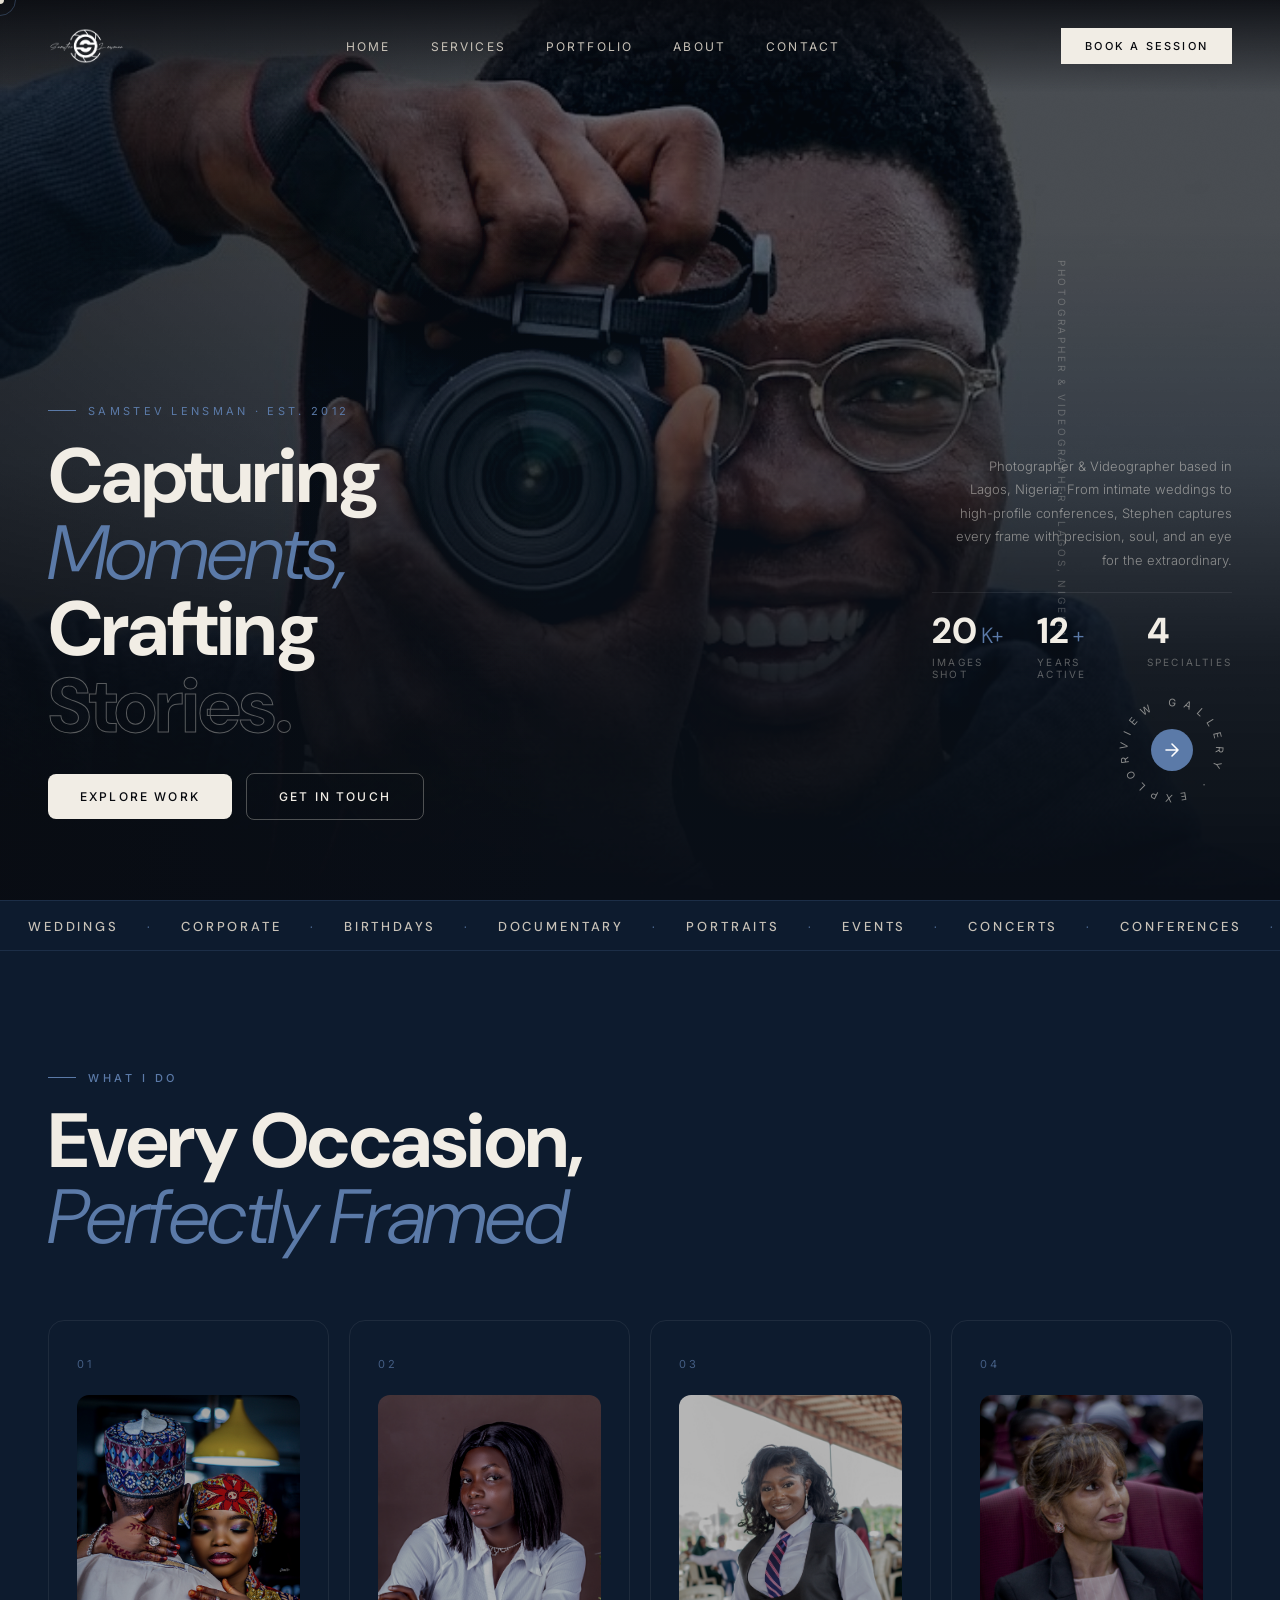
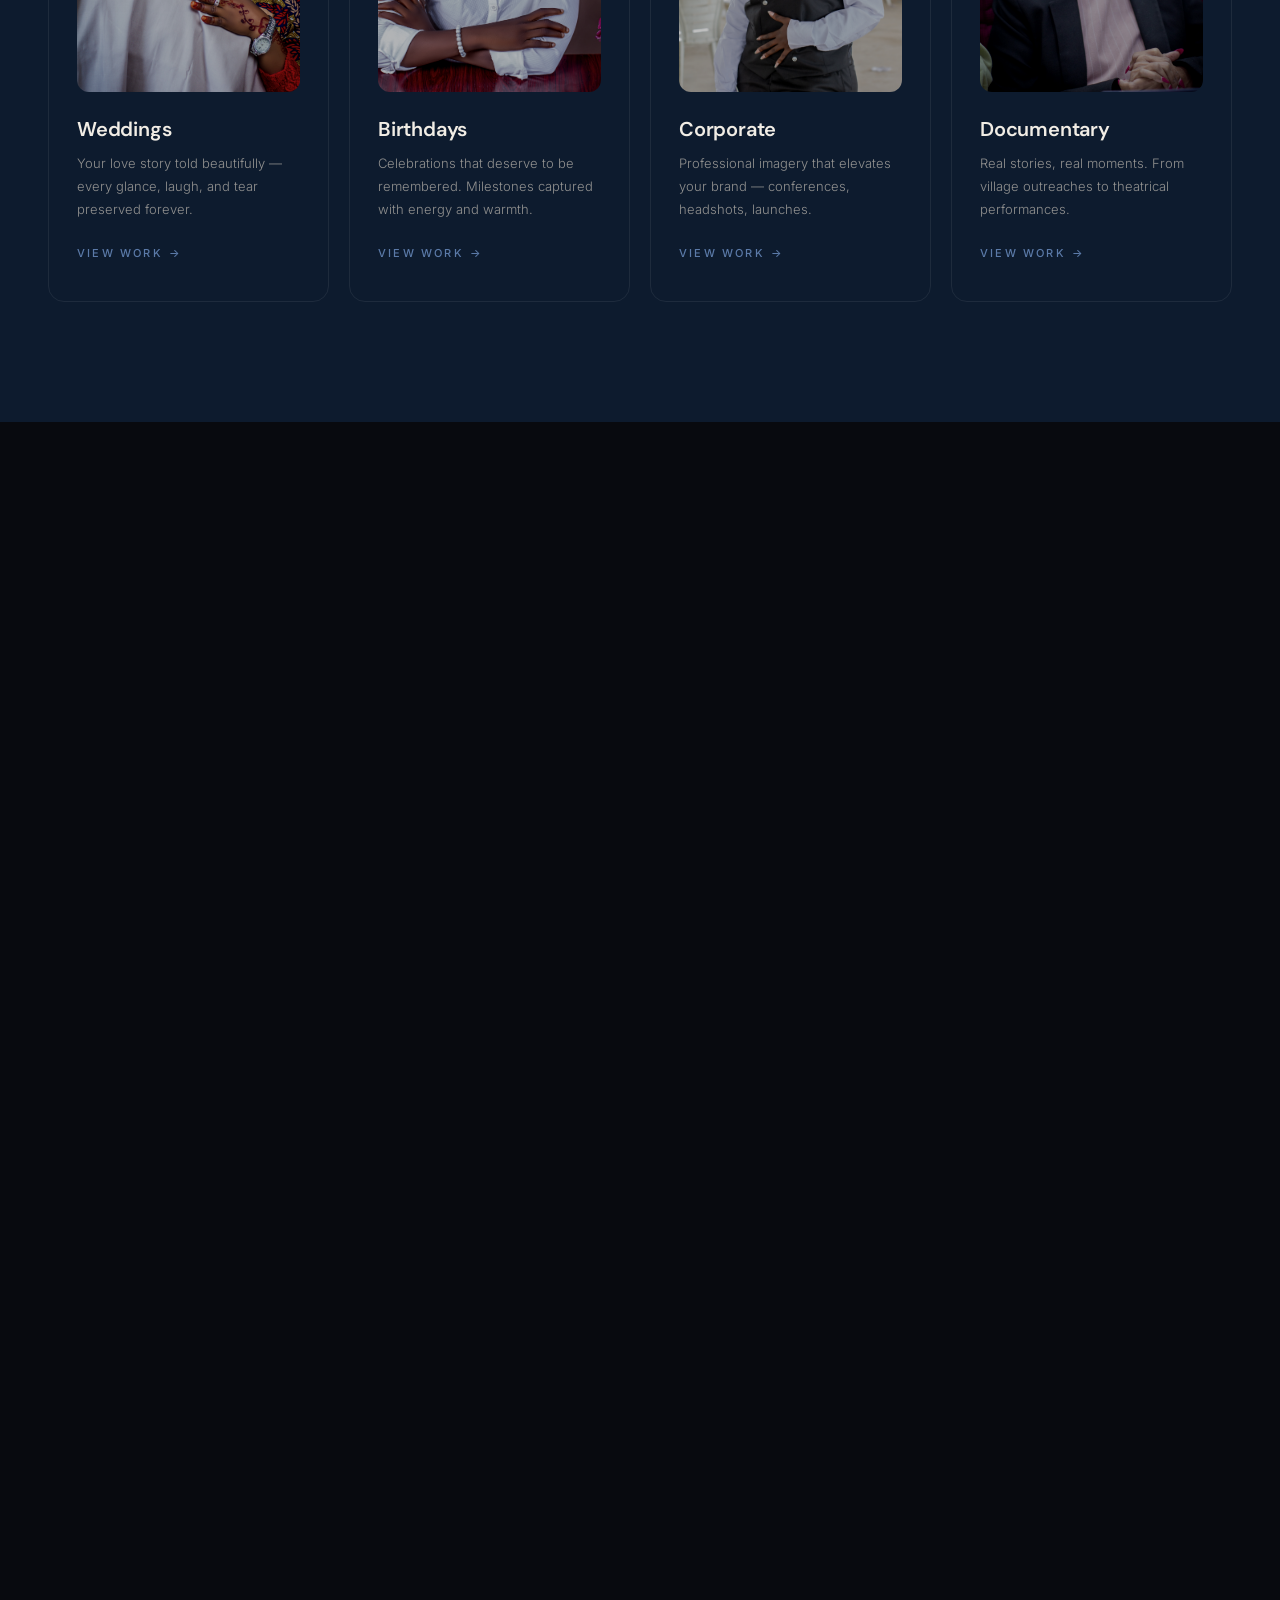
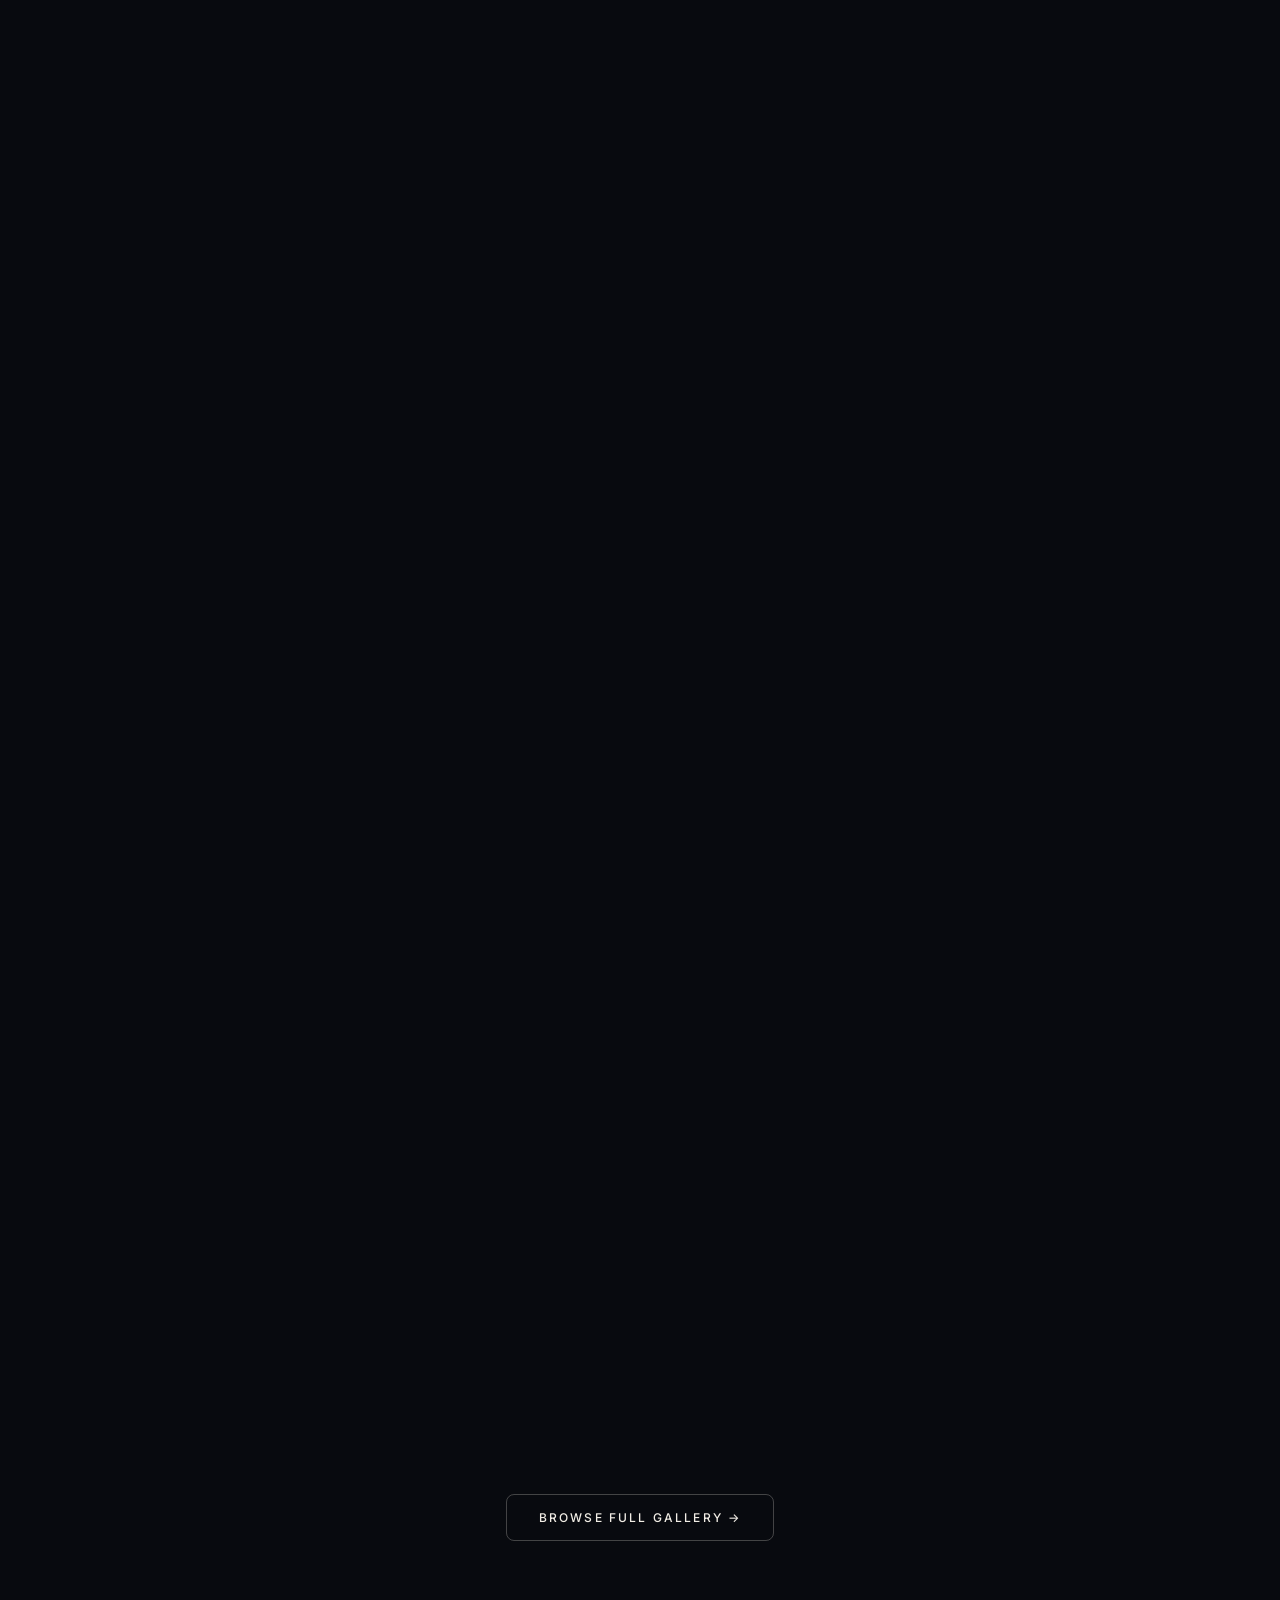
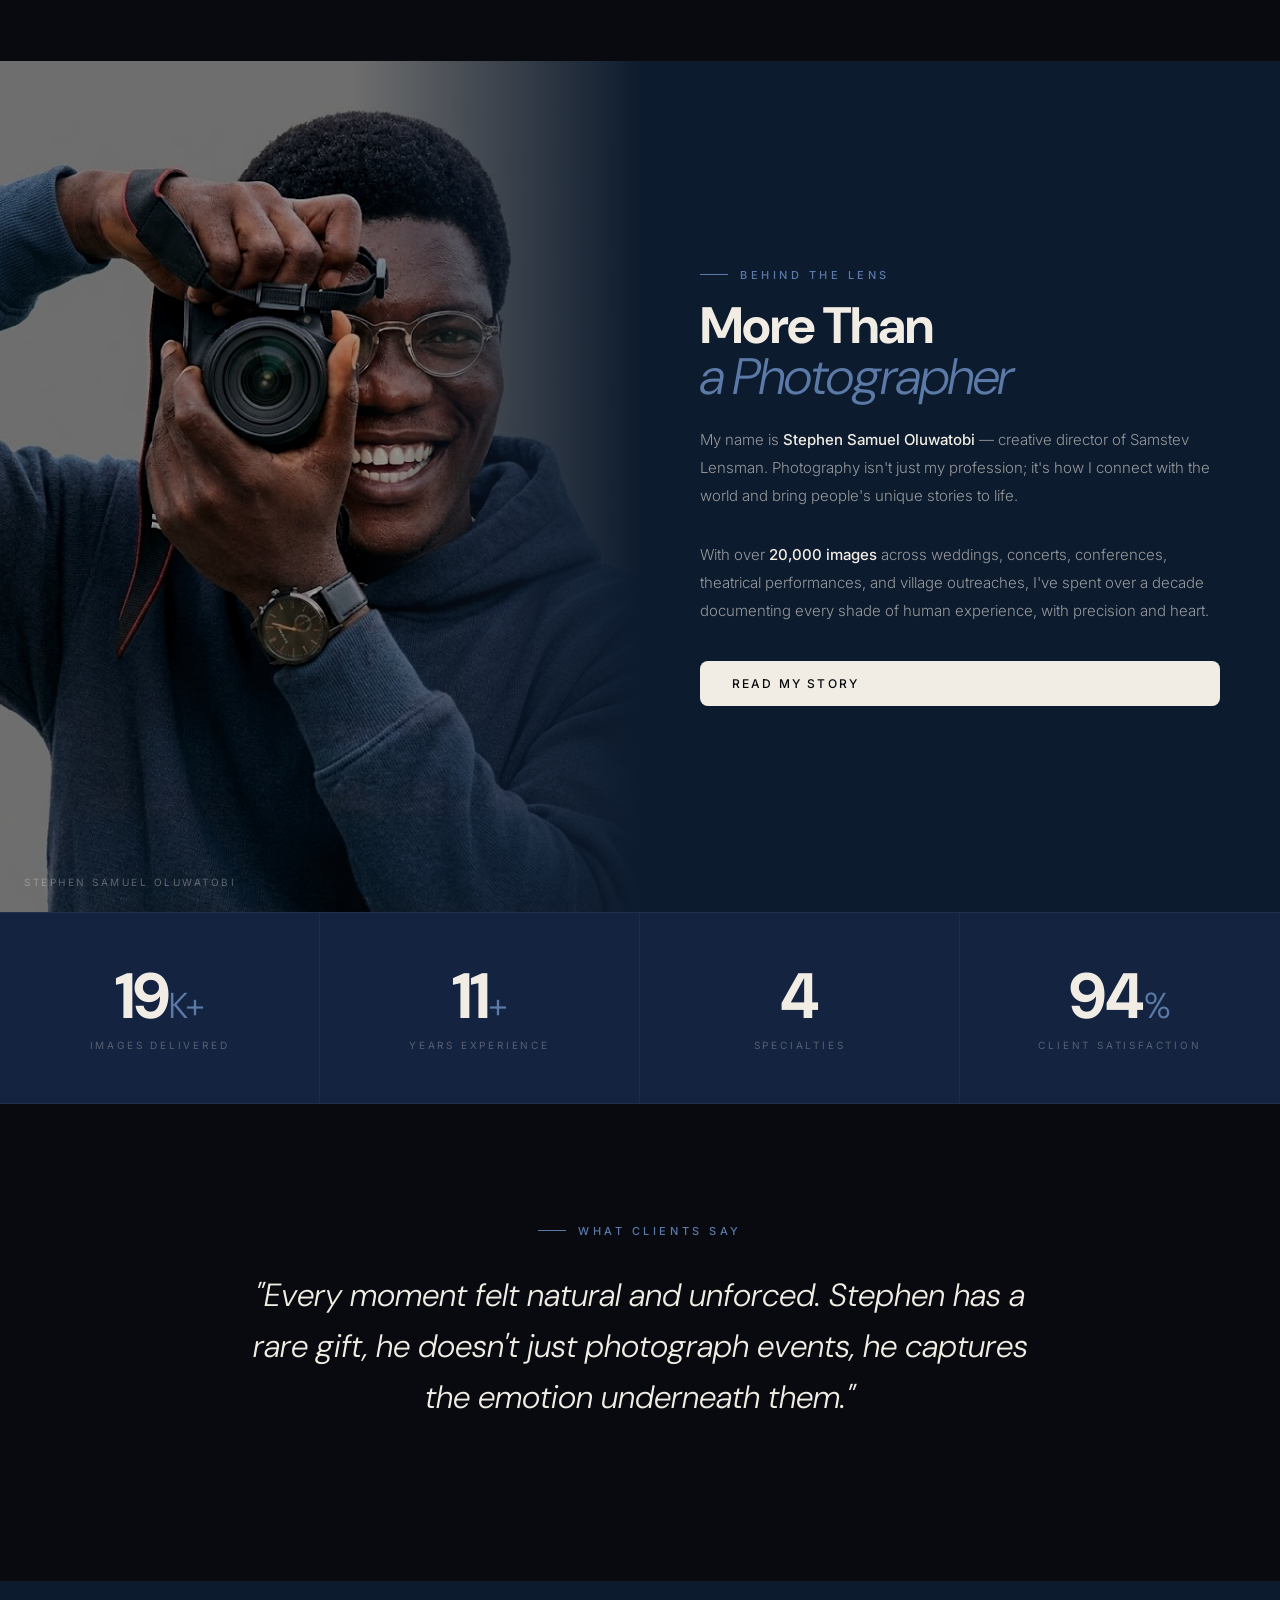
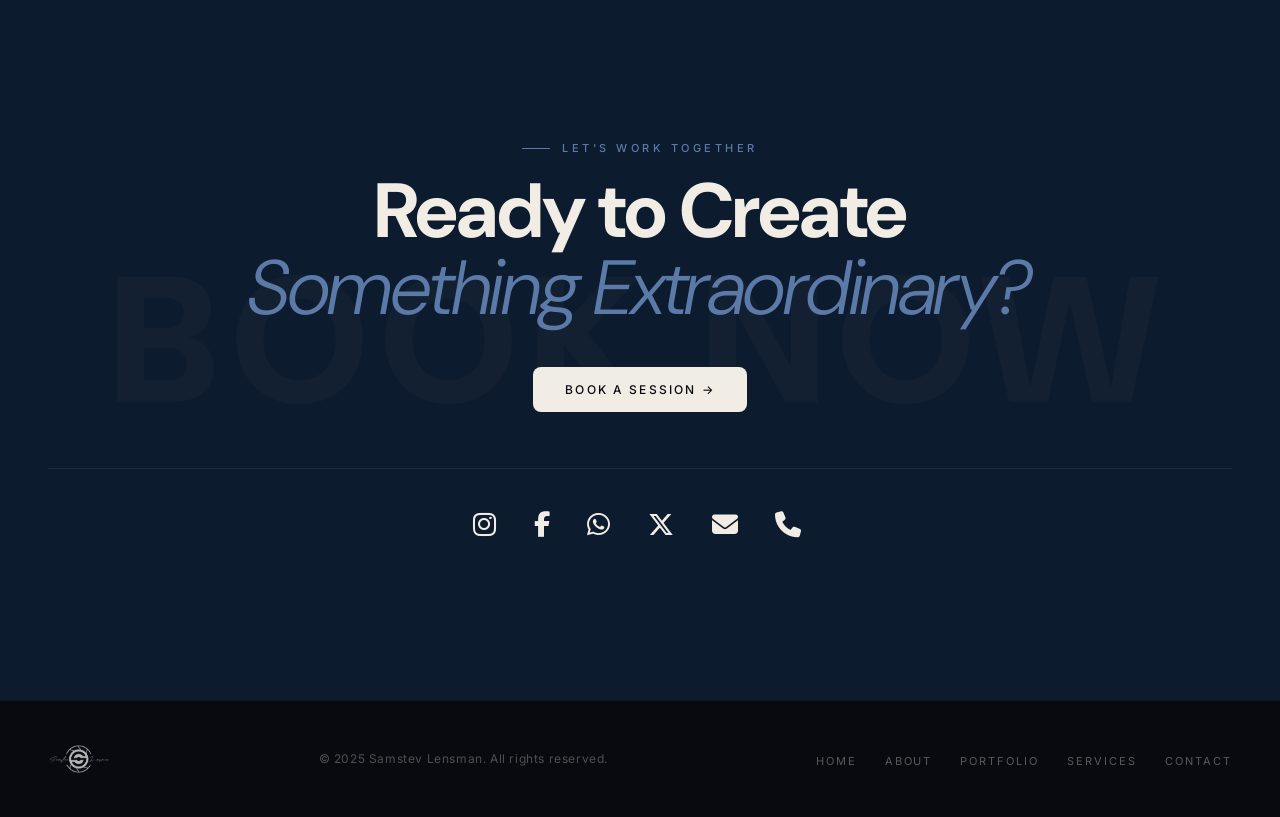
==== commit f7c67f35: "Add alt attributes to images for accessibility and SEO improvements - Updated image tags in birthday" ====
--- a/index.html
+++ b/index.html
@@ -227,22 +227,22 @@
     </div>
 
     <div class="gallery__bento reveal" id="galleryBento">
-      <div class="g-cell" data-cat="documentary"><img src="images/documentary/documentary_023.jpg" loading="lazy" /><span class="g-label">documentary</span></div>
-      <div class="g-cell" data-cat="corporate"><img src="images/corporate/corporate_029.jpg" loading="lazy" /><span class="g-label">corporate</span></div>
-      <div class="g-cell" data-cat="birthdays"><img src="images/birthdays/birthday_011.jpg" loading="lazy" /><span class="g-label">birthdays</span></div>
-      <div class="g-cell" data-cat="birthdays"><img src="images/birthdays/birthday_012.jpg" loading="lazy" /><span class="g-label">birthdays</span></div>
-      <div class="g-cell" data-cat="photos"><img src="photos/photo_039.jpg" loading="lazy" /><span class="g-label">photos</span></div>
-      <div class="g-cell" data-cat="photos"><img src="photos/photo_023.jpg" loading="lazy" /><span class="g-label">photos</span></div>
-      <div class="g-cell" data-cat="weddings"><img src="images/weddings/wedding_009.jpg" loading="lazy" /><span class="g-label">weddings</span></div>
-      <div class="g-cell" data-cat="documentary"><img src="images/documentary/documentary_006.jpg" loading="lazy" /><span class="g-label">documentary</span></div>
-      <div class="g-cell" data-cat="corporate"><img src="images/corporate/corporate_021.jpg" loading="lazy" /><span class="g-label">corporate</span></div>
-      <div class="g-cell" data-cat="documentary"><img src="images/documentary/documentary_010.jpg" loading="lazy" /><span class="g-label">documentary</span></div>
-      <div class="g-cell" data-cat="photos"><img src="photos/photo_038.jpg" loading="lazy" /><span class="g-label">photos</span></div>
-      <div class="g-cell" data-cat="photos"><img src="photos/photo_040.jpg" loading="lazy" /><span class="g-label">photos</span></div>
-      <div class="g-cell" data-cat="documentary"><img src="images/documentary/documentary_019.jpg" loading="lazy" /><span class="g-label">documentary</span></div>
-      <div class="g-cell" data-cat="weddings"><img src="images/weddings/wedding_004.jpg" loading="lazy" /><span class="g-label">weddings</span></div>
-      <div class="g-cell" data-cat="photos"><img src="photos/photo_033.jpg" loading="lazy" /><span class="g-label">photos</span></div>
-      <div class="g-cell" data-cat="photos"><img src="photos/photo_022.jpg" loading="lazy" /><span class="g-label">photos</span></div>
+      <div class="g-cell" data-cat="documentary"><img src="images/documentary/documentary_023.jpg" alt="Documentary photo documentary_023" loading="lazy" /><span class="g-label">documentary</span></div>
+      <div class="g-cell" data-cat="corporate"><img src="images/corporate/corporate_029.jpg" alt="Corporate event photo corporate_029" loading="lazy" /><span class="g-label">corporate</span></div>
+      <div class="g-cell" data-cat="birthdays"><img src="images/birthdays/birthday_011.jpg" alt="Birthday photo birthday_011" loading="lazy" /><span class="g-label">birthdays</span></div>
+      <div class="g-cell" data-cat="birthdays"><img src="images/birthdays/birthday_012.jpg" alt="Birthday photo birthday_012" loading="lazy" /><span class="g-label">birthdays</span></div>
+      <div class="g-cell" data-cat="photos"><img src="photos/photo_039.jpg" alt="Photo photo_039" loading="lazy" /><span class="g-label">photos</span></div>
+      <div class="g-cell" data-cat="photos"><img src="photos/photo_023.jpg" alt="Photo photo_023" loading="lazy" /><span class="g-label">photos</span></div>
+      <div class="g-cell" data-cat="weddings"><img src="images/weddings/wedding_009.jpg" alt="Wedding photo wedding_009" loading="lazy" /><span class="g-label">weddings</span></div>
+      <div class="g-cell" data-cat="documentary"><img src="images/documentary/documentary_006.jpg" alt="Documentary photo documentary_006" loading="lazy" /><span class="g-label">documentary</span></div>
+      <div class="g-cell" data-cat="corporate"><img src="images/corporate/corporate_021.jpg" alt="Corporate event photo corporate_021" loading="lazy" /><span class="g-label">corporate</span></div>
+      <div class="g-cell" data-cat="documentary"><img src="images/documentary/documentary_010.jpg" alt="Documentary photo documentary_010" loading="lazy" /><span class="g-label">documentary</span></div>
+      <div class="g-cell" data-cat="photos"><img src="photos/photo_038.jpg" alt="Photo photo_038" loading="lazy" /><span class="g-label">photos</span></div>
+      <div class="g-cell" data-cat="photos"><img src="photos/photo_040.jpg" alt="Photo photo_040" loading="lazy" /><span class="g-label">photos</span></div>
+      <div class="g-cell" data-cat="documentary"><img src="images/documentary/documentary_019.jpg" alt="Documentary photo documentary_019" loading="lazy" /><span class="g-label">documentary</span></div>
+      <div class="g-cell" data-cat="weddings"><img src="images/weddings/wedding_004.jpg" alt="Wedding photo wedding_004" loading="lazy" /><span class="g-label">weddings</span></div>
+      <div class="g-cell" data-cat="photos"><img src="photos/photo_033.jpg" alt="Photo photo_033" loading="lazy" /><span class="g-label">photos</span></div>
+      <div class="g-cell" data-cat="photos"><img src="photos/photo_022.jpg" alt="Photo photo_022" loading="lazy" /><span class="g-label">photos</span></div>
 
     </div>
 
--- a/css/hero.css
+++ b/css/hero.css
@@ -18,7 +18,7 @@
 .hero__img {
   width: 100%;
   height: 100%;
-  background: url("images/samstev.jpg") no-repeat center 20%;
+  background: url("../images/samstev.jpg") no-repeat center 20%;
   background-size: cover;
   filter: brightness(0.62) contrast(1.06) saturate(0.9);
   transform: scale(1.05);
--- a/css/gallery.css
+++ b/css/gallery.css
@@ -36,9 +36,11 @@
     background 0.25s,
     color 0.25s;
 }
+
 .filter:last-child {
   border-right: none;
 }
+
 .filter:hover,
 .filter.active {
   background: var(--slate);
@@ -84,11 +86,9 @@
   left: 0;
   right: 0;
   padding: 24px 14px 14px;
-  background: linear-gradient(
-    to top,
-    rgba(8, 10, 15, 0.85) 0%,
-    transparent 100%
-  );
+  background: linear-gradient(to top,
+      rgba(8, 10, 15, 0.85) 0%,
+      transparent 100%);
   font-family: var(--font-body);
   font-size: 10px;
   letter-spacing: 0.22em;
@@ -100,6 +100,7 @@
     opacity 0.3s,
     transform 0.3s;
 }
+
 .g-cell:hover .g-label {
   opacity: 1;
   transform: translateY(0);
@@ -109,6 +110,7 @@
 .g-cell {
   height: 100%;
 }
+
 /* Desktop: 4 columns. Total items: 6. Fits perfectly without gaps.
    Row 1-2: [1: 2x2], [2: 1x1], [3: 1x2] (right)
    Row 2:   [1: cont], [4: 1x1], [3: cont]
@@ -117,22 +119,27 @@
   grid-column: span 2;
   grid-row: span 2;
 }
+
 .g-cell:nth-child(6n + 2) {
   grid-column: span 1;
   grid-row: span 1;
 }
+
 .g-cell:nth-child(6n + 3) {
   grid-column: span 1;
   grid-row: span 2;
 }
+
 .g-cell:nth-child(6n + 4) {
   grid-column: span 1;
   grid-row: span 1;
 }
+
 .g-cell:nth-child(6n + 5) {
   grid-column: span 2;
   grid-row: span 1;
 }
+
 .g-cell:nth-child(6n + 6) {
   grid-column: span 2;
   grid-row: span 1;
@@ -152,10 +159,12 @@
     grid-template-columns: repeat(2, 1fr);
     grid-auto-rows: 240px;
   }
+
   .g-cell:nth-child(6n + 1) {
     grid-column: span 2;
     grid-row: span 2;
   }
+
   .g-cell:nth-child(6n + 2),
   .g-cell:nth-child(6n + 3),
   .g-cell:nth-child(6n + 5),
@@ -163,6 +172,7 @@
     grid-column: span 1;
     grid-row: span 1;
   }
+
   .g-cell:nth-child(6n + 4) {
     grid-column: span 2;
     grid-row: span 1;
@@ -175,6 +185,7 @@
     align-items: flex-start;
     gap: 16px;
   }
+
   .gallery__filters {
     width: calc(100% + (2 * var(--gutter)));
     margin-left: calc(-1 * var(--gutter));
@@ -185,12 +196,15 @@
     -webkit-overflow-scrolling: touch;
     scrollbar-width: none;
   }
+
   .gallery__filters::-webkit-scrollbar {
     display: none;
   }
+
   .filter {
     white-space: nowrap;
   }
+
   .gallery__bento {
     grid-template-columns: minmax(0, 1fr);
     width: 95%;
@@ -199,6 +213,7 @@
     grid-auto-rows: 320px;
     gap: 12px;
   }
+
   .g-cell,
   .g-cell:nth-child(n) {
     grid-column: 1 / -1 !important;
@@ -215,8 +230,36 @@
     gap: 8px;
   }
 
+  .g-cell {
+    width: 100%;
+  }
+
   .g-cell:nth-child(n) {
     grid-column: span 1;
     aspect-ratio: 4/3;
   }
-}
+
+  /* Mobile safety: ensure the bento and images never overflow viewport */
+  .gallery__bento {
+    width: 100%;
+    max-width: 100%;
+    padding: 0 12px;
+    box-sizing: border-box;
+    overflow-x: hidden;
+  }
+
+  .g-cell {
+    box-sizing: border-box;
+    max-width: 100%;
+    overflow: hidden;
+    border-radius: 10px;
+  }
+
+  .g-cell img {
+    display: block;
+    width: 100%;
+    height: 100%;
+    max-width: 100%;
+    object-fit: cover;
+  }
+}
